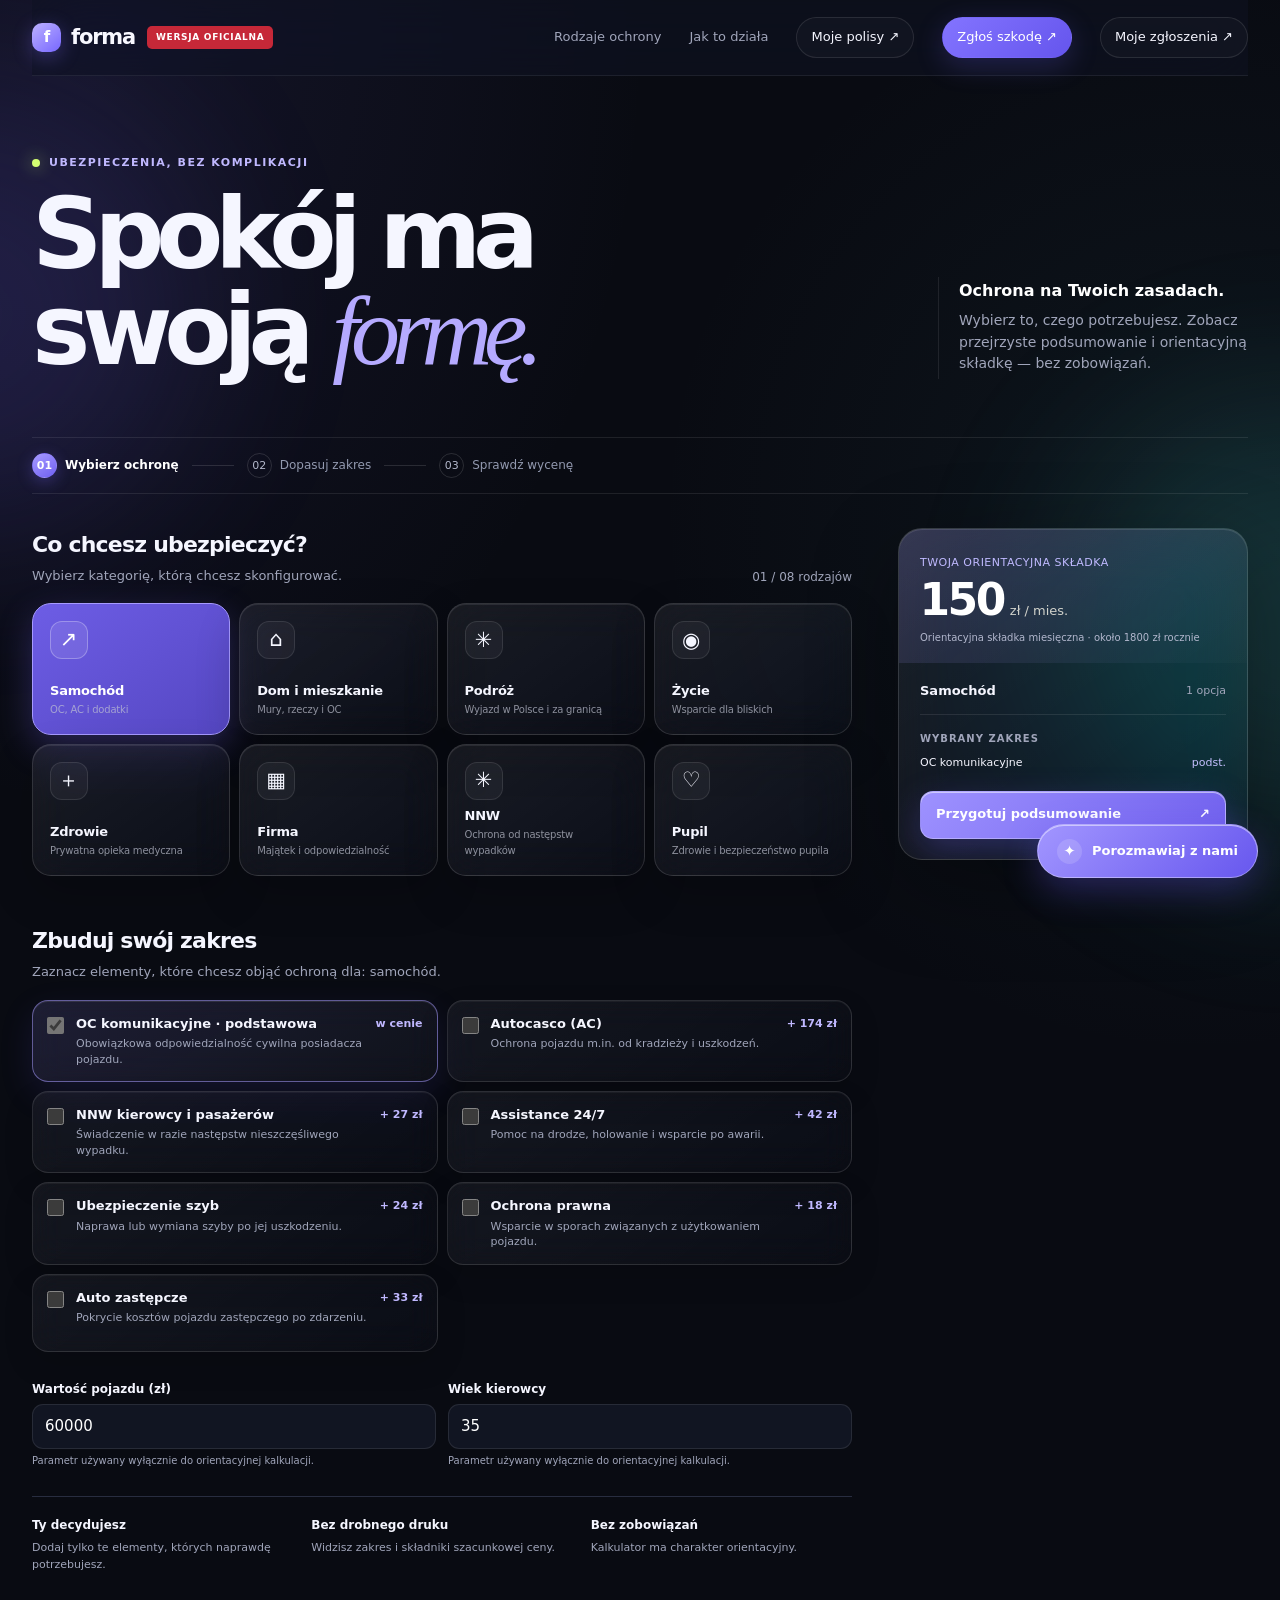
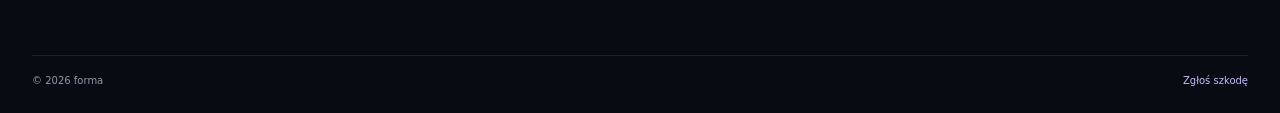
==== index.html @ b481ea92 "Add files via upload" ====
<!doctype html>
<html lang="pl">
<head>
  <meta charset="utf-8">
  <meta name="viewport" content="width=device-width, initial-scale=1">
  <meta name="theme-color" content="#f3f1eb">
  <meta name="description" content="Wybierz zakres ubezpieczenia i sprawdź orientacyjną składkę.">
  <title>forma — ubezpieczenia po Twojemu</title>
  <style>
    :root {
      color-scheme: light;
      --paper: #f3f1eb;
      --ink: #171916;
      --muted: #72766e;
      --line: #d8d8cf;
      --panel: #fbfaf6;
      --blue: #344ce0;
      --blue-dark: #2638b5;
      --lime: #d8f45a;
      --orange: #f0744c;
      --serif: Georgia, "Times New Roman", serif;
    }
    * { box-sizing: border-box; }
    html { scroll-behavior: smooth; }
    body {
      margin: 0;
      background: var(--paper);
      color: var(--ink);
      font: 15px/1.55 "Helvetica Neue", Helvetica, Arial, sans-serif;
    }
    button, input { font: inherit; }
    button { cursor: pointer; }
    .wrap { width: min(1260px, calc(100% - 64px)); margin-inline: auto; }
    .topbar {
      height: 76px;
      display: flex;
      align-items: center;
      justify-content: space-between;
      border-bottom: 1px solid var(--line);
    }
    .brand { display: inline-flex; align-items: center; gap: 10px; color: var(--ink); text-decoration: none; font-size: 21px; font-weight: 850; letter-spacing: -1.2px; }
    .brand-mark { display: grid; width: 29px; height: 29px; place-items: center; border-radius: 50%; background: var(--blue); color: white; font-size: 15px; }
    .brand-group { display: inline-flex; flex: 0 0 auto; align-items: center; gap: 12px; }
    .demo-badge { display: inline-flex; align-items: center; padding: 6px 9px; border-radius: 5px; background: #c62838; color: #fff; font-size: 9px; font-weight: 850; letter-spacing: .7px; line-height: 1.2; white-space: nowrap; }
    .top-links { display: flex; align-items: center; gap: 28px; color: var(--muted); font-size: 13px; }
    .top-links a { color: inherit; text-decoration: none; }
    .top-links a:hover { color: var(--blue); }
    .help-link { padding: 9px 14px; border: 1px solid var(--line); border-radius: 99px; color: var(--ink) !important; }
    .claim-link { padding: 9px 14px; border: 1px solid var(--blue); border-radius: 99px; background: var(--blue); color: white !important; }
    .claim-link:hover { background: var(--blue-dark); }
    .hero { display: grid; grid-template-columns: 1fr 310px; align-items: end; gap: 48px; padding: 58px 0 43px; }
    .eyebrow { display: flex; align-items: center; gap: 9px; margin: 0 0 15px; color: var(--blue); font-size: 11px; font-weight: 750; letter-spacing: 1.5px; text-transform: uppercase; }
    .eyebrow::before { width: 8px; height: 8px; border-radius: 50%; background: var(--orange); content: ""; }
    h1 { max-width: 780px; margin: 0; font-size: clamp(44px, 7vw, 86px); line-height: .98; letter-spacing: -.075em; font-weight: 650; }
    h1 em { color: var(--blue); font-family: var(--serif); font-weight: 400; }
    .hero-aside { padding: 2px 0 4px 20px; border-left: 1px solid var(--line); color: var(--muted); font-size: 14px; }
    .hero-aside strong { display: block; margin-bottom: 6px; color: var(--ink); font-size: 16px; }
    .hero-aside p { margin: 0; }
    .stepbar { display: flex; align-items: center; gap: 13px; padding: 15px 0; border-top: 1px solid var(--line); border-bottom: 1px solid var(--line); color: var(--muted); font-size: 12px; }
    .step { display: inline-flex; align-items: center; gap: 8px; white-space: nowrap; }
    .step-number { display: grid; width: 25px; height: 25px; place-items: center; border: 1px solid var(--line); border-radius: 50%; color: var(--muted); font-size: 11px; }
    .step.active { color: var(--ink); font-weight: 700; }
    .step.active .step-number { color: white; background: var(--blue); border-color: var(--blue); }
    .step-line { width: 42px; height: 1px; background: var(--line); }
    .workspace { display: grid; grid-template-columns: minmax(0, 1fr) 350px; gap: 46px; align-items: start; padding: 34px 0 82px; }
    .section-title { display: flex; align-items: end; justify-content: space-between; gap: 20px; margin-bottom: 17px; }
    h2 { margin: 0; font-size: 22px; letter-spacing: -.8px; }
    .section-title p { margin: 4px 0 0; color: var(--muted); font-size: 13px; }
    .selection-count { color: var(--muted); font-size: 12px; }
    .product-grid { display: grid; grid-template-columns: repeat(4, 1fr); gap: 9px; }
    .product {
      position: relative;
      min-height: 112px;
      display: flex;
      flex-direction: column;
      align-items: flex-start;
      justify-content: space-between;
      padding: 13px;
      border: 1px solid var(--line);
      border-radius: 4px;
      background: transparent;
      color: var(--ink);
      text-align: left;
      transition: border-color .18s, background .18s, transform .18s;
    }
    .product:hover { transform: translateY(-2px); border-color: var(--blue); }
    .product[aria-pressed="true"] { border-color: var(--blue); background: var(--blue); color: white; }
    .product-icon { font-size: 21px; line-height: 1; }
    .product-name { font-size: 13px; font-weight: 700; letter-spacing: -.2px; }
    .product-description { display: block; margin-top: 1px; opacity: .7; font-size: 10px; font-weight: 400; }
    .options-section { margin-top: 39px; }
    .options-list { display: grid; grid-template-columns: repeat(2, minmax(0, 1fr)); gap: 9px; }
    .option {
      position: relative;
      min-height: 78px;
      display: flex;
      align-items: flex-start;
      gap: 12px;
      padding: 14px;
      border: 1px solid var(--line);
      border-radius: 4px;
      background: var(--panel);
      cursor: pointer;
      transition: border-color .16s, background .16s;
    }
    .option:hover { border-color: #9b9e93; }
    .option:has(input:checked) { border-color: var(--blue); background: #f0f1ff; }
    .option input { width: 17px; height: 17px; flex: 0 0 auto; margin: 2px 0 0; accent-color: var(--blue); }
    .option-copy { min-width: 0; flex: 1; }
    .option-copy strong { display: block; font-size: 13px; line-height: 1.35; }
    .option-copy small { display: block; margin-top: 4px; color: var(--muted); font-size: 11px; line-height: 1.4; }
    .option-price { flex: 0 0 auto; margin-left: auto; color: var(--blue); font-size: 11px; font-weight: 700; white-space: nowrap; }
    .details { display: grid; grid-template-columns: repeat(2, minmax(0, 1fr)); gap: 12px; margin-top: 28px; }
    .field label { display: block; margin-bottom: 6px; font-size: 12px; font-weight: 700; }
    .field input {
      width: 100%;
      min-height: 45px;
      padding: 10px 12px;
      border: 1px solid var(--line);
      border-radius: 3px;
      outline: 0;
      background: var(--panel);
      color: var(--ink);
    }
    .field input:focus { border-color: var(--blue); box-shadow: 0 0 0 2px #344ce01a; }
    .field-hint { display: block; margin-top: 4px; color: var(--muted); font-size: 10px; }
    .quote-card { position: sticky; top: 24px; overflow: hidden; border: 1px solid var(--ink); background: var(--panel); }
    .quote-top { padding: 21px 21px 17px; color: white; background: var(--ink); }
    .quote-label { color: #c1c3bc; font-size: 11px; letter-spacing: .5px; }
    .quote-amount { display: flex; align-items: baseline; gap: 6px; margin-top: 5px; }
    .quote-amount strong { font-size: 44px; line-height: 1; letter-spacing: -2.5px; }
    .quote-amount span { color: #d2d3cc; font-size: 13px; }
    .quote-footnote { margin: 8px 0 0; color: #b6b8b0; font-size: 10px; }
    .quote-body { padding: 18px 21px 20px; }
    .quote-product { display: flex; align-items: center; justify-content: space-between; gap: 14px; padding-bottom: 13px; border-bottom: 1px solid var(--line); font-size: 13px; font-weight: 700; }
    .quote-product small { color: var(--muted); font-size: 11px; font-weight: 400; }
    .summary-title { margin: 16px 0 7px; color: var(--muted); font-size: 10px; font-weight: 750; letter-spacing: 1px; text-transform: uppercase; }
    .summary-list { display: grid; gap: 8px; margin: 0; padding: 0; list-style: none; }
    .summary-list li { display: flex; justify-content: space-between; gap: 10px; font-size: 11px; }
    .summary-list li span:first-child { min-width: 0; overflow: hidden; text-overflow: ellipsis; white-space: nowrap; }
    .summary-list .empty { color: var(--muted); }
    .summary-list li span:last-child { color: var(--muted); white-space: nowrap; }
    .cta {
      width: 100%;
      min-height: 48px;
      display: flex;
      align-items: center;
      justify-content: space-between;
      margin-top: 20px;
      padding: 0 15px;
      border: 0;
      border-radius: 2px;
      background: var(--blue);
      color: white;
      font-size: 13px;
      font-weight: 700;
      transition: background .16s;
    }
    .cta:hover { background: var(--blue-dark); }
    .cta:focus-visible, .product:focus-visible { outline: 3px solid var(--orange); outline-offset: 3px; }
    .notice { margin: 12px 0 0; color: var(--muted); font-size: 10px; line-height: 1.5; }
    .notice strong { color: var(--ink); }
    .why { display: grid; grid-template-columns: 1fr 1fr 1fr; gap: 18px; margin-top: 27px; padding-top: 19px; border-top: 1px solid var(--line); }
    .why-item { color: var(--muted); font-size: 11px; }
    .why-item b { display: block; margin-bottom: 4px; color: var(--ink); font-size: 12px; }
    .footer { display: flex; justify-content: space-between; gap: 20px; padding: 17px 0 25px; border-top: 1px solid var(--line); color: var(--muted); font-size: 10px; }
    .footer a { color: inherit; text-decoration: none; }
    .toast { position: fixed; right: 24px; bottom: 24px; z-index: 3; max-width: min(420px, calc(100vw - 36px)); padding: 15px 18px; border: 1px solid var(--ink); background: var(--lime); color: var(--ink); box-shadow: 4px 4px 0 var(--ink); font-size: 13px; font-weight: 650; animation: rise .22s ease both; }
    .toast[hidden] { display: none; }
    @keyframes rise { from { opacity: 0; transform: translateY(8px); } to { opacity: 1; transform: translateY(0); } }
    @media (max-width: 950px) {
      .workspace { grid-template-columns: minmax(0, 1fr) 300px; gap: 26px; }
      .product-grid { grid-template-columns: repeat(2, 1fr); }
      .hero { grid-template-columns: 1fr 250px; gap: 28px; }
    }
    @media (max-width: 700px) {
      .wrap { width: min(100% - 36px, 560px); }
      .topbar { height: auto; min-height: 64px; flex-wrap: wrap; gap: 8px; padding-block: 9px; }
      .brand-group { gap: 7px; }
      .demo-badge { padding: 5px 7px; font-size: 8px; }
      .top-links { flex-wrap: wrap; justify-content: flex-end; gap: 8px; }
      .top-links a:not(.help-link):not(.claim-link) { display: none; }
      .hero { grid-template-columns: 1fr; gap: 20px; padding: 39px 0 29px; }
      h1 { font-size: clamp(46px, 12vw, 70px); }
      .hero-aside { max-width: 410px; padding-left: 14px; }
      .stepbar { gap: 8px; overflow-x: auto; }
      .step-line { width: 18px; flex: 0 0 18px; }
      .step { font-size: 10px; }
      .workspace { grid-template-columns: 1fr; gap: 27px; padding-top: 25px; }
      .quote-card { position: static; grid-row: 1; }
      .product { min-height: 98px; }
      .options-list { grid-template-columns: 1fr; }
      .details { grid-template-columns: 1fr 1fr; }
      .why { gap: 10px; }
      .why-item { font-size: 10px; }
      .footer { flex-direction: column; gap: 7px; }
    }
    @media (max-width: 390px) {
      .product-grid { gap: 7px; }
      .product { padding: 10px; }
      .details { grid-template-columns: 1fr; }
      .selection-count { display: none; }
    }
    @media (prefers-reduced-motion: reduce) {
      *, *::before, *::after { scroll-behavior: auto !important; animation-duration: .01ms !important; transition-duration: .01ms !important; }
    }
    :root {
      color-scheme: dark;
      --paper: #090b12;
      --ink: #f5f6ff;
      --muted: #a0a5ba;
      --line: #282d40;
      --panel: #111522;
      --blue: #8b7cff;
      --blue-dark: #7364f3;
      --lime: #d4ff72;
      --orange: #ff9c7b;
    }
    body {
      background:
        radial-gradient(ellipse at 8% 2%, #5348a427, transparent 34rem),
        radial-gradient(ellipse at 94% 30%, #38798018, transparent 34rem),
        var(--paper);
      color: var(--ink);
      font-family: Inter, "Segoe UI", ui-sans-serif, system-ui, sans-serif;
      isolation: isolate;
    }
    body::before, body::after {
      position: fixed;
      z-index: -1;
      width: 28rem;
      height: 28rem;
      border-radius: 50%;
      filter: blur(95px);
      opacity: .16;
      pointer-events: none;
      content: "";
      animation: liquid-drift 18s ease-in-out infinite alternate;
    }
    body::before { top: 10%; left: -16rem; background: #7967ff; }
    body::after { right: -15rem; bottom: 5%; background: #42d7ce; animation-delay: -8s; }
    @keyframes liquid-drift {
      from { transform: translate3d(0, -15px, 0) scale(.92); }
      to { transform: translate3d(35px, 35px, 0) scale(1.12); }
    }
    .topbar { position: sticky; top: 0; z-index: 10; border-color: #ffffff12; background: #10132196; backdrop-filter: saturate(160%) blur(28px); }
    .brand { color: #f8f8ff; }
    .brand-mark { border-radius: 10px; background: linear-gradient(140deg, #bcb1ff, #7767ff); box-shadow: 0 5px 20px #8270ff55; }
    .top-links a { transition: color .2s, background .2s, border-color .2s; }
    .top-links .help-link { border-color: #ffffff1b; color: var(--ink) !important; background: #ffffff06; }
    .top-links .claim-link { border-color: transparent; background: linear-gradient(135deg, #8374ff, #6555ed); color: white !important; box-shadow: 0 8px 28px #7462ff38; }
    .hero { padding-top: 78px; padding-bottom: 58px; }
    h1 { font-size: clamp(50px, 8vw, 98px); letter-spacing: -.085em; }
    h1 em { color: #b5aaff; }
    .hero-aside { border-color: #ffffff16; color: var(--muted); }
    .hero-aside strong { color: white; }
    .eyebrow { color: #c0b8ff; }
    .eyebrow::before { background: var(--lime); box-shadow: 0 0 16px #d4ff72a0; }
    .stepbar { border-color: #ffffff17; color: #9299af; }
    .step.active { color: white; }
    .step-number { border-color: #ffffff22; color: #b2b7ca; }
    .step.active .step-number { border-color: transparent; background: linear-gradient(145deg, #a69aff, #7061f2); box-shadow: 0 4px 16px #7667f055; }
    .step-line { background: #ffffff20; }
    .section-title p, .section-head p { color: var(--muted); }
    .product { min-height: 132px; padding: 17px; border-color: #ffffff22; border-radius: 19px; background: linear-gradient(145deg, #ffffff12, #ffffff04); box-shadow: inset 0 1px #ffffff15, 0 18px 45px #0003; backdrop-filter: blur(18px) saturate(140%); }
    .product:hover { border-color: #988aff; box-shadow: 0 14px 38px #7e6aff18; }
    .product[aria-pressed="true"] { border-color: #a69aff; background: linear-gradient(145deg, #6d5de5, #5547c2); box-shadow: 0 12px 34px #7564f04a; }
    .product-icon { display: grid; width: 38px; height: 38px; place-items: center; border: 1px solid #ffffff1a; border-radius: 12px; background: #ffffff0b; }
    .product[aria-pressed="true"] .product-icon { border-color: #ffffff45; background: #ffffff18; }
    .product-description { color: #c2c5d3; }
    .options-section { margin-top: 48px; }
    .option { border-color: #ffffff1e; border-radius: 16px; background: linear-gradient(145deg, #ffffff0d, #ffffff03); box-shadow: inset 0 1px #ffffff0c, 0 12px 30px #0002; backdrop-filter: blur(16px) saturate(130%); transition: transform .25s, border-color .25s, background .25s, box-shadow .25s; }
    .option:hover { transform: translateY(-2px); border-color: #7567ec; }
    .option:has(input:checked) { border-color: #a69aff88; background: linear-gradient(145deg, #a296ff24, #ffffff08); box-shadow: inset 0 1px #ffffff18, 0 12px 34px #6757ee20; }
    .option input { accent-color: #9486ff; }
    .option-copy small { color: #a0a5ba; }
    .option-price { color: #c0b8ff; }
    .field input { border-color: #ffffff18; border-radius: 11px; background: #111522; color: white; }
    .field input:focus { border-color: #9284ff; box-shadow: 0 0 0 3px #8173ff24; }
    .quote-card { border-color: #ffffff25; border-radius: 24px; background: linear-gradient(145deg, #ffffff13, #ffffff06); box-shadow: inset 0 1px #ffffff20, 0 28px 90px #0005; backdrop-filter: saturate(170%) blur(32px); }
    .quote-top { background: linear-gradient(145deg, #a296ff32, #ffffff03); }
    .quote-label { color: #c0baff; }
    .quote-amount strong { color: white; }
    .quote-footnote { color: #b3b8ce; }
    .quote-product { border-color: #ffffff17; }
    .summary-title, .quote-product small, .notice { color: var(--muted); }
    .summary-list li span:last-child { color: #c5c0ff; }
    .cta { border: 1px solid #ffffff45; border-radius: 13px; background: linear-gradient(135deg, #9e92ff, #7060ed); box-shadow: inset 0 1px #ffffff80, 0 12px 34px #7462ff45; transition: transform .25s, filter .25s, box-shadow .25s; }
    .cta:hover { transform: translateY(-2px); filter: brightness(1.1); }
    .panel { border-color: #ffffff1d; border-radius: 20px; background: #ffffff08; box-shadow: inset 0 1px #ffffff0b, 0 14px 42px #0002; backdrop-filter: blur(22px); }
    .footer { border-color: #ffffff17; color: #9298ac; }
    .footer a { color: #c3bcff; }
    .toast { border-color: #ffffff20; border-radius: 12px; background: #181d2e; color: white; box-shadow: 0 16px 44px #0006; }
    @media (max-width: 700px) {
      .topbar { position: sticky; }
      .hero { padding-top: 48px; }
      .product { min-height: 112px; }
      .sidebar { border-color: #ffffff18; }
    }
    @media (prefers-reduced-motion: reduce) {
      body::before, body::after { animation: none; }
      .product, .option, .cta { transition: none; }
    }
  </style>
</head>
<body>
  <header class="topbar wrap">
    <div class="brand-group">
      <a class="brand" href="#" aria-label="forma — strona główna"><span class="brand-mark">f</span>forma</a>
      <span class="demo-badge">WERSJA OFICIALNA</span>
    </div>
    <nav class="top-links" aria-label="Nawigacja">
      <a href="#rodzaje">Rodzaje ochrony</a>
      <a href="#jak-to-dziala">Jak to działa</a>
      <a class="help-link" href="polisy.html">Moje polisy ↗</a>
      <a class="claim-link" href="szkoda.html">Zgłoś szkodę ↗</a>
      <a class="help-link" href="szkoda.html#claimsHeading">Moje zgłoszenia ↗</a>
    </nav>
  </header>

  <main class="wrap">
    <section class="hero" aria-labelledby="main-title">
      <div>
        <p class="eyebrow">Ubezpieczenia, bez komplikacji</p>
        <h1 id="main-title">Spokój ma<br>swoją <em>formę.</em></h1>
      </div>
      <aside class="hero-aside">
        <strong>Ochrona na Twoich zasadach.</strong>
        <p>Wybierz to, czego potrzebujesz. Zobacz przejrzyste podsumowanie i orientacyjną składkę — bez zobowiązań.</p>
      </aside>
    </section>

    <div class="stepbar" aria-label="Etapy kalkulacji">
      <span class="step active"><span class="step-number">01</span>Wybierz ochronę</span>
      <span class="step-line" aria-hidden="true"></span>
      <span class="step"><span class="step-number">02</span>Dopasuj zakres</span>
      <span class="step-line" aria-hidden="true"></span>
      <span class="step"><span class="step-number">03</span>Sprawdź wycenę</span>
    </div>

    <div class="workspace">
      <div class="configuration">
        <section id="rodzaje" aria-labelledby="products-heading">
          <div class="section-title">
            <div><h2 id="products-heading">Co chcesz ubezpieczyć?</h2><p>Wybierz kategorię, którą chcesz skonfigurować.</p></div>
            <span class="selection-count">01 / 08 rodzajów</span>
          </div>
          <div class="product-grid" id="productGrid" role="group" aria-label="Rodzaj ubezpieczenia"></div>
        </section>

        <section class="options-section" aria-labelledby="options-heading">
          <div class="section-title">
            <div><h2 id="options-heading">Zbuduj swój zakres</h2><p id="optionsDescription">Zaznacz elementy, które chcesz objąć ochroną.</p></div>
          </div>
          <div class="options-list" id="optionsList"></div>
          <div class="details" id="details" aria-label="Parametry kalkulacji"></div>
          <div class="why" id="jak-to-dziala">
            <div class="why-item"><b>Ty decydujesz</b>Dodaj tylko te elementy, których naprawdę potrzebujesz.</div>
            <div class="why-item"><b>Bez drobnego druku</b>Widzisz zakres i składniki szacunkowej ceny.</div>
            <div class="why-item"><b>Bez zobowiązań</b>Kalkulator ma charakter orientacyjny.</div>
          </div>
        </section>
      </div>

      <aside class="quote-card" aria-label="Podsumowanie ubezpieczenia">
        <div class="quote-top">
          <span class="quote-label">TWOJA ORIENTACYJNA SKŁADKA</span>
          <div class="quote-amount"><strong id="price">—</strong><span>zł / mies.</span></div>
          <p class="quote-footnote" id="priceNote">Wybierz zakres, aby obliczyć szacunkową cenę.</p>
        </div>
        <div class="quote-body">
          <div class="quote-product"><span id="summaryProduct">Ubezpieczenie</span><small id="summaryCount">0 opcji</small></div>
          <p class="summary-title">Wybrany zakres</p>
          <ul class="summary-list" id="summaryList" aria-live="polite"><li class="empty">Wybierz ochronę, aby zobaczyć podsumowanie.</li></ul>
          <button class="cta" id="summaryButton" type="button"><span>Przygotuj podsumowanie</span><span aria-hidden="true">↗</span></button>
        </div>
      </aside>
    </div>
  </main>

  <footer class="footer wrap">
    <span>© 2026 forma</span>
    <a href="szkoda.html">Zgłoś szkodę</a>
  </footer>
  <div class="toast" id="toast" role="status" aria-live="polite" hidden></div>

  <script>
    (() => {
      const products = [
        { id: "auto", icon: "↗", name: "Samochód", description: "OC, AC i dodatki", base: 42,
          options: [
            ["oc", "OC komunikacyjne", "Obowiązkowa odpowiedzialność cywilna posiadacza pojazdu.", 0, true],
            ["ac", "Autocasco (AC)", "Ochrona pojazdu m.in. od kradzieży i uszkodzeń.", 58],
            ["nnw", "NNW kierowcy i pasażerów", "Świadczenie w razie następstw nieszczęśliwego wypadku.", 9],
            ["assistance", "Assistance 24/7", "Pomoc na drodze, holowanie i wsparcie po awarii.", 14],
            ["szyby", "Ubezpieczenie szyb", "Naprawa lub wymiana szyby po jej uszkodzeniu.", 8],
            ["prawna", "Ochrona prawna", "Wsparcie w sporach związanych z użytkowaniem pojazdu.", 6],
            ["zastepcze", "Auto zastępcze", "Pokrycie kosztów pojazdu zastępczego po zdarzeniu.", 11]
          ], fields: [["Wartość pojazdu (zł)", "value", "number", 60000, 10000, 1000000, 1000], ["Wiek kierowcy", "age", "number", 35, 18, 100, 1]] },
        { id: "dom", icon: "⌂", name: "Dom i mieszkanie", description: "Mury, rzeczy i OC", base: 18,
          options: [
            ["nieruchomosc", "Mury i elementy stałe", "Ochrona budynku lub lokalu m.in. od ognia i zalania.", 0, true],
            ["ruchomosci", "Ruchomości domowe", "Wyposażenie, meble i sprzęt w miejscu ubezpieczenia.", 8],
            ["oc", "OC w życiu prywatnym", "Szkody wyrządzone nieumyślnie innym osobom.", 6],
            ["assistance", "Home Assistance", "Pomoc fachowca w nagłych awariach domowych.", 5],
            ["powodz", "Powódź i podtopienie", "Rozszerzenie ochrony o ryzyko powodziowe.", 7],
            ["przepiecia", "Przepięcia elektryczne", "Uszkodzenia sprzętu wskutek przepięcia.", 4],
            ["stluczenie", "Stłuczenie przedmiotów", "Szyby, lustra i płyty kuchenne.", 3]
          ], fields: [["Wartość nieruchomości (zł)", "value", "number", 500000, 50000, 10000000, 10000], ["Powierzchnia (m²)", "area", "number", 60, 10, 2000, 1]] },
        { id: "podroz", icon: "✳", name: "Podróż", description: "Wyjazd w Polsce i za granicą", base: 12,
          options: [
            ["koszty", "Koszty leczenia i assistance", "Pomoc medyczna i organizacyjna podczas podróży.", 0, true],
            ["nnw", "NNW", "Świadczenie w razie uszczerbku na zdrowiu.", 4],
            ["bagaz", "Bagaż podróżny", "Ochrona bagażu w razie utraty lub uszkodzenia.", 4],
            ["rezygnacja", "Koszty rezygnacji", "Zwrot kosztów w określonych sytuacjach losowych.", 8],
            ["oc", "OC w życiu prywatnym", "Odpowiedzialność za szkody wyrządzone innym.", 3],
            ["sport", "Sporty podwyższonego ryzyka", "Rozszerzenie ochrony dla wybranych aktywności.", 7],
            ["praca", "Praca fizyczna za granicą", "Rozszerzenie dla wyjazdów zarobkowych.", 9]
          ], fields: [["Liczba dni", "days", "number", 7, 1, 365, 1], ["Liczba podróżujących", "people", "number", 1, 1, 20, 1]] },
        { id: "zycie", icon: "◉", name: "Życie", description: "Wsparcie dla bliskich", base: 35,
          options: [
            ["zycie", "Ubezpieczenie na życie", "Podstawowa ochrona finansowa bliskich.", 0, true],
            ["wypadek", "Trwały uszczerbek po wypadku", "Świadczenie za następstwa nieszczęśliwego wypadku.", 12],
            ["choroby", "Poważne zachorowanie", "Wsparcie po diagnozie choroby objętej zakresem.", 24],
            ["szpital", "Pobyt w szpitalu", "Świadczenie za hospitalizację zgodnie z warunkami.", 11],
            ["niezdolnosc", "Niezdolność do pracy", "Ochrona na wypadek niezdolności do pracy.", 19],
            ["dziecko", "Ochrona dziecka", "Rozszerzenie ochrony o wybrane zdarzenia dotyczące dziecka.", 14]
          ], fields: [["Suma ubezpieczenia (zł)", "value", "number", 100000, 10000, 5000000, 10000], ["Wiek osoby ubezpieczonej", "age", "number", 35, 18, 80, 1]] },
        { id: "zdrowie", icon: "＋", name: "Zdrowie", description: "Prywatna opieka medyczna", base: 69,
          options: [
            ["telemedycyna", "Konsultacje internistyczne", "Dostęp do konsultacji i podstawowej opieki.", 0, true],
            ["specjalisci", "Lekarze specjaliści", "Konsultacje u wybranych specjalistów.", 39],
            ["badania", "Badania diagnostyczne", "Dostęp do określonych badań laboratoryjnych i obrazowych.", 24],
            ["stomatologia", "Stomatologia", "Podstawowy zakres usług stomatologicznych.", 29],
            ["rehabilitacja", "Rehabilitacja", "Wybrane zabiegi fizjoterapeutyczne.", 18],
            ["psycholog", "Wsparcie psychologiczne", "Konsultacje psychologiczne w określonym limicie.", 16]
          ], fields: [["Liczba osób", "people", "number", 1, 1, 20, 1], ["Wiek głównej osoby", "age", "number", 35, 0, 100, 1]] },
        { id: "firma", icon: "▦", name: "Firma", description: "Majątek i odpowiedzialność", base: 55,
          options: [
            ["mienie", "Mienie firmowe", "Ochrona wyposażenia i majątku przedsiębiorstwa.", 0, true],
            ["oc", "OC działalności", "Odpowiedzialność cywilna związana z prowadzoną działalnością.", 32],
            ["cyber", "Ryzyka cybernetyczne", "Wsparcie przy wybranych incydentach cybernetycznych.", 28],
            ["prawna", "Ochrona prawna", "Pomoc prawna w sprawach związanych z działalnością.", 18],
            ["przerwa", "Przerwa w działalności", "Ochrona finansowa po objętym zdarzeniu.", 25],
            ["sprzet", "Sprzęt elektroniczny", "Ochrona wybranego sprzętu firmowego.", 14]
          ], fields: [["Liczba pracowników", "people", "number", 5, 0, 10000, 1], ["Wartość mienia (zł)", "value", "number", 100000, 1000, 100000000, 1000]] },
        { id: "nnw", icon: "✳", name: "NNW", description: "Ochrona od następstw wypadków", base: 13,
          options: [
            ["uszczerbek", "Trwały uszczerbek na zdrowiu", "Świadczenie zależne od ustalonego uszczerbku.", 0, true],
            ["smierc", "Śmierć w następstwie wypadku", "Świadczenie dla uposażonych zgodnie z umową.", 6],
            ["szpital", "Pobyt w szpitalu", "Świadczenie za hospitalizację po wypadku.", 7],
            ["rehabilitacja", "Koszty rehabilitacji", "Wsparcie finansowe leczenia usprawniającego.", 8],
            ["sport", "Sport amatorski", "Rozszerzenie ochrony na amatorską aktywność sportową.", 5],
            ["dziecko", "Ochrona dziecka", "Wariant NNW dostosowany do potrzeb dziecka.", 9]
          ], fields: [["Suma ubezpieczenia (zł)", "value", "number", 50000, 5000, 1000000, 5000], ["Wiek osoby ubezpieczonej", "age", "number", 30, 0, 100, 1]] },
        { id: "zwierze", icon: "♡", name: "Pupil", description: "Zdrowie i bezpieczeństwo pupila", base: 25,
          options: [
            ["weterynarz", "Koszty leczenia weterynaryjnego", "Zwrot kosztów leczenia w zakresie umowy.", 0, true],
            ["operacja", "Operacje i zabiegi", "Ochrona kosztów wybranych zabiegów chirurgicznych.", 18],
            ["oc", "OC właściciela", "Szkody wyrządzone przez zwierzę osobom trzecim.", 9],
            ["poszukiwanie", "Zaginięcie i poszukiwanie", "Wsparcie w razie zaginięcia ubezpieczonego pupila.", 4],
            ["assistance", "Pet Assistance", "Organizacyjna pomoc w wybranych sytuacjach.", 5],
            ["profilaktyka", "Profilaktyka", "Wybrane świadczenia profilaktyczne.", 12]
          ], fields: [["Wiek pupila (lata)", "age", "number", 3, 0, 30, 1], ["Roczny limit leczenia (zł)", "value", "number", 5000, 500, 100000, 500]] }
      ];

      const $ = (id) => document.getElementById(id);
      const state = { product: products[0], selected: new Set(["oc"]), toastTimer: null };
      const PRICE_MULTIPLIER = 3;
      const formatPrice = (value) => new Intl.NumberFormat("pl-PL", { maximumFractionDigits: 0 }).format(value);
      const escapeHtml = (text) => String(text).replace(/[&<>"']/g, (char) => ({ "&": "&amp;", "<": "&lt;", ">": "&gt;", '"': "&quot;", "'": "&#39;" })[char]);

      function renderProducts() {
        $("productGrid").innerHTML = products.map((product) => `
          <button class="product" type="button" data-product="${product.id}" aria-pressed="${product.id === state.product.id}">
            <span class="product-icon" aria-hidden="true">${product.icon}</span>
            <span class="product-name">${product.name}<span class="product-description">${product.description}</span></span>
          </button>
        `).join("");
      }

      function renderOptions() {
        $("optionsDescription").textContent = `Zaznacz elementy, które chcesz objąć ochroną dla: ${state.product.name.toLowerCase()}.`;
        $("optionsList").innerHTML = state.product.options.map(([id, name, description, price, required]) => `
          <label class="option">
            <input type="checkbox" data-option="${id}" ${state.selected.has(id) ? "checked" : ""} ${required ? "disabled checked" : ""}>
            <span class="option-copy"><strong>${name}${required ? " · podstawowa" : ""}</strong><small>${description}</small></span>
            <span class="option-price">${price ? `+ ${formatPrice(price * PRICE_MULTIPLIER)} zł` : "w cenie"}</span>
          </label>
        `).join("");
        $("details").innerHTML = state.product.fields.map(([label, id, type, initial, min, max, step]) => `
          <div class="field">
            <label for="field-${id}">${label}</label>
            <input id="field-${id}" type="${type}" inputmode="numeric" data-field="${id}" value="${initial}" min="${min}" max="${max}" step="${step}">
            <span class="field-hint">Parametr używany wyłącznie do orientacyjnej kalkulacji.</span>
          </div>
        `).join("");
        renderProducts();
        updateQuote();
      }

      function calculatePrice() {
        const inputs = Array.from($("details").querySelectorAll("input"));
        const values = Object.fromEntries(inputs.map((input) => [input.dataset.field, Number(input.value) || Number(input.min) || 0]));
        let price = state.product.base;
        for (const [id, , , optionPrice] of state.product.options) {
          if (state.selected.has(id)) price += optionPrice;
        }
        if (state.product.id === "auto") {
          price += Math.max(0, (values.value - 30000) / 30000) * 8;
          if (values.age < 25) price *= 1.35;
        } else if (state.product.id === "dom") {
          price += Math.max(0, (values.value - 250000) / 100000) * 3;
        } else if (state.product.id === "podroz") {
          price *= Math.max(1, values.days / 7) * Math.max(1, values.people);
        } else if (state.product.id === "zycie") {
          price *= Math.max(.7, values.value / 100000);
          if (values.age > 45) price *= 1 + (values.age - 45) * .018;
        } else if (state.product.id === "zdrowie") {
          price *= Math.max(1, values.people);
          if (values.age > 50) price *= 1.15;
        } else if (state.product.id === "firma") {
          price += Math.max(0, values.people) * 2 + Math.max(0, (values.value - 50000) / 100000) * 4;
        } else if (state.product.id === "nnw") {
          price *= Math.max(.7, values.value / 50000);
        } else if (state.product.id === "zwierze") {
          price *= 1 + Math.max(0, values.age - 5) * .08;
          price += Math.max(0, (values.value - 5000) / 2000);
        }
        return Math.max(9, Math.round(price * PRICE_MULTIPLIER));
      }

      function updateQuote() {
        const chosen = state.product.options.filter(([id]) => state.selected.has(id));
        const price = calculatePrice();
        $("price").textContent = formatPrice(price);
        $("priceNote").textContent = `Orientacyjna składka miesięczna · około ${formatPrice(price * 12)} zł rocznie`;
        $("summaryProduct").textContent = state.product.name;
        $("summaryCount").textContent = `${chosen.length} ${chosen.length === 1 ? "opcja" : chosen.length > 1 && chosen.length < 5 ? "opcje" : "opcji"}`;
        $("summaryList").innerHTML = chosen.length
          ? chosen.map(([, name, , amount]) => `<li><span>${escapeHtml(name)}</span><span>${amount ? `+${amount} zł` : "podst."}</span></li>`).join("")
          : '<li class="empty">Nie wybrano dodatkowych opcji.</li>';
      }

      function showToast(message) {
        const toast = $("toast");
        toast.textContent = message;
        toast.hidden = false;
        clearTimeout(state.toastTimer);
        state.toastTimer = setTimeout(() => { toast.hidden = true; }, 4500);
      }

      $("productGrid").addEventListener("click", (event) => {
        const button = event.target.closest("[data-product]");
        if (!button) return;
        state.product = products.find((product) => product.id === button.dataset.product);
        const required = state.product.options.find((option) => option[4]);
        state.selected = new Set(required ? [required[0]] : []);
        renderOptions();
      });

      $("optionsList").addEventListener("change", (event) => {
        const input = event.target.closest("[data-option]");
        if (!input) return;
        if (input.checked) state.selected.add(input.dataset.option);
        else state.selected.delete(input.dataset.option);
        updateQuote();
      });

      $("details").addEventListener("input", (event) => {
        if (!event.target.matches("[data-field]")) return;
        const input = event.target;
        const value = Number(input.value);
        if (!Number.isFinite(value) || value < Number(input.min) || value > Number(input.max)) {
          input.setCustomValidity(`Wpisz wartość od ${input.min} do ${input.max}.`);
          input.reportValidity();
          return;
        }
        input.setCustomValidity("");
        updateQuote();
      });

      $("summaryButton").addEventListener("click", () => {
        const summary = {
          id: typeof crypto.randomUUID === "function" ? crypto.randomUUID() : `order-${Date.now()}-${Math.random().toString(36).slice(2, 10)}`,
          product: state.product.name,
          monthly: calculatePrice(),
          options: state.product.options
            .filter(([id]) => state.selected.has(id))
            .map(([, name]) => name)
        };
        try {
          sessionStorage.setItem("forma:checkout", JSON.stringify(summary));
          window.FormaTransition.navigate("platnosc.html");
        } catch (error) {
          showToast("Nie udało się przygotować podsumowania w tej przeglądarce. Spróbuj ponownie.");
          console.error("Nie udało się zapisać podsumowania ubezpieczenia.", error);
        }
      });

      renderOptions();
    })();
  </script>
  <script src="forma-chat.js"></script>
  <script src="forma-transition.js"></script>
</body>
</html>
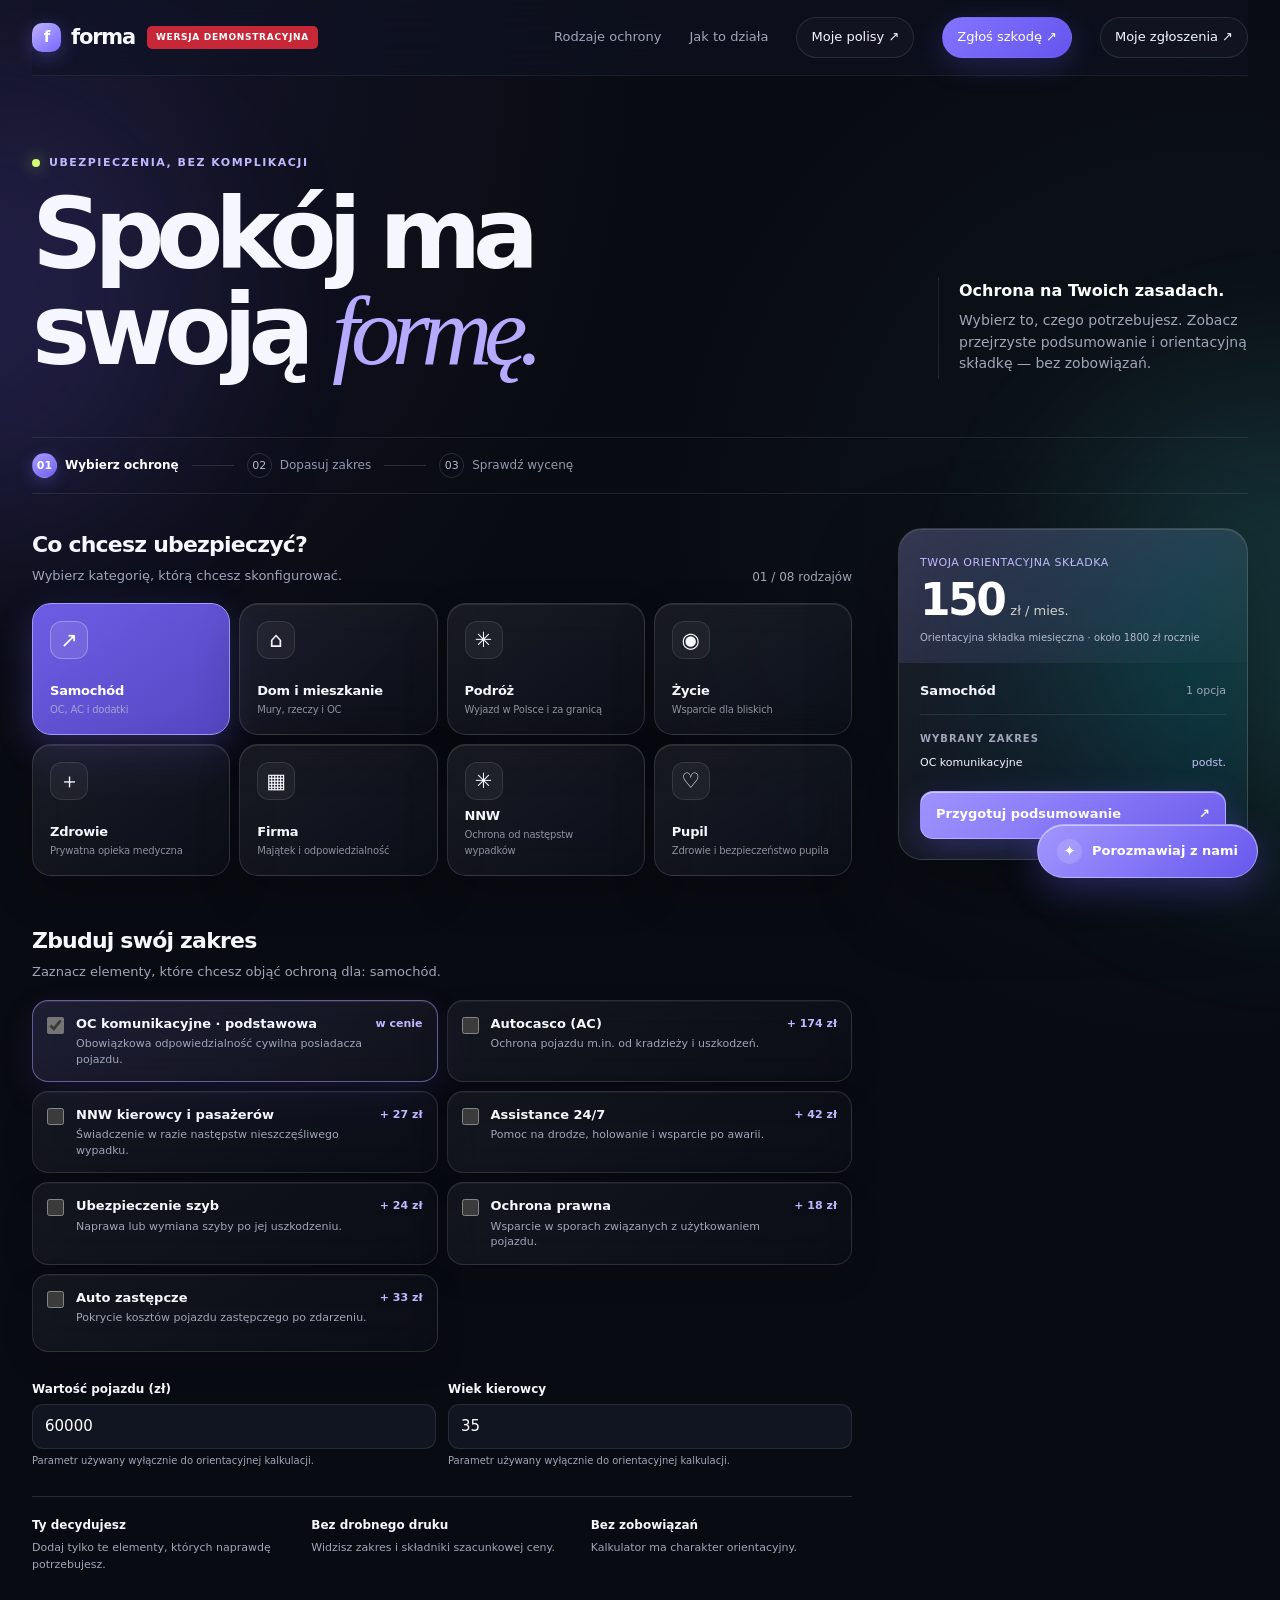
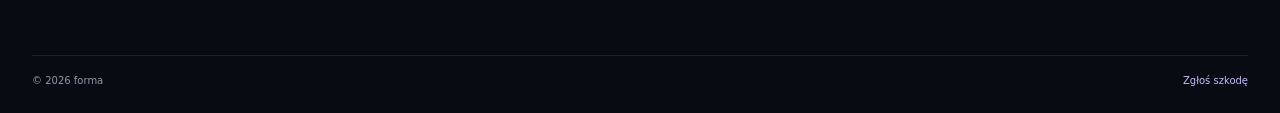
==== commit 3cffc335: "Add files via upload" ====
--- a/index.html
+++ b/index.html
@@ -307,7 +307,7 @@
   <header class="topbar wrap">
     <div class="brand-group">
       <a class="brand" href="#" aria-label="forma — strona główna"><span class="brand-mark">f</span>forma</a>
-      <span class="demo-badge">WERSJA OFICIALNA</span>
+      <span class="demo-badge">WERSJA DEMONSTRACYJNA</span>
     </div>
     <nav class="top-links" aria-label="Nawigacja">
       <a href="#rodzaje">Rodzaje ochrony</a>
@@ -583,11 +583,25 @@
       $("summaryButton").addEventListener("click", () => {
         const summary = {
           id: typeof crypto.randomUUID === "function" ? crypto.randomUUID() : `order-${Date.now()}-${Math.random().toString(36).slice(2, 10)}`,
+          productId: state.product.id,
           product: state.product.name,
           monthly: calculatePrice(),
+          baseMonthly: calculatePrice() - state.product.options
+            .filter(([id]) => state.selected.has(id))
+            .reduce((total, [, , , optionPrice]) => total + optionPrice * PRICE_MULTIPLIER, 0),
+          optionIds: state.product.options
+            .filter(([id]) => state.selected.has(id))
+            .map(([id]) => id),
           options: state.product.options
             .filter(([id]) => state.selected.has(id))
-            .map(([, name]) => name)
+            .map(([, name]) => name),
+          optionCatalog: state.product.options.map(([id, name, description, price, required]) => ({
+            id,
+            name,
+            description,
+            monthlyPrice: price * PRICE_MULTIPLIER,
+            required: Boolean(required)
+          }))
         };
         try {
           sessionStorage.setItem("forma:checkout", JSON.stringify(summary));
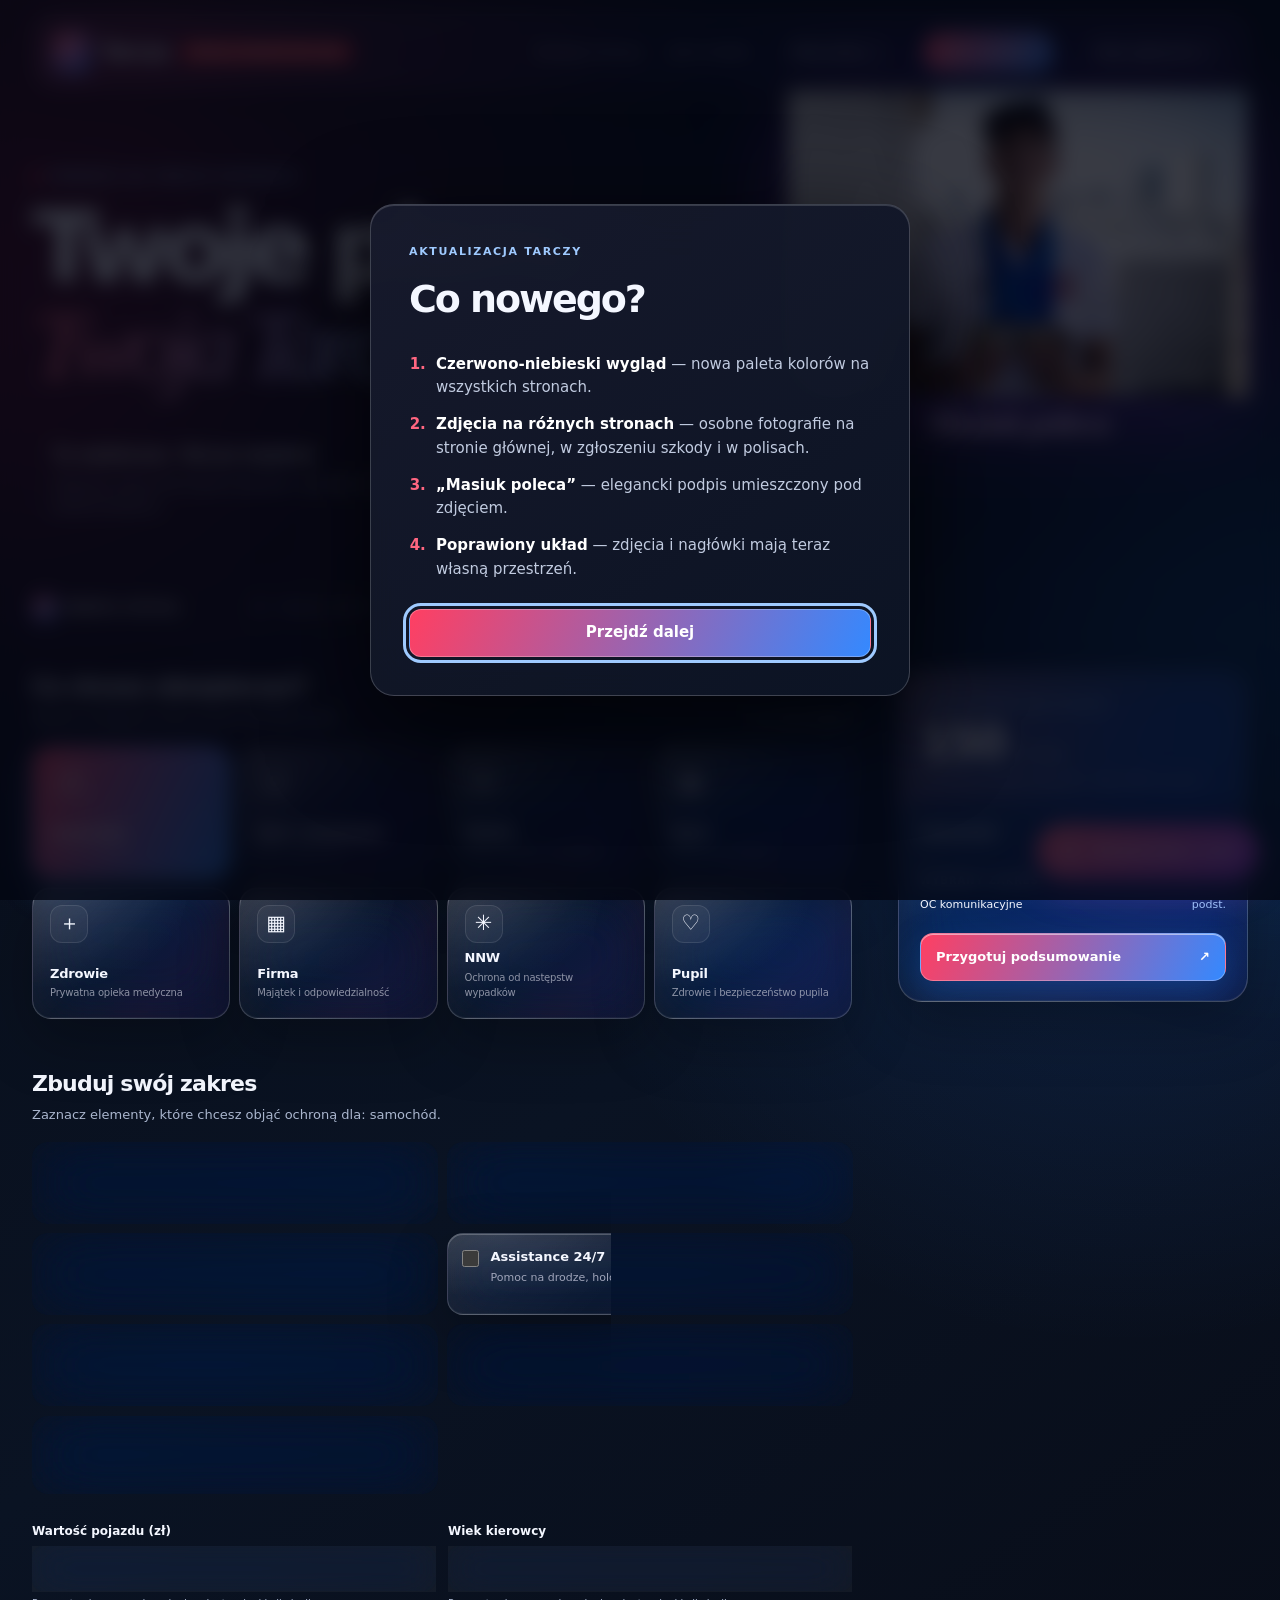
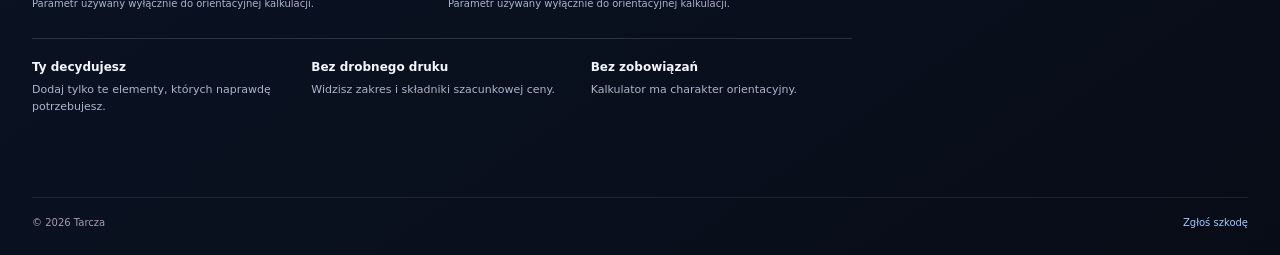
==== commit c48c5580: "Add files via upload" ====
--- a/index.html
+++ b/index.html
@@ -3,9 +3,9 @@
 <head>
   <meta charset="utf-8">
   <meta name="viewport" content="width=device-width, initial-scale=1">
-  <meta name="theme-color" content="#f3f1eb">
+  <meta name="theme-color" content="#0b0713">
   <meta name="description" content="Wybierz zakres ubezpieczenia i sprawdź orientacyjną składkę.">
-  <title>forma — ubezpieczenia po Twojemu</title>
+  <title>Tarcza — ubezpieczenia po Twojemu</title>
   <style>
     :root {
       color-scheme: light;
@@ -39,7 +39,8 @@
       border-bottom: 1px solid var(--line);
     }
     .brand { display: inline-flex; align-items: center; gap: 10px; color: var(--ink); text-decoration: none; font-size: 21px; font-weight: 850; letter-spacing: -1.2px; }
-    .brand-mark { display: grid; width: 29px; height: 29px; place-items: center; border-radius: 50%; background: var(--blue); color: white; font-size: 15px; }
+    .brand-mark { display: grid; width: 40px; height: 42px; flex: 0 0 auto; place-items: center; border-radius: 13px; background: linear-gradient(145deg, #ff6388, #a65cff); box-shadow: 0 7px 24px #be3b8d55, inset 0 1px #ffffff90; }
+    .brand-mark svg { width: 28px; height: 30px; filter: drop-shadow(0 2px 4px #55134c55); }
     .brand-group { display: inline-flex; flex: 0 0 auto; align-items: center; gap: 12px; }
     .demo-badge { display: inline-flex; align-items: center; padding: 6px 9px; border-radius: 5px; background: #c62838; color: #fff; font-size: 9px; font-weight: 850; letter-spacing: .7px; line-height: 1.2; white-space: nowrap; }
     .top-links { display: flex; align-items: center; gap: 28px; color: var(--muted); font-size: 13px; }
@@ -53,7 +54,7 @@
     .eyebrow::before { width: 8px; height: 8px; border-radius: 50%; background: var(--orange); content: ""; }
     h1 { max-width: 780px; margin: 0; font-size: clamp(44px, 7vw, 86px); line-height: .98; letter-spacing: -.075em; font-weight: 650; }
     h1 em { color: var(--blue); font-family: var(--serif); font-weight: 400; }
-    .hero-aside { padding: 2px 0 4px 20px; border-left: 1px solid var(--line); color: var(--muted); font-size: 14px; }
+    .hero-aside { grid-column: 1; max-width: min(600px, calc(100vw - clamp(250px, 38vw, 460px) - 100px)); padding: 2px 0 4px 20px; border-left: 1px solid var(--line); color: var(--muted); font-size: 14px; }
     .hero-aside strong { display: block; margin-bottom: 6px; color: var(--ink); font-size: 16px; }
     .hero-aside p { margin: 0; }
     .stepbar { display: flex; align-items: center; gap: 13px; padding: 15px 0; border-top: 1px solid var(--line); border-bottom: 1px solid var(--line); color: var(--muted); font-size: 12px; }
@@ -245,7 +246,7 @@
     }
     .topbar { position: sticky; top: 0; z-index: 10; border-color: #ffffff12; background: #10132196; backdrop-filter: saturate(160%) blur(28px); }
     .brand { color: #f8f8ff; }
-    .brand-mark { border-radius: 10px; background: linear-gradient(140deg, #bcb1ff, #7767ff); box-shadow: 0 5px 20px #8270ff55; }
+    .brand-mark { border-radius: 13px; }
     .top-links a { transition: color .2s, background .2s, border-color .2s; }
     .top-links .help-link { border-color: #ffffff1b; color: var(--ink) !important; background: #ffffff06; }
     .top-links .claim-link { border-color: transparent; background: linear-gradient(135deg, #8374ff, #6555ed); color: white !important; box-shadow: 0 8px 28px #7462ff38; }
@@ -301,12 +302,91 @@
       body::before, body::after { animation: none; }
       .product, .option, .cta { transition: none; }
     }
+    :root {
+      color-scheme: dark;
+      --paper: #0b0713;
+      --ink: #f8f4ff;
+      --muted: #b7aabd;
+      --line: #ffffff20;
+      --panel: #ffffff0a;
+      --blue: #b48aff;
+      --blue-dark: #9c5cff;
+      --lime: #ff8acb;
+      --orange: #ff637f;
+    }
+    body {
+      background:
+        radial-gradient(ellipse at 12% 3%, #b62c6530, transparent 35rem),
+        radial-gradient(ellipse at 88% 42%, #7839c52b, transparent 37rem),
+        linear-gradient(145deg, #0b0713, #10091c 55%, #0a0712);
+    }
+    body::before { background: #ff315f; opacity: .2; }
+    body::after { background: #8a42ff; opacity: .22; }
+    .topbar { border-color: #ffffff17; background: #100a1b8c; }
+    .brand-mark { background: linear-gradient(145deg, #ff6388, #a65cff); }
+    .demo-badge { background: #c62838; }
+    .top-links { color: #c7b9d2; }
+    .top-links a:hover, .back-link:hover { color: #ff9bb8; }
+    .help-link { border-color: #ffffff28; background: #ffffff08; color: #f6edff !important; }
+    .claim-link, .top-links .claim-link { border-color: transparent; background: linear-gradient(135deg, #ff5578, #a448ed); color: white !important; box-shadow: 0 8px 28px #a448ed38; }
+    .eyebrow { color: #e1baff; }
+    .eyebrow::before { background: #ff637f; box-shadow: 0 0 16px #ff637f9c; }
+    h1 em { color: #d5a6ff; }
+    .step.active .step-number { background: linear-gradient(145deg, #ff6888, #9949e8); }
+    .product[aria-pressed="true"] { border-color: #e0a4ff; background: linear-gradient(145deg, #e2497b, #7b3ce0); box-shadow: 0 12px 34px #b947a34a; }
+    .product:hover, .option:hover { border-color: #ed81bd; }
+    .option:has(input:checked) { border-color: #d58cff88; background: linear-gradient(145deg, #bf4c9026, #ffffff09); box-shadow: inset 0 1px #ffffff18, 0 12px 34px #9d42c420; }
+    .option input { accent-color: #db6dff; }
+    .option-price, .summary-list li span:last-child { color: #e1aaff; }
+    .field input { border-color: #ffffff22; border-radius: 11px; background: #ffffff09; color: white; backdrop-filter: blur(16px); }
+    .field input:focus { border-color: #d28aff; box-shadow: 0 0 0 3px #c353ff24; }
+    .quote-card { border-color: #ffffff2b; background: linear-gradient(145deg, #ffffff15, #ffffff06); box-shadow: inset 0 1px #ffffff20, 0 28px 90px #0006; backdrop-filter: saturate(170%) blur(32px); }
+    .quote-top { background: linear-gradient(145deg, #aa48a54a, #753ce33b 70%, #ffffff04); }
+    .cta { border-color: #ffffff45; background: linear-gradient(135deg, #ff6388, #a448ed); box-shadow: inset 0 1px #ffffff80, 0 12px 34px #ae46a745; }
+    .cta:hover { filter: brightness(1.1); }
+    .panel { border-color: #ffffff22; background: linear-gradient(145deg, #ffffff12, #ffffff05); box-shadow: inset 0 1px #ffffff13, 0 14px 42px #0003; backdrop-filter: blur(22px) saturate(145%); }
+    .footer { border-color: #ffffff17; color: #aa9bb5; }
+    .footer a { color: #e1aaff; }
+    body::before, body::after { filter: blur(105px) saturate(190%); opacity: .3; }
+    body::before { background: radial-gradient(circle, #ff477b 0%, #ed3d8440 45%, transparent 72%); }
+    body::after { background: radial-gradient(circle, #963fff 0%, #7d42e850 48%, transparent 74%); }
+    .topbar {
+      border: 1px solid #ffffff28;
+      border-radius: 22px;
+      margin-top: 14px;
+      padding-inline: 18px;
+      background: linear-gradient(115deg, #ffffff16, #ffffff05 48%, #bd4f9e12);
+      box-shadow: inset 0 1px #ffffff35, 0 16px 46px #0003;
+      backdrop-filter: blur(32px) saturate(190%);
+      -webkit-backdrop-filter: blur(32px) saturate(190%);
+    }
+    .product, .option, .quote-card, .panel, .sidebar, .toast {
+      border-color: #ffffff30;
+      background-image:
+        radial-gradient(ellipse at 12% 0%, #ffffff20, transparent 55%),
+        linear-gradient(135deg, #ffffff16 0%, #ffffff07 45%, #c34c9d14 72%, #743bce12 100%);
+      box-shadow: inset 0 1px #ffffff38, inset 0 -1px #ffffff0c, 0 22px 60px #0004;
+      backdrop-filter: blur(30px) saturate(190%) brightness(1.08);
+      -webkit-backdrop-filter: blur(30px) saturate(190%) brightness(1.08);
+    }
+    .quote-top { background: linear-gradient(115deg, #ff6a8b38, #bd58d532 54%, #7948e82b); }
+    .product[aria-pressed="true"] {
+      background-image: linear-gradient(125deg, #ff6087e8, #ba4fcded 55%, #793fe8ef);
+      box-shadow: inset 0 1px #ffffff70, 0 14px 42px #a741b955;
+    }
+    .option:has(input:checked) {
+      background-image: radial-gradient(ellipse at 10% 0%, #ffffff20, transparent 60%), linear-gradient(125deg, #bd4b8a30, #8444d52c);
+      box-shadow: inset 0 1px #ffffff35, 0 10px 34px #9e40c326;
+    }
+    .field input { background: #ffffff0b; box-shadow: inset 0 1px #ffffff14; backdrop-filter: blur(20px) saturate(165%); }
+    .cta { background: linear-gradient(120deg, #ff6688e8, #d14fafe8 52%, #9149ede8); box-shadow: inset 0 1px #ffffff75, 0 12px 34px #a741b64a; }
   </style>
+  <link rel="stylesheet" href="tarcza-theme.css">
 </head>
 <body>
   <header class="topbar wrap">
     <div class="brand-group">
-      <a class="brand" href="#" aria-label="forma — strona główna"><span class="brand-mark">f</span>forma</a>
+      <a class="brand" href="#" aria-label="Tarcza — strona główna"><span class="brand-mark" aria-hidden="true"><svg viewBox="0 0 48 52" fill="none" xmlns="http://www.w3.org/2000/svg"><path d="M24 3 43 10v13c0 12.5-7.8 21.1-19 26C12.8 44.1 5 35.5 5 23V10L24 3Z" fill="url(#tarczaLogoFill)" stroke="white" stroke-opacity=".92" stroke-width="2.2"/><path d="m15 25 6 6 12-13" stroke="white" stroke-width="4" stroke-linecap="round" stroke-linejoin="round"/><defs><linearGradient id="tarczaLogoFill" x1="7" y1="5" x2="42" y2="48" gradientUnits="userSpaceOnUse"><stop stop-color="#FF8298"/><stop offset=".52" stop-color="#D94FAF"/><stop offset="1" stop-color="#8247F5"/></linearGradient></defs></svg></span>Tarcza</a>
       <span class="demo-badge">WERSJA DEMONSTRACYJNA</span>
     </div>
     <nav class="top-links" aria-label="Nawigacja">
@@ -318,15 +398,15 @@
     </nav>
   </header>
 
-  <main class="wrap">
+  <main class="wrap" data-campaign-image="tarcza-masiuk.jpg">
     <section class="hero" aria-labelledby="main-title">
       <div>
-        <p class="eyebrow">Ubezpieczenia, bez komplikacji</p>
-        <h1 id="main-title">Spokój ma<br>swoją <em>formę.</em></h1>
+        <p class="eyebrow">Pewność na Twoich zasadach</p>
+        <h1 id="main-title">Twoje plany.<br><em>Twoja Tarcza.</em></h1>
       </div>
       <aside class="hero-aside">
-        <strong>Ochrona na Twoich zasadach.</strong>
-        <p>Wybierz to, czego potrzebujesz. Zobacz przejrzyste podsumowanie i orientacyjną składkę — bez zobowiązań.</p>
+        <strong>Ty wybierasz. Tarcza wspiera.</strong>
+        <p>Dopasuj zakres do swoich planów i sprawdź orientacyjną składkę w przejrzystym podsumowaniu.</p>
       </aside>
     </section>
 
@@ -379,7 +459,7 @@
   </main>
 
   <footer class="footer wrap">
-    <span>© 2026 forma</span>
+    <span>© 2026 Tarcza</span>
     <a href="szkoda.html">Zgłoś szkodę</a>
   </footer>
   <div class="toast" id="toast" role="status" aria-live="polite" hidden></div>
@@ -615,6 +695,7 @@
       renderOptions();
     })();
   </script>
+  <script src="tarcza-campaign.js"></script>
   <script src="forma-chat.js"></script>
   <script src="forma-transition.js"></script>
 </body>
--- a/tarcza-theme.css
+++ b/tarcza-theme.css
@@ -0,0 +1,187 @@
+:root {
+  color-scheme: dark;
+  --paper: #080c17;
+  --ink: #f4f7ff;
+  --muted: #aab6ce;
+  --line: #ffffff24;
+  --panel: #111a2a;
+  --blue: #4c9cff;
+  --blue-dark: #2674db;
+  --lime: #79d5ff;
+  --orange: #ff526f;
+  --tarcza-red: #ff3f62;
+  --tarcza-blue: #3489ff;
+}
+
+body {
+  background:
+    radial-gradient(ellipse at 12% 3%, #ff315f2b, transparent 35rem),
+    radial-gradient(ellipse at 88% 42%, #287cff2b, transparent 37rem),
+    linear-gradient(145deg, #080c17, #0a1323 55%, #080c17) !important;
+  color: var(--ink);
+}
+
+body::before { background: var(--tarcza-red) !important; opacity: .19 !important; }
+body::after { background: var(--tarcza-blue) !important; opacity: .21 !important; }
+
+.brand-mark,
+.step.active .step-number,
+.demo-payment-mark {
+  background: linear-gradient(145deg, var(--tarcza-red), var(--tarcza-blue)) !important;
+}
+
+.eyebrow,
+.quote-label,
+.quote-top small,
+.order-top small,
+.appointment-head small,
+.suggested-label {
+  color: #9fcaff !important;
+}
+
+.eyebrow::before,
+.intro::before {
+  background: var(--tarcza-red) !important;
+  box-shadow: 0 0 16px #ff526f88 !important;
+}
+
+h1 em {
+  background: linear-gradient(100deg, #ff6681, #65b4ff);
+  background-clip: text;
+  -webkit-text-fill-color: transparent;
+}
+
+.claim-link,
+.cta,
+.pay-button,
+.date-action.primary,
+.submit-button {
+  border-color: #ffffff48 !important;
+  background: linear-gradient(115deg, var(--tarcza-red), var(--tarcza-blue)) !important;
+  box-shadow: inset 0 1px #ffffff80, 0 12px 34px #277ee744 !important;
+}
+
+.product[aria-pressed="true"],
+.calendar-day.selected {
+  border-color: #91c7ff !important;
+  background: linear-gradient(115deg, #e84265, #287de6) !important;
+  box-shadow: 0 12px 34px #287de655 !important;
+}
+
+.product:hover,
+.option:hover,
+.consultant:hover,
+.date-action:hover,
+.calendar-day.available:hover {
+  border-color: #65aaff !important;
+}
+
+.option:has(input:checked),
+.consultant[aria-pressed="true"],
+.time-slot.selected {
+  border-color: #65aaff99 !important;
+  background: linear-gradient(130deg, #ff526f22, #398fff26) !important;
+}
+
+.option input { accent-color: var(--tarcza-blue) !important; }
+.option-price,
+.summary-list li span:last-child,
+.email-action,
+.footer a { color: #9fcaff !important; }
+
+.field input:focus,
+.field select:focus,
+.field textarea:focus {
+  border-color: #65aaff !important;
+  box-shadow: 0 0 0 3px #398fff30 !important;
+}
+
+.demo-payment,
+.quote-top,
+.order-top,
+.suggested-date {
+  background: linear-gradient(120deg, #ff526f24, #398fff27) !important;
+}
+
+.deposit,
+.appointment-confirmation,
+.payment-confirmation,
+.policy-status {
+  border-color: #65aaff66 !important;
+  background: linear-gradient(120deg, #ff526f1c, #398fff20) !important;
+  color: #dcecff !important;
+}
+
+.deposit small,
+.policy-status,
+.policy-status.pending { color: #a9d5ff !important; }
+
+.policy-status.cancelled {
+  border-color: #ff526f70 !important;
+  background: #ff526f1c !important;
+  color: #ffb4c1 !important;
+}
+
+.tarcza-updates-dialog {
+  width: min(540px, calc(100% - 32px));
+  max-width: none;
+  padding: 0;
+  overflow: visible;
+  border: 1px solid #ffffff30;
+  border-radius: 24px;
+  background: linear-gradient(145deg, #171a2cf5, #0c1424f5);
+  color: var(--ink);
+  box-shadow: 0 30px 100px #000a, inset 0 1px #ffffff26;
+  backdrop-filter: blur(28px) saturate(150%);
+}
+
+.tarcza-updates-dialog::backdrop {
+  background: #030611c9;
+  backdrop-filter: blur(10px);
+}
+
+.tarcza-updates-content { padding: clamp(24px, 6vw, 38px); }
+.tarcza-updates-eyebrow {
+  margin: 0 0 10px;
+  color: #9fcaff;
+  font-size: 11px;
+  font-weight: 800;
+  letter-spacing: .15em;
+  text-transform: uppercase;
+}
+.tarcza-updates-dialog h2 {
+  margin: 0;
+  font-size: clamp(28px, 6vw, 38px);
+  letter-spacing: -.055em;
+}
+.tarcza-updates-dialog ol {
+  display: grid;
+  gap: 14px;
+  margin: 24px 0 28px;
+  padding-left: 22px;
+  color: #c1cbe0;
+}
+.tarcza-updates-dialog li { padding-left: 5px; }
+.tarcza-updates-dialog li::marker { color: #ff6681; font-weight: 800; }
+.tarcza-updates-dialog strong { color: #fff; }
+.tarcza-updates-close {
+  width: 100%;
+  min-height: 48px;
+  border: 1px solid #ffffff48;
+  border-radius: 12px;
+  background: linear-gradient(115deg, var(--tarcza-red), var(--tarcza-blue));
+  color: white;
+  font: inherit;
+  font-weight: 750;
+  cursor: pointer;
+}
+.tarcza-updates-close:focus-visible {
+  outline: 3px solid #9fcaff;
+  outline-offset: 3px;
+}
+
+@media (prefers-reduced-motion: reduce) {
+  .tarcza-updates-dialog *,
+  .tarcza-updates-dialog *::before,
+  .tarcza-updates-dialog *::after { animation-duration: .01ms !important; }
+}
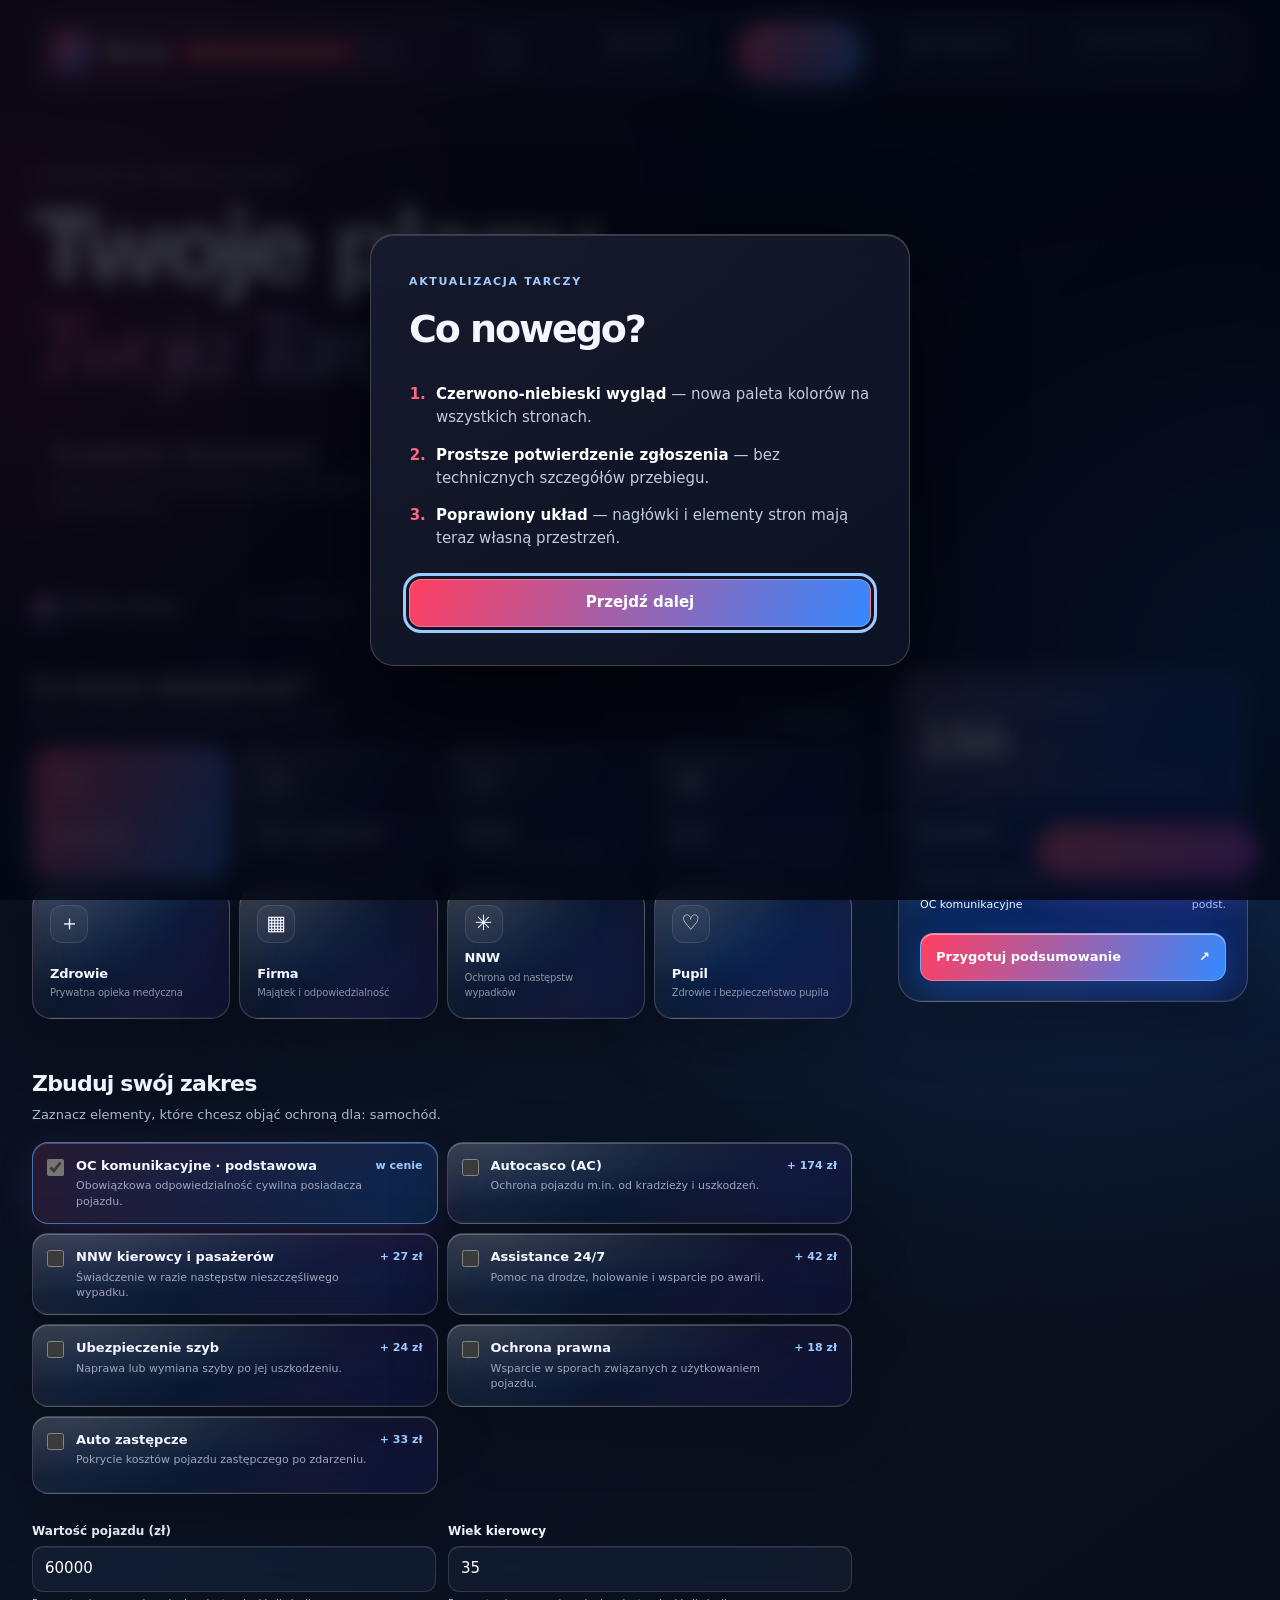
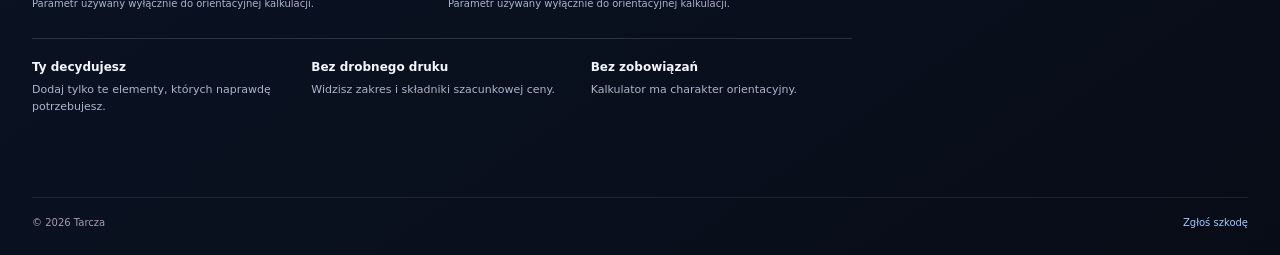
==== commit eb53a7c7: "Add files via upload" ====
--- a/index.html
+++ b/index.html
@@ -132,6 +132,14 @@
     .quote-amount strong { font-size: 44px; line-height: 1; letter-spacing: -2.5px; }
     .quote-amount span { color: #d2d3cc; font-size: 13px; }
     .quote-footnote { margin: 8px 0 0; color: #b6b8b0; font-size: 10px; }
+    .employee-tools { display: grid; gap: 10px; margin-top: 16px; padding: 14px; border: 1px solid #65aaff55; border-radius: 13px; background: linear-gradient(125deg, #ff526f1a, #398fff1a); }
+    .employee-tools[hidden] { display: none; }
+    .employee-tools-label { color: #9fcaff; font-size: 10px; font-weight: 800; letter-spacing: .1em; text-transform: uppercase; }
+    .employee-tools-control { display: grid; grid-template-columns: minmax(0, 1fr) 86px; align-items: center; gap: 10px; font-size: 12px; }
+    .employee-tools-control input { width: 100%; min-height: 40px; padding: 8px 10px; border: 1px solid #ffffff25; border-radius: 9px; background: #08101d; color: white; }
+    .employee-tools-actions { display: flex; gap: 8px; }
+    .employee-tools-actions button { min-height: 38px; padding: 0 11px; border: 1px solid #ffffff24; border-radius: 9px; background: #ffffff0a; color: white; font-size: 11px; font-weight: 700; }
+    .employee-tools-actions button:first-child { flex: 1; border-color: #ffffff40; background: linear-gradient(115deg, #ff3f62, #3489ff); }
     .quote-body { padding: 18px 21px 20px; }
     .quote-product { display: flex; align-items: center; justify-content: space-between; gap: 14px; padding-bottom: 13px; border-bottom: 1px solid var(--line); font-size: 13px; font-weight: 700; }
     .quote-product small { color: var(--muted); font-size: 11px; font-weight: 400; }
@@ -250,6 +258,7 @@
     .top-links a { transition: color .2s, background .2s, border-color .2s; }
     .top-links .help-link { border-color: #ffffff1b; color: var(--ink) !important; background: #ffffff06; }
     .top-links .claim-link { border-color: transparent; background: linear-gradient(135deg, #8374ff, #6555ed); color: white !important; box-shadow: 0 8px 28px #7462ff38; }
+    .top-links .help-link[href="employee.html"] { border-color: #65aaff55; color: #b8d8ff !important; }
     .hero { padding-top: 78px; padding-bottom: 58px; }
     h1 { font-size: clamp(50px, 8vw, 98px); letter-spacing: -.085em; }
     h1 em { color: #b5aaff; }
@@ -395,10 +404,11 @@
       <a class="help-link" href="polisy.html">Moje polisy ↗</a>
       <a class="claim-link" href="szkoda.html">Zgłoś szkodę ↗</a>
       <a class="help-link" href="szkoda.html#claimsHeading">Moje zgłoszenia ↗</a>
+      <a class="help-link" href="employee.html">Panel pracowniczy ↗</a>
     </nav>
   </header>
 
-  <main class="wrap" data-campaign-image="tarcza-masiuk.jpg">
+  <main class="wrap">
     <section class="hero" aria-labelledby="main-title">
       <div>
         <p class="eyebrow">Pewność na Twoich zasadach</p>
@@ -449,6 +459,17 @@
           <p class="quote-footnote" id="priceNote">Wybierz zakres, aby obliczyć szacunkową cenę.</p>
         </div>
         <div class="quote-body">
+          <section class="employee-tools" id="employeeTools" aria-label="Uprawnienia pracownicze" hidden>
+            <span class="employee-tools-label">Tryb pracowniczy</span>
+            <label class="employee-tools-control" for="employeeDiscount">
+              <span>Rabat procentowy</span>
+              <input id="employeeDiscount" type="number" min="0" max="100" step="1" value="0" inputmode="numeric">
+            </label>
+            <div class="employee-tools-actions">
+              <button id="saveEmployeeDiscount" type="button">Zastosuj rabat</button>
+              <button id="employeeLogout" type="button">Wyloguj</button>
+            </div>
+          </section>
           <div class="quote-product"><span id="summaryProduct">Ubezpieczenie</span><small id="summaryCount">0 opcji</small></div>
           <p class="summary-title">Wybrany zakres</p>
           <ul class="summary-list" id="summaryList" aria-live="polite"><li class="empty">Wybierz ochronę, aby zobaczyć podsumowanie.</li></ul>
@@ -465,7 +486,7 @@
   <div class="toast" id="toast" role="status" aria-live="polite" hidden></div>
 
   <script>
-    (() => {
+    (async () => {
       const products = [
         { id: "auto", icon: "↗", name: "Samochód", description: "OC, AC i dodatki", base: 42,
           options: [
@@ -545,7 +566,7 @@
       ];
 
       const $ = (id) => document.getElementById(id);
-      const state = { product: products[0], selected: new Set(["oc"]), toastTimer: null };
+      const state = { product: products[0], selected: new Set(["oc"]), toastTimer: null, employeeMode: false, discountPercent: 0 };
       const PRICE_MULTIPLIER = 3;
       const formatPrice = (value) => new Intl.NumberFormat("pl-PL", { maximumFractionDigits: 0 }).format(value);
       const escapeHtml = (text) => String(text).replace(/[&<>"']/g, (char) => ({ "&": "&amp;", "<": "&lt;", ">": "&gt;", '"': "&quot;", "'": "&#39;" })[char]);
@@ -612,9 +633,12 @@
 
       function updateQuote() {
         const chosen = state.product.options.filter(([id]) => state.selected.has(id));
-        const price = calculatePrice();
+        const fullPrice = calculatePrice();
+        const price = state.employeeMode ? Math.round(fullPrice * (100 - state.discountPercent) / 100) : fullPrice;
         $("price").textContent = formatPrice(price);
-        $("priceNote").textContent = `Orientacyjna składka miesięczna · około ${formatPrice(price * 12)} zł rocznie`;
+        $("priceNote").textContent = state.employeeMode && state.discountPercent
+          ? `Po rabacie ${state.discountPercent}% · przed rabatem ${formatPrice(fullPrice)} zł/mies.`
+          : `Orientacyjna składka miesięczna · około ${formatPrice(price * 12)} zł rocznie`;
         $("summaryProduct").textContent = state.product.name;
         $("summaryCount").textContent = `${chosen.length} ${chosen.length === 1 ? "opcja" : chosen.length > 1 && chosen.length < 5 ? "opcje" : "opcji"}`;
         $("summaryList").innerHTML = chosen.length
@@ -661,12 +685,17 @@
       });
 
       $("summaryButton").addEventListener("click", () => {
+        const fullMonthly = calculatePrice();
+        const monthly = state.employeeMode ? Math.round(fullMonthly * (100 - state.discountPercent) / 100) : fullMonthly;
         const summary = {
           id: typeof crypto.randomUUID === "function" ? crypto.randomUUID() : `order-${Date.now()}-${Math.random().toString(36).slice(2, 10)}`,
           productId: state.product.id,
           product: state.product.name,
-          monthly: calculatePrice(),
-          baseMonthly: calculatePrice() - state.product.options
+          monthly,
+          monthlyBeforeDiscount: fullMonthly,
+          discountPercent: state.employeeMode ? state.discountPercent : 0,
+          employeeMode: state.employeeMode,
+          baseMonthly: fullMonthly - state.product.options
             .filter(([id]) => state.selected.has(id))
             .reduce((total, [, , , optionPrice]) => total + optionPrice * PRICE_MULTIPLIER, 0),
           optionIds: state.product.options
@@ -692,10 +721,75 @@
         }
       });
 
+      const employeeMode = new URLSearchParams(window.location.search).get("employee") === "1";
+      if (employeeMode) {
+        try {
+          const response = await fetch("/api/employee/session", { cache: "no-store" });
+          if (response.status === 401) {
+            window.location.replace("employee.html");
+            return;
+          }
+          if (!response.ok) throw new Error(`Serwer zwrócił status ${response.status}.`);
+          const employeeSession = await response.json();
+          state.employeeMode = true;
+          state.discountPercent = employeeSession.discount;
+          $("employeeTools").hidden = false;
+          $("employeeDiscount").value = String(state.discountPercent);
+          document.querySelector(".quote-label").textContent = "PANEL PRACOWNICZY · SKŁADKA";
+          $("employeeDiscount").addEventListener("input", () => {
+            $("employeeDiscount").setCustomValidity("");
+            const value = $("employeeDiscount").valueAsNumber;
+            if (!Number.isInteger(value) || value < 0 || value > 100) {
+              $("employeeDiscount").setCustomValidity("Wpisz rabat od 0 do 100 procent.");
+            }
+          });
+          $("saveEmployeeDiscount").addEventListener("click", async () => {
+            const input = $("employeeDiscount");
+            if (!input.reportValidity()) return;
+            const button = $("saveEmployeeDiscount");
+            button.disabled = true;
+            try {
+              const update = await fetch("/api/employee/discount", {
+                method: "POST",
+                headers: { "Content-Type": "application/json" },
+                body: JSON.stringify({ discount: input.value })
+              });
+              if (update.status === 401) {
+                window.location.replace("/employee.html");
+                return;
+              }
+              if (!update.ok) throw new Error(`Nie udało się zapisać rabatu (HTTP ${update.status}).`);
+              state.discountPercent = (await update.json()).discount;
+              updateQuote();
+              showToast(`Zastosowano rabat ${state.discountPercent}%.`);
+            } catch (error) {
+              showToast("Nie udało się zapisać rabatu. Sprawdź połączenie z serwerem.");
+              console.error("Nie udało się zapisać rabatu pracowniczego.", error);
+            } finally {
+              button.disabled = false;
+            }
+          });
+          $("employeeLogout").addEventListener("click", async () => {
+            try {
+              const logout = await fetch("/api/employee/logout", { method: "POST" });
+              if (!logout.ok) throw new Error(`Serwer zwrócił status ${logout.status}.`);
+              window.location.replace("/employee.html");
+            } catch (error) {
+              showToast("Nie udało się zakończyć sesji. Spróbuj ponownie.");
+              console.error("Nie udało się wylogować z panelu pracowniczego.", error);
+            }
+          });
+        } catch (error) {
+          showToast("Nie udało się zweryfikować dostępu pracowniczego.");
+          console.error("Nie udało się potwierdzić sesji pracowniczej.", error);
+          return;
+        }
+      }
+
       renderOptions();
     })();
   </script>
-  <script src="tarcza-campaign.js"></script>
+  <script src="tarcza-updates.js"></script>
   <script src="forma-chat.js"></script>
   <script src="forma-transition.js"></script>
 </body>
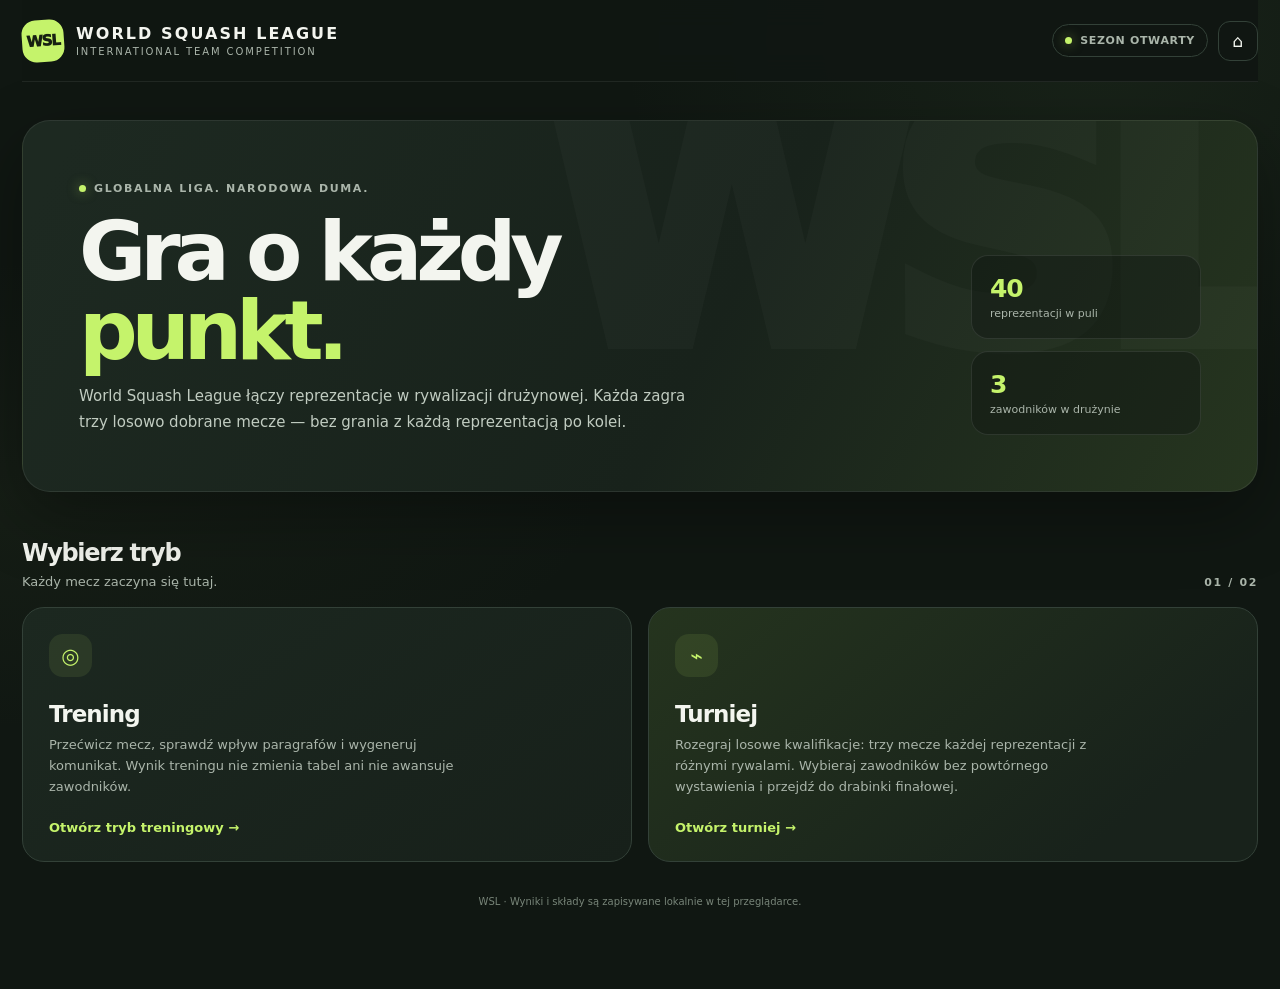
==== commit e677b30a: "Add files via upload" ====
--- a/index.html
+++ b/index.html
@@ -3,794 +3,1483 @@
 <head>
   <meta charset="utf-8">
   <meta name="viewport" content="width=device-width, initial-scale=1">
-  <meta name="theme-color" content="#0b0713">
-  <meta name="description" content="Wybierz zakres ubezpieczenia i sprawdź orientacyjną składkę.">
-  <title>Tarcza — ubezpieczenia po Twojemu</title>
+  <meta name="theme-color" content="#101712">
+  <title>WSL — World Squash League</title>
   <style>
     :root {
-      color-scheme: light;
-      --paper: #f3f1eb;
-      --ink: #171916;
-      --muted: #72766e;
-      --line: #d8d8cf;
-      --panel: #fbfaf6;
-      --blue: #344ce0;
-      --blue-dark: #2638b5;
-      --lime: #d8f45a;
-      --orange: #f0744c;
-      --serif: Georgia, "Times New Roman", serif;
+      color-scheme: dark;
+      --bg: #101712;
+      --panel: #19231d;
+      --panel-2: #202c24;
+      --line: #334138;
+      --text: #f3f5ef;
+      --muted: #aab5aa;
+      --lime: #c5f36b;
+      --lime-dark: #9dc94e;
+      --orange: #ff9a67;
+      --red: #ff7777;
+      --shadow: 0 24px 70px #0005;
+      font-family: Inter, ui-sans-serif, system-ui, -apple-system, "Segoe UI", sans-serif;
     }
+
     * { box-sizing: border-box; }
-    html { scroll-behavior: smooth; }
     body {
       margin: 0;
-      background: var(--paper);
-      color: var(--ink);
-      font: 15px/1.55 "Helvetica Neue", Helvetica, Arial, sans-serif;
+      min-width: 320px;
+      background:
+        radial-gradient(ellipse at 86% 4%, #52744520 0, transparent 30rem),
+        radial-gradient(ellipse at 0% 50%, #596d3d14 0, transparent 38rem),
+        var(--bg);
+      color: var(--text);
     }
-    button, input { font: inherit; }
+    button, input, select { font: inherit; }
     button { cursor: pointer; }
-    .wrap { width: min(1260px, calc(100% - 64px)); margin-inline: auto; }
+    .shell { width: min(1240px, calc(100% - 44px)); margin: 0 auto; }
     .topbar {
-      height: 76px;
+      position: sticky;
+      top: 0;
+      z-index: 25;
       display: flex;
       align-items: center;
       justify-content: space-between;
-      border-bottom: 1px solid var(--line);
+      gap: 20px;
+      min-height: 82px;
+      border-bottom: 1px solid #ffffff12;
+      background: #101712f2;
+      backdrop-filter: blur(14px);
     }
-    .brand { display: inline-flex; align-items: center; gap: 10px; color: var(--ink); text-decoration: none; font-size: 21px; font-weight: 850; letter-spacing: -1.2px; }
-    .brand-mark { display: grid; width: 40px; height: 42px; flex: 0 0 auto; place-items: center; border-radius: 13px; background: linear-gradient(145deg, #ff6388, #a65cff); box-shadow: 0 7px 24px #be3b8d55, inset 0 1px #ffffff90; }
-    .brand-mark svg { width: 28px; height: 30px; filter: drop-shadow(0 2px 4px #55134c55); }
-    .brand-group { display: inline-flex; flex: 0 0 auto; align-items: center; gap: 12px; }
-    .demo-badge { display: inline-flex; align-items: center; padding: 6px 9px; border-radius: 5px; background: #c62838; color: #fff; font-size: 9px; font-weight: 850; letter-spacing: .7px; line-height: 1.2; white-space: nowrap; }
-    .top-links { display: flex; align-items: center; gap: 28px; color: var(--muted); font-size: 13px; }
-    .top-links a { color: inherit; text-decoration: none; }
-    .top-links a:hover { color: var(--blue); }
-    .help-link { padding: 9px 14px; border: 1px solid var(--line); border-radius: 99px; color: var(--ink) !important; }
-    .claim-link { padding: 9px 14px; border: 1px solid var(--blue); border-radius: 99px; background: var(--blue); color: white !important; }
-    .claim-link:hover { background: var(--blue-dark); }
-    .hero { display: grid; grid-template-columns: 1fr 310px; align-items: end; gap: 48px; padding: 58px 0 43px; }
-    .eyebrow { display: flex; align-items: center; gap: 9px; margin: 0 0 15px; color: var(--blue); font-size: 11px; font-weight: 750; letter-spacing: 1.5px; text-transform: uppercase; }
-    .eyebrow::before { width: 8px; height: 8px; border-radius: 50%; background: var(--orange); content: ""; }
-    h1 { max-width: 780px; margin: 0; font-size: clamp(44px, 7vw, 86px); line-height: .98; letter-spacing: -.075em; font-weight: 650; }
-    h1 em { color: var(--blue); font-family: var(--serif); font-weight: 400; }
-    .hero-aside { grid-column: 1; max-width: min(600px, calc(100vw - clamp(250px, 38vw, 460px) - 100px)); padding: 2px 0 4px 20px; border-left: 1px solid var(--line); color: var(--muted); font-size: 14px; }
-    .hero-aside strong { display: block; margin-bottom: 6px; color: var(--ink); font-size: 16px; }
-    .hero-aside p { margin: 0; }
-    .stepbar { display: flex; align-items: center; gap: 13px; padding: 15px 0; border-top: 1px solid var(--line); border-bottom: 1px solid var(--line); color: var(--muted); font-size: 12px; }
-    .step { display: inline-flex; align-items: center; gap: 8px; white-space: nowrap; }
-    .step-number { display: grid; width: 25px; height: 25px; place-items: center; border: 1px solid var(--line); border-radius: 50%; color: var(--muted); font-size: 11px; }
-    .step.active { color: var(--ink); font-weight: 700; }
-    .step.active .step-number { color: white; background: var(--blue); border-color: var(--blue); }
-    .step-line { width: 42px; height: 1px; background: var(--line); }
-    .workspace { display: grid; grid-template-columns: minmax(0, 1fr) 350px; gap: 46px; align-items: start; padding: 34px 0 82px; }
-    .section-title { display: flex; align-items: end; justify-content: space-between; gap: 20px; margin-bottom: 17px; }
-    h2 { margin: 0; font-size: 22px; letter-spacing: -.8px; }
-    .section-title p { margin: 4px 0 0; color: var(--muted); font-size: 13px; }
-    .selection-count { color: var(--muted); font-size: 12px; }
-    .product-grid { display: grid; grid-template-columns: repeat(4, 1fr); gap: 9px; }
-    .product {
+    .brand { display: flex; align-items: center; gap: 12px; }
+    .brand-mark {
+      display: grid;
+      place-items: center;
+      width: 42px;
+      height: 42px;
+      border-radius: 14px;
+      background: var(--lime);
+      color: #172012;
+      font-size: 15px;
+      font-weight: 950;
+      letter-spacing: -.08em;
+      transform: rotate(-4deg);
+    }
+    .brand-name { font-size: 16px; font-weight: 850; letter-spacing: .13em; }
+    .brand-sub { margin-top: 3px; color: var(--muted); font-size: 10px; letter-spacing: .19em; text-transform: uppercase; }
+    .top-actions { display: flex; align-items: center; gap: 10px; }
+    .status-pill, .eyebrow {
+      display: inline-flex;
+      align-items: center;
+      gap: 8px;
+      color: var(--muted);
+      font-size: 11px;
+      font-weight: 750;
+      letter-spacing: .15em;
+      text-transform: uppercase;
+    }
+    .status-pill { padding: 9px 12px; border: 1px solid var(--line); border-radius: 99px; letter-spacing: .06em; }
+    .status-dot { width: 7px; height: 7px; border-radius: 50%; background: var(--lime); box-shadow: 0 0 12px #c5f36b80; }
+    .icon-button, .nav-button, .button {
+      border: 1px solid var(--line);
+      background: transparent;
+      color: var(--text);
+      transition: .18s ease;
+    }
+    .icon-button { display: grid; place-items: center; width: 40px; height: 40px; border-radius: 12px; font-size: 17px; }
+    .icon-button:hover, .nav-button:hover, .button:hover { border-color: var(--lime); color: var(--lime); }
+    main { padding: 38px 0 72px; }
+    .view { display: none; }
+    .view.active { display: block; animation: appear .28s ease both; }
+    @keyframes appear { from { opacity: 0; transform: translateY(7px); } to { opacity: 1; transform: none; } }
+    .hero {
       position: relative;
-      min-height: 112px;
+      overflow: hidden;
+      display: grid;
+      grid-template-columns: minmax(0, 1fr) 230px;
+      gap: 32px;
+      align-items: end;
+      min-height: 300px;
+      padding: clamp(28px, 5vw, 56px);
+      border: 1px solid #ffffff14;
+      border-radius: 28px;
+      background: linear-gradient(118deg, #1d2921 4%, #18221b 56%, #26351f 100%);
+      box-shadow: var(--shadow);
+    }
+    .hero::after {
+      content: "WSL";
+      position: absolute;
+      right: -15px;
+      top: -60px;
+      color: #ffffff06;
+      font-size: clamp(190px, 29vw, 340px);
+      font-weight: 950;
+      letter-spacing: -.1em;
+      line-height: 1;
+      pointer-events: none;
+    }
+    .hero-copy, .hero-aside { position: relative; z-index: 1; }
+    h1 { max-width: 760px; margin: 17px 0 14px; font-size: clamp(42px, 7vw, 82px); line-height: .96; letter-spacing: -.075em; }
+    .hero h1 span { color: var(--lime); }
+    .hero-copy p { max-width: 610px; margin: 0; color: #c1ccc1; font-size: 15px; line-height: 1.7; }
+    .hero-aside { display: flex; flex-direction: column; gap: 12px; }
+    .mini-stat { padding: 18px; border: 1px solid #ffffff18; border-radius: 17px; background: #10171273; }
+    .mini-stat strong { display: block; color: var(--lime); font-size: 25px; letter-spacing: -.05em; }
+    .mini-stat span { display: block; margin-top: 4px; color: var(--muted); font-size: 11px; }
+    .section-heading { display: flex; align-items: end; justify-content: space-between; gap: 16px; margin: 47px 0 18px; }
+    .section-heading h2, .page-title h1 { margin: 0; letter-spacing: -.055em; }
+    .section-heading h2 { font-size: 24px; }
+    .section-heading p { margin: 0; color: var(--muted); font-size: 13px; }
+    .mode-grid { display: grid; grid-template-columns: repeat(2, minmax(0, 1fr)); gap: 16px; }
+    .mode-card {
+      position: relative;
+      overflow: hidden;
       display: flex;
       flex-direction: column;
       align-items: flex-start;
-      justify-content: space-between;
-      padding: 13px;
+      min-height: 242px;
+      padding: 26px;
       border: 1px solid var(--line);
-      border-radius: 4px;
-      background: transparent;
-      color: var(--ink);
+      border-radius: 22px;
+      background: linear-gradient(145deg, #1c2820, #17201a);
+      color: var(--text);
       text-align: left;
-      transition: border-color .18s, background .18s, transform .18s;
+      transition: transform .2s ease, border-color .2s ease, background .2s ease;
     }
-    .product:hover { transform: translateY(-2px); border-color: var(--blue); }
-    .product[aria-pressed="true"] { border-color: var(--blue); background: var(--blue); color: white; }
-    .product-icon { font-size: 21px; line-height: 1; }
-    .product-name { font-size: 13px; font-weight: 700; letter-spacing: -.2px; }
-    .product-description { display: block; margin-top: 1px; opacity: .7; font-size: 10px; font-weight: 400; }
-    .options-section { margin-top: 39px; }
-    .options-list { display: grid; grid-template-columns: repeat(2, minmax(0, 1fr)); gap: 9px; }
-    .option {
-      position: relative;
-      min-height: 78px;
+    .mode-card:hover { transform: translateY(-4px); border-color: #c5f36b7a; background: #202c23; }
+    .mode-icon { display: grid; place-items: center; width: 43px; height: 43px; border-radius: 14px; background: #c5f36b17; color: var(--lime); font-size: 21px; }
+    .mode-card h3 { margin: 24px 0 8px; font-size: 23px; letter-spacing: -.04em; }
+    .mode-card p { max-width: 430px; margin: 0; color: var(--muted); font-size: 13px; line-height: 1.6; }
+    .mode-arrow { margin-top: auto; padding-top: 22px; color: var(--lime); font-size: 13px; font-weight: 800; }
+    .mode-card.tournament { background: linear-gradient(140deg, #25341e, #18221b 80%); }
+    .page-top { display: flex; align-items: center; justify-content: space-between; gap: 20px; margin-bottom: 26px; }
+    .page-title h1 { margin-top: 9px; font-size: clamp(34px, 5vw, 54px); }
+    .page-title p { margin: 9px 0 0; color: var(--muted); font-size: 14px; }
+    .button { display: inline-flex; align-items: center; justify-content: center; gap: 9px; min-height: 42px; padding: 0 15px; border-radius: 12px; font-size: 12px; font-weight: 800; }
+    .button.primary { border-color: var(--lime); background: var(--lime); color: #172012; }
+    .button.primary:hover { border-color: #d7ff91; background: #d7ff91; color: #172012; }
+    .button.subtle { background: #ffffff08; }
+    .button.danger { color: #ffaaaa; }
+    .button:disabled { cursor: not-allowed; opacity: .42; }
+    .page-actions { display: flex; flex-wrap: wrap; gap: 9px; }
+    .tab-row { display: flex; gap: 7px; padding: 5px; width: fit-content; margin-bottom: 22px; border: 1px solid var(--line); border-radius: 14px; background: #ffffff05; }
+    .nav-button { min-height: 36px; padding: 0 14px; border-color: transparent; border-radius: 10px; color: var(--muted); font-size: 12px; font-weight: 750; }
+    .nav-button.active { background: var(--panel-2); color: var(--text); }
+    .panel { border: 1px solid var(--line); border-radius: 20px; background: linear-gradient(150deg, #1b261f, #17201a); box-shadow: 0 12px 40px #0002; }
+    .panel-pad { padding: 22px; }
+    .match-layout { display: grid; grid-template-columns: minmax(0, 1.45fr) minmax(285px, .75fr); gap: 17px; align-items: start; }
+    .match-panel { overflow: hidden; }
+    .match-head { display: flex; align-items: center; justify-content: space-between; gap: 12px; padding: 17px 21px; border-bottom: 1px solid var(--line); background: #ffffff04; }
+    .match-head strong { font-size: 13px; letter-spacing: .02em; }
+    .match-head span { color: var(--muted); font-size: 11px; }
+    .match-body { padding: 20px; }
+    .versus { display: grid; grid-template-columns: minmax(0, 1fr) 34px minmax(0, 1fr); gap: 11px; align-items: center; }
+    .side-card { min-width: 0; padding: 17px; border: 1px solid var(--line); border-radius: 16px; background: #11191380; }
+    .side-label { margin-bottom: 10px; color: var(--muted); font-size: 10px; font-weight: 800; letter-spacing: .14em; text-transform: uppercase; }
+    .side-name { min-height: 24px; margin-bottom: 12px; overflow: hidden; font-size: 15px; font-weight: 850; text-overflow: ellipsis; white-space: nowrap; }
+    .auto-player { margin: 8px 0 12px; padding: 9px 10px; border: 1px solid #ffffff14; border-radius: 10px; background: #ffffff05; color: var(--lime); font-size: 11px; font-weight: 700; }
+    .score-input {
+      width: 100%;
+      height: 58px;
+      margin-top: 12px;
+      border: 1px solid #ffffff20;
+      border-radius: 12px;
+      outline: none;
+      background: #ffffff08;
+      color: var(--text);
+      font-size: 27px;
+      font-weight: 850;
+      text-align: center;
+    }
+    .score-input:focus, input:focus, select:focus { border-color: var(--lime); outline: 2px solid #c5f36b22; }
+    .versus-mark { color: #718071; font-size: 12px; font-weight: 900; text-align: center; }
+    .field-label { display: block; margin: 13px 0 7px; color: var(--muted); font-size: 10px; font-weight: 800; letter-spacing: .08em; text-transform: uppercase; }
+    input[type="text"], input[type="number"], select {
+      min-width: 0;
+      width: 100%;
+      min-height: 40px;
+      padding: 0 11px;
+      border: 1px solid #ffffff1b;
+      border-radius: 10px;
+      background: #111913;
+      color: var(--text);
+      outline: none;
+    }
+    select { cursor: pointer; }
+    .tariff-title { display: flex; align-items: center; justify-content: space-between; gap: 12px; margin: 23px 0 11px; }
+    .tariff-title h3 { margin: 0; font-size: 13px; }
+    .tariff-title span { color: var(--muted); font-size: 10px; }
+    .d4-control { display: flex; align-items: center; gap: 7px; color: var(--muted); font-size: 10px; white-space: nowrap; }
+    .d4-control input { width: 76px; min-height: 31px; padding: 0 7px; }
+    .tariff-grid { display: grid; grid-template-columns: repeat(2, minmax(0, 1fr)); gap: 9px; }
+    .tariff-side { padding: 12px; border: 1px solid var(--line); border-radius: 14px; background: #ffffff03; }
+    .tariff-side h4 { margin: 0 0 8px; font-size: 11px; }
+    .tariff-side.positive h4 { color: var(--lime); }
+    .tariff-side.negative h4 { color: var(--orange); }
+    .rule {
       display: flex;
       align-items: flex-start;
-      gap: 12px;
-      padding: 14px;
-      border: 1px solid var(--line);
-      border-radius: 4px;
-      background: var(--panel);
+      gap: 9px;
+      padding: 9px 0;
+      border-top: 1px solid #ffffff0d;
+      color: #d7ded6;
+      font-size: 11px;
+      line-height: 1.45;
       cursor: pointer;
-      transition: border-color .16s, background .16s;
     }
-    .option:hover { border-color: #9b9e93; }
-    .option:has(input:checked) { border-color: var(--blue); background: #f0f1ff; }
-    .option input { width: 17px; height: 17px; flex: 0 0 auto; margin: 2px 0 0; accent-color: var(--blue); }
-    .option-copy { min-width: 0; flex: 1; }
-    .option-copy strong { display: block; font-size: 13px; line-height: 1.35; }
-    .option-copy small { display: block; margin-top: 4px; color: var(--muted); font-size: 11px; line-height: 1.4; }
-    .option-price { flex: 0 0 auto; margin-left: auto; color: var(--blue); font-size: 11px; font-weight: 700; white-space: nowrap; }
-    .details { display: grid; grid-template-columns: repeat(2, minmax(0, 1fr)); gap: 12px; margin-top: 28px; }
-    .field label { display: block; margin-bottom: 6px; font-size: 12px; font-weight: 700; }
-    .field input {
-      width: 100%;
-      min-height: 45px;
-      padding: 10px 12px;
-      border: 1px solid var(--line);
-      border-radius: 3px;
-      outline: 0;
-      background: var(--panel);
-      color: var(--ink);
+    .rule input { flex: 0 0 auto; margin: 2px 0 0; accent-color: var(--lime); }
+    .rule.negative-rule input { accent-color: var(--orange); }
+    .rule b { display: inline-block; min-width: 30px; color: var(--text); }
+    .rule em { display: block; margin-top: 2px; color: var(--muted); font-size: 10px; font-style: normal; }
+    .unpriced { color: var(--orange); }
+    .match-actions { display: flex; flex-wrap: wrap; gap: 9px; margin-top: 18px; }
+    .result-box { margin-top: 16px; padding: 17px; border: 1px solid #c5f36b40; border-radius: 15px; background: #c5f36b09; }
+    .result-box h3 { margin: 0 0 8px; color: var(--lime); font-size: 12px; }
+    .result-text { margin: 0; color: #dce5d8; font-size: 12px; line-height: 1.7; white-space: pre-line; }
+    .result-box .button { margin-top: 13px; }
+    .side-stack { display: flex; flex-direction: column; gap: 15px; }
+    .side-stack h3 { margin: 0; font-size: 13px; }
+    .side-stack .muted { margin: 7px 0 0; color: var(--muted); font-size: 11px; line-height: 1.55; }
+    .rule-legend { display: flex; flex-direction: column; gap: 8px; margin-top: 14px; }
+    .legend-row { display: flex; justify-content: space-between; gap: 14px; color: #d7ded6; font-size: 11px; }
+    .legend-row span:last-child { flex: 0 0 auto; color: var(--muted); }
+    .callout { padding: 13px; border: 1px solid #ffffff12; border-radius: 12px; background: #ffffff04; color: var(--muted); font-size: 11px; line-height: 1.55; }
+    .leader-grid { display: grid; grid-template-columns: 1fr 1fr; gap: 14px; margin-top: 17px; }
+    .leader-panel { overflow: hidden; }
+    .leader-panel header { display: flex; align-items: center; justify-content: space-between; padding: 17px 19px; border-bottom: 1px solid var(--line); }
+    .leader-panel h3 { margin: 0; font-size: 13px; }
+    .leader-panel header span { color: var(--muted); font-size: 10px; }
+    .leader-list { margin: 0; padding: 5px 19px 14px; list-style: none; }
+    .leader-list li { display: grid; grid-template-columns: 28px minmax(0, 1fr) auto; gap: 9px; align-items: center; padding: 10px 0; border-bottom: 1px solid #ffffff0d; }
+    .leader-list li:last-child { border-bottom: 0; }
+    .rank { color: #748174; font-size: 10px; font-weight: 800; }
+    .leader-name { overflow: hidden; font-size: 11px; font-weight: 750; text-overflow: ellipsis; white-space: nowrap; }
+    .leader-sub { display: block; margin-top: 3px; color: var(--muted); font-size: 10px; font-weight: 450; }
+    .leader-score { color: var(--lime); font-size: 12px; font-weight: 850; white-space: nowrap; }
+    .tournament-layout { display: grid; grid-template-columns: minmax(0, 1fr) 320px; gap: 16px; align-items: start; }
+    .phase-banner { display: flex; align-items: center; justify-content: space-between; gap: 15px; margin-bottom: 16px; padding: 18px 20px; border: 1px solid #c5f36b35; border-radius: 17px; background: linear-gradient(105deg, #c5f36b11, #ffffff03); }
+    .phase-banner strong { display: block; font-size: 16px; }
+    .phase-banner span { display: block; margin-top: 4px; color: var(--muted); font-size: 11px; }
+    .phase-number { color: var(--lime); font-size: 12px; font-weight: 850; white-space: nowrap; }
+    .team-list { display: flex; flex-direction: column; }
+    .team-row { display: grid; grid-template-columns: 37px minmax(0,1fr) 65px 86px; gap: 10px; align-items: center; padding: 12px 18px; border-bottom: 1px solid #ffffff0d; }
+    .team-row:last-child { border-bottom: 0; }
+    .team-rank { color: var(--muted); font-size: 11px; font-weight: 850; }
+    .team-title { min-width: 0; font-size: 12px; font-weight: 800; }
+    .team-meta { overflow: hidden; margin-top: 3px; color: var(--muted); font-size: 10px; text-overflow: ellipsis; white-space: nowrap; }
+    .team-points { color: var(--lime); font-size: 12px; font-weight: 850; text-align: right; }
+    .team-record { color: var(--muted); font-size: 10px; text-align: right; }
+    .team-row.qualified .team-rank { color: var(--lime); }
+    .team-row.qualified { background: #c5f36b08; }
+    .team-edit-row { display: flex; align-items: center; justify-content: space-between; gap: 12px; padding: 13px 15px; border-bottom: 1px solid #ffffff0d; }
+    .team-edit-row:last-child { border: 0; }
+    .team-edit-row summary { display: flex; align-items: center; justify-content: space-between; gap: 10px; cursor: pointer; list-style: none; }
+    .team-edit-row summary::-webkit-details-marker { display: none; }
+    .team-details { width: 100%; }
+    .team-details summary:after { content: "+"; color: var(--lime); font-size: 17px; }
+    .team-details[open] summary:after { content: "−"; }
+    .team-details input[type="text"] { min-height: 34px; font-size: 11px; }
+    .roster-grid { display: grid; grid-template-columns: repeat(3, minmax(0,1fr)); gap: 8px; padding: 13px 0 2px; }
+    .roster-grid label { color: var(--muted); font-size: 9px; }
+    .roster-grid input { margin-top: 5px; }
+    .recent-list { max-height: 330px; overflow: auto; }
+    .recent-item { padding: 12px 0; border-bottom: 1px solid #ffffff0d; }
+    .recent-item:last-child { border-bottom: 0; }
+    .recent-teams { font-size: 11px; font-weight: 750; line-height: 1.5; }
+    .recent-score { margin-top: 4px; color: var(--lime); font-size: 10px; }
+    .empty-state { padding: 24px 16px; color: var(--muted); font-size: 12px; line-height: 1.6; text-align: center; }
+    .bracket-banner { margin-top: 15px; padding: 15px 17px; border: 1px solid #ffffff12; border-radius: 15px; background: #ffffff04; }
+    .bracket-banner h3 { margin: 0 0 11px; font-size: 12px; }
+    .bracket-stage { margin-top: 12px; color: var(--lime); font-size: 10px; font-weight: 850; letter-spacing: .09em; text-transform: uppercase; }
+    .bracket-line { display: flex; justify-content: space-between; gap: 10px; padding: 7px 0; color: #d5ded3; font-size: 10px; }
+    .bracket-line small { color: var(--muted); }
+    .champion { padding: 24px; text-align: center; }
+    .champion-mark { display: grid; place-items: center; width: 54px; height: 54px; margin: 0 auto 13px; border-radius: 18px; background: #c5f36b18; color: var(--lime); font-size: 23px; }
+    .champion p { margin: 7px 0 0; color: var(--muted); font-size: 11px; line-height: 1.6; }
+    .notice { margin-top: 15px; padding: 12px 14px; border: 1px solid #ff9a6733; border-radius: 12px; background: #ff9a670a; color: #f0c0a8; font-size: 11px; line-height: 1.5; }
+    .footer-note { margin-top: 34px; color: #788579; font-size: 10px; text-align: center; }
+    .toast { position: fixed; right: 20px; bottom: 20px; z-index: 20; padding: 12px 16px; border: 1px solid #c5f36b55; border-radius: 12px; background: #1c2820; color: var(--text); font-size: 12px; box-shadow: var(--shadow); opacity: 0; transform: translateY(8px); pointer-events: none; transition: .2s; }
+    .toast.show { opacity: 1; transform: none; }
+    .modal-backdrop { position: fixed; inset: 0; z-index: 30; display: none; place-items: center; padding: 20px; background: #080c09cc; }
+    .modal-backdrop.open { display: grid; }
+    .modal { width: min(460px, 100%); padding: 24px; border: 1px solid var(--line); border-radius: 20px; background: #1a251e; box-shadow: var(--shadow); }
+    .modal h2 { margin: 0; font-size: 22px; letter-spacing: -.04em; }
+    .modal p { color: var(--muted); font-size: 12px; line-height: 1.6; }
+    .modal-actions { display: flex; justify-content: flex-end; gap: 8px; margin-top: 18px; }
+    .modal .field-label { margin-top: 15px; }
+    @media (max-width: 900px) {
+      .match-layout, .tournament-layout { grid-template-columns: 1fr; }
+      .side-stack { display: grid; grid-template-columns: 1fr 1fr; }
+      .tournament-aside { display: grid; grid-template-columns: 1fr 1fr; gap: 14px; }
     }
-    .field input:focus { border-color: var(--blue); box-shadow: 0 0 0 2px #344ce01a; }
-    .field-hint { display: block; margin-top: 4px; color: var(--muted); font-size: 10px; }
-    .quote-card { position: sticky; top: 24px; overflow: hidden; border: 1px solid var(--ink); background: var(--panel); }
-    .quote-top { padding: 21px 21px 17px; color: white; background: var(--ink); }
-    .quote-label { color: #c1c3bc; font-size: 11px; letter-spacing: .5px; }
-    .quote-amount { display: flex; align-items: baseline; gap: 6px; margin-top: 5px; }
-    .quote-amount strong { font-size: 44px; line-height: 1; letter-spacing: -2.5px; }
-    .quote-amount span { color: #d2d3cc; font-size: 13px; }
-    .quote-footnote { margin: 8px 0 0; color: #b6b8b0; font-size: 10px; }
-    .employee-tools { display: grid; gap: 10px; margin-top: 16px; padding: 14px; border: 1px solid #65aaff55; border-radius: 13px; background: linear-gradient(125deg, #ff526f1a, #398fff1a); }
-    .employee-tools[hidden] { display: none; }
-    .employee-tools-label { color: #9fcaff; font-size: 10px; font-weight: 800; letter-spacing: .1em; text-transform: uppercase; }
-    .employee-tools-control { display: grid; grid-template-columns: minmax(0, 1fr) 86px; align-items: center; gap: 10px; font-size: 12px; }
-    .employee-tools-control input { width: 100%; min-height: 40px; padding: 8px 10px; border: 1px solid #ffffff25; border-radius: 9px; background: #08101d; color: white; }
-    .employee-tools-actions { display: flex; gap: 8px; }
-    .employee-tools-actions button { min-height: 38px; padding: 0 11px; border: 1px solid #ffffff24; border-radius: 9px; background: #ffffff0a; color: white; font-size: 11px; font-weight: 700; }
-    .employee-tools-actions button:first-child { flex: 1; border-color: #ffffff40; background: linear-gradient(115deg, #ff3f62, #3489ff); }
-    .quote-body { padding: 18px 21px 20px; }
-    .quote-product { display: flex; align-items: center; justify-content: space-between; gap: 14px; padding-bottom: 13px; border-bottom: 1px solid var(--line); font-size: 13px; font-weight: 700; }
-    .quote-product small { color: var(--muted); font-size: 11px; font-weight: 400; }
-    .summary-title { margin: 16px 0 7px; color: var(--muted); font-size: 10px; font-weight: 750; letter-spacing: 1px; text-transform: uppercase; }
-    .summary-list { display: grid; gap: 8px; margin: 0; padding: 0; list-style: none; }
-    .summary-list li { display: flex; justify-content: space-between; gap: 10px; font-size: 11px; }
-    .summary-list li span:first-child { min-width: 0; overflow: hidden; text-overflow: ellipsis; white-space: nowrap; }
-    .summary-list .empty { color: var(--muted); }
-    .summary-list li span:last-child { color: var(--muted); white-space: nowrap; }
-    .cta {
-      width: 100%;
-      min-height: 48px;
-      display: flex;
-      align-items: center;
-      justify-content: space-between;
-      margin-top: 20px;
-      padding: 0 15px;
-      border: 0;
-      border-radius: 2px;
-      background: var(--blue);
-      color: white;
-      font-size: 13px;
-      font-weight: 700;
-      transition: background .16s;
+    @media (max-width: 620px) {
+      .shell { width: min(100% - 28px, 1240px); }
+      .topbar { min-height: 70px; }
+      .status-pill { display: none; }
+      main { padding-top: 22px; }
+      .hero { grid-template-columns: 1fr; gap: 20px; min-height: auto; padding: 27px 22px; border-radius: 22px; }
+      .hero-aside { display: grid; grid-template-columns: 1fr 1fr; }
+      .hero::after { top: 5px; right: -20px; font-size: 155px; }
+      .mini-stat { padding: 13px; }
+      .mini-stat strong { font-size: 21px; }
+      .section-heading { align-items: flex-start; flex-direction: column; margin-top: 34px; }
+      .mode-grid, .leader-grid { grid-template-columns: 1fr; }
+      .mode-card { min-height: 220px; }
+      .page-top { align-items: flex-start; flex-direction: column; }
+      .page-top > .button { align-self: stretch; }
+      .page-actions { width: 100%; }
+      .page-actions .button { flex: 1; }
+      .tab-row { width: 100%; }
+      .nav-button { flex: 1; padding: 0 8px; }
+      .panel-pad { padding: 16px; }
+      .match-body { padding: 14px; }
+      .versus { grid-template-columns: minmax(0,1fr) 20px minmax(0,1fr); gap: 6px; }
+      .side-card { padding: 12px 9px; }
+      .side-name { font-size: 12px; }
+      .tariff-grid { grid-template-columns: 1fr; }
+      .side-stack, .tournament-aside { grid-template-columns: 1fr; }
+      .team-row { grid-template-columns: 28px minmax(0,1fr) 53px 65px; gap: 7px; padding: 11px 12px; }
+      .team-edit-row { padding-inline: 12px; }
+      .roster-grid { grid-template-columns: 1fr; gap: 4px; }
+      .roster-grid label { display: grid; grid-template-columns: 95px minmax(0,1fr); align-items: center; gap: 7px; }
+      .roster-grid input { margin-top: 0; }
+      .phase-banner { align-items: flex-start; flex-direction: column; }
+      .match-actions .button { flex: 1; }
     }
-    .cta:hover { background: var(--blue-dark); }
-    .cta:focus-visible, .product:focus-visible { outline: 3px solid var(--orange); outline-offset: 3px; }
-    .notice { margin: 12px 0 0; color: var(--muted); font-size: 10px; line-height: 1.5; }
-    .notice strong { color: var(--ink); }
-    .why { display: grid; grid-template-columns: 1fr 1fr 1fr; gap: 18px; margin-top: 27px; padding-top: 19px; border-top: 1px solid var(--line); }
-    .why-item { color: var(--muted); font-size: 11px; }
-    .why-item b { display: block; margin-bottom: 4px; color: var(--ink); font-size: 12px; }
-    .footer { display: flex; justify-content: space-between; gap: 20px; padding: 17px 0 25px; border-top: 1px solid var(--line); color: var(--muted); font-size: 10px; }
-    .footer a { color: inherit; text-decoration: none; }
-    .toast { position: fixed; right: 24px; bottom: 24px; z-index: 3; max-width: min(420px, calc(100vw - 36px)); padding: 15px 18px; border: 1px solid var(--ink); background: var(--lime); color: var(--ink); box-shadow: 4px 4px 0 var(--ink); font-size: 13px; font-weight: 650; animation: rise .22s ease both; }
-    .toast[hidden] { display: none; }
-    @keyframes rise { from { opacity: 0; transform: translateY(8px); } to { opacity: 1; transform: translateY(0); } }
-    @media (max-width: 950px) {
-      .workspace { grid-template-columns: minmax(0, 1fr) 300px; gap: 26px; }
-      .product-grid { grid-template-columns: repeat(2, 1fr); }
-      .hero { grid-template-columns: 1fr 250px; gap: 28px; }
+    @media (max-width: 520px) {
+      .shell { width: min(100% - 22px, 1240px); }
+      .brand-mark { width: 38px; height: 38px; }
+      .brand-name { font-size: 13px; letter-spacing: .1em; }
+      .brand-sub { font-size: 9px; letter-spacing: .12em; }
+      .top-actions { gap: 5px; }
+      .icon-button { width: 38px; height: 38px; }
+      .hero { padding: 23px 18px; }
+      .hero-copy p { font-size: 13px; }
+      .page-title h1 { font-size: 38px; }
+      .page-title p { font-size: 12px; line-height: 1.55; }
+      .page-actions { width: 100%; }
+      .page-actions .button { flex: 1 1 100%; min-height: 46px; }
+      .tab-row { display: grid; grid-template-columns: repeat(2, minmax(0, 1fr)); gap: 5px; }
+      .nav-button { min-height: 42px; }
+      .phase-banner { padding: 15px; }
+      .match-head { align-items: flex-start; flex-direction: column; gap: 5px; padding: 14px; }
+      .match-body { padding: 11px; }
+      .versus { grid-template-columns: minmax(0,1fr); gap: 8px; }
+      .versus-mark { padding: 0; font-size: 10px; }
+      .side-card { padding: 14px; }
+      .side-name { min-height: 20px; font-size: 13px; }
+      .score-input { height: 50px; font-size: 24px; }
+      .d4-control { align-items: flex-start; flex-direction: column; }
+      .d4-control input { width: 100%; }
+      .tariff-title { align-items: flex-start; }
+      .tariff-title > div > span { display: block; margin-top: 5px; line-height: 1.4; }
+      .tariff-side { padding: 10px 12px; }
+      .rule { min-height: 42px; font-size: 12px; }
+      .rule input { width: 17px; height: 17px; }
+      .match-actions { display: grid; grid-template-columns: 1fr; }
+      .match-actions .button { min-height: 46px; }
+      .team-row { grid-template-columns: 24px minmax(0,1fr); gap: 5px 8px; }
+      .team-points, .team-record { grid-row: 2; text-align: left; }
+      .team-points { grid-column: 2; }
+      .team-record { grid-column: 2; margin-left: 78px; }
+      .leader-panel header { align-items: flex-start; flex-direction: column; gap: 4px; padding: 14px; }
+      .leader-list { padding-inline: 13px; }
+      .panel { border-radius: 16px; }
+      .panel-pad { padding: 14px; }
+      .toast { right: 11px; bottom: 11px; left: 11px; text-align: center; }
+      .modal-backdrop { padding: 12px; }
+      .modal { padding: 20px; }
+      .modal-actions { display: grid; grid-template-columns: 1fr 1fr; }
+      .modal-actions .button { min-height: 44px; padding: 0 8px; }
     }
-    @media (max-width: 700px) {
-      .wrap { width: min(100% - 36px, 560px); }
-      .topbar { height: auto; min-height: 64px; flex-wrap: wrap; gap: 8px; padding-block: 9px; }
-      .brand-group { gap: 7px; }
-      .demo-badge { padding: 5px 7px; font-size: 8px; }
-      .top-links { flex-wrap: wrap; justify-content: flex-end; gap: 8px; }
-      .top-links a:not(.help-link):not(.claim-link) { display: none; }
-      .hero { grid-template-columns: 1fr; gap: 20px; padding: 39px 0 29px; }
-      h1 { font-size: clamp(46px, 12vw, 70px); }
-      .hero-aside { max-width: 410px; padding-left: 14px; }
-      .stepbar { gap: 8px; overflow-x: auto; }
-      .step-line { width: 18px; flex: 0 0 18px; }
-      .step { font-size: 10px; }
-      .workspace { grid-template-columns: 1fr; gap: 27px; padding-top: 25px; }
-      .quote-card { position: static; grid-row: 1; }
-      .product { min-height: 98px; }
-      .options-list { grid-template-columns: 1fr; }
-      .details { grid-template-columns: 1fr 1fr; }
-      .why { gap: 10px; }
-      .why-item { font-size: 10px; }
-      .footer { flex-direction: column; gap: 7px; }
-    }
-    @media (max-width: 390px) {
-      .product-grid { gap: 7px; }
-      .product { padding: 10px; }
-      .details { grid-template-columns: 1fr; }
-      .selection-count { display: none; }
-    }
-    @media (prefers-reduced-motion: reduce) {
-      *, *::before, *::after { scroll-behavior: auto !important; animation-duration: .01ms !important; transition-duration: .01ms !important; }
-    }
-    :root {
-      color-scheme: dark;
-      --paper: #090b12;
-      --ink: #f5f6ff;
-      --muted: #a0a5ba;
-      --line: #282d40;
-      --panel: #111522;
-      --blue: #8b7cff;
-      --blue-dark: #7364f3;
-      --lime: #d4ff72;
-      --orange: #ff9c7b;
-    }
-    body {
-      background:
-        radial-gradient(ellipse at 8% 2%, #5348a427, transparent 34rem),
-        radial-gradient(ellipse at 94% 30%, #38798018, transparent 34rem),
-        var(--paper);
-      color: var(--ink);
-      font-family: Inter, "Segoe UI", ui-sans-serif, system-ui, sans-serif;
-      isolation: isolate;
-    }
-    body::before, body::after {
-      position: fixed;
-      z-index: -1;
-      width: 28rem;
-      height: 28rem;
-      border-radius: 50%;
-      filter: blur(95px);
-      opacity: .16;
-      pointer-events: none;
-      content: "";
-      animation: liquid-drift 18s ease-in-out infinite alternate;
-    }
-    body::before { top: 10%; left: -16rem; background: #7967ff; }
-    body::after { right: -15rem; bottom: 5%; background: #42d7ce; animation-delay: -8s; }
-    @keyframes liquid-drift {
-      from { transform: translate3d(0, -15px, 0) scale(.92); }
-      to { transform: translate3d(35px, 35px, 0) scale(1.12); }
-    }
-    .topbar { position: sticky; top: 0; z-index: 10; border-color: #ffffff12; background: #10132196; backdrop-filter: saturate(160%) blur(28px); }
-    .brand { color: #f8f8ff; }
-    .brand-mark { border-radius: 13px; }
-    .top-links a { transition: color .2s, background .2s, border-color .2s; }
-    .top-links .help-link { border-color: #ffffff1b; color: var(--ink) !important; background: #ffffff06; }
-    .top-links .claim-link { border-color: transparent; background: linear-gradient(135deg, #8374ff, #6555ed); color: white !important; box-shadow: 0 8px 28px #7462ff38; }
-    .top-links .help-link[href="employee.html"] { border-color: #65aaff55; color: #b8d8ff !important; }
-    .hero { padding-top: 78px; padding-bottom: 58px; }
-    h1 { font-size: clamp(50px, 8vw, 98px); letter-spacing: -.085em; }
-    h1 em { color: #b5aaff; }
-    .hero-aside { border-color: #ffffff16; color: var(--muted); }
-    .hero-aside strong { color: white; }
-    .eyebrow { color: #c0b8ff; }
-    .eyebrow::before { background: var(--lime); box-shadow: 0 0 16px #d4ff72a0; }
-    .stepbar { border-color: #ffffff17; color: #9299af; }
-    .step.active { color: white; }
-    .step-number { border-color: #ffffff22; color: #b2b7ca; }
-    .step.active .step-number { border-color: transparent; background: linear-gradient(145deg, #a69aff, #7061f2); box-shadow: 0 4px 16px #7667f055; }
-    .step-line { background: #ffffff20; }
-    .section-title p, .section-head p { color: var(--muted); }
-    .product { min-height: 132px; padding: 17px; border-color: #ffffff22; border-radius: 19px; background: linear-gradient(145deg, #ffffff12, #ffffff04); box-shadow: inset 0 1px #ffffff15, 0 18px 45px #0003; backdrop-filter: blur(18px) saturate(140%); }
-    .product:hover { border-color: #988aff; box-shadow: 0 14px 38px #7e6aff18; }
-    .product[aria-pressed="true"] { border-color: #a69aff; background: linear-gradient(145deg, #6d5de5, #5547c2); box-shadow: 0 12px 34px #7564f04a; }
-    .product-icon { display: grid; width: 38px; height: 38px; place-items: center; border: 1px solid #ffffff1a; border-radius: 12px; background: #ffffff0b; }
-    .product[aria-pressed="true"] .product-icon { border-color: #ffffff45; background: #ffffff18; }
-    .product-description { color: #c2c5d3; }
-    .options-section { margin-top: 48px; }
-    .option { border-color: #ffffff1e; border-radius: 16px; background: linear-gradient(145deg, #ffffff0d, #ffffff03); box-shadow: inset 0 1px #ffffff0c, 0 12px 30px #0002; backdrop-filter: blur(16px) saturate(130%); transition: transform .25s, border-color .25s, background .25s, box-shadow .25s; }
-    .option:hover { transform: translateY(-2px); border-color: #7567ec; }
-    .option:has(input:checked) { border-color: #a69aff88; background: linear-gradient(145deg, #a296ff24, #ffffff08); box-shadow: inset 0 1px #ffffff18, 0 12px 34px #6757ee20; }
-    .option input { accent-color: #9486ff; }
-    .option-copy small { color: #a0a5ba; }
-    .option-price { color: #c0b8ff; }
-    .field input { border-color: #ffffff18; border-radius: 11px; background: #111522; color: white; }
-    .field input:focus { border-color: #9284ff; box-shadow: 0 0 0 3px #8173ff24; }
-    .quote-card { border-color: #ffffff25; border-radius: 24px; background: linear-gradient(145deg, #ffffff13, #ffffff06); box-shadow: inset 0 1px #ffffff20, 0 28px 90px #0005; backdrop-filter: saturate(170%) blur(32px); }
-    .quote-top { background: linear-gradient(145deg, #a296ff32, #ffffff03); }
-    .quote-label { color: #c0baff; }
-    .quote-amount strong { color: white; }
-    .quote-footnote { color: #b3b8ce; }
-    .quote-product { border-color: #ffffff17; }
-    .summary-title, .quote-product small, .notice { color: var(--muted); }
-    .summary-list li span:last-child { color: #c5c0ff; }
-    .cta { border: 1px solid #ffffff45; border-radius: 13px; background: linear-gradient(135deg, #9e92ff, #7060ed); box-shadow: inset 0 1px #ffffff80, 0 12px 34px #7462ff45; transition: transform .25s, filter .25s, box-shadow .25s; }
-    .cta:hover { transform: translateY(-2px); filter: brightness(1.1); }
-    .panel { border-color: #ffffff1d; border-radius: 20px; background: #ffffff08; box-shadow: inset 0 1px #ffffff0b, 0 14px 42px #0002; backdrop-filter: blur(22px); }
-    .footer { border-color: #ffffff17; color: #9298ac; }
-    .footer a { color: #c3bcff; }
-    .toast { border-color: #ffffff20; border-radius: 12px; background: #181d2e; color: white; box-shadow: 0 16px 44px #0006; }
-    @media (max-width: 700px) {
-      .topbar { position: sticky; }
-      .hero { padding-top: 48px; }
-      .product { min-height: 112px; }
-      .sidebar { border-color: #ffffff18; }
-    }
-    @media (prefers-reduced-motion: reduce) {
-      body::before, body::after { animation: none; }
-      .product, .option, .cta { transition: none; }
-    }
-    :root {
-      color-scheme: dark;
-      --paper: #0b0713;
-      --ink: #f8f4ff;
-      --muted: #b7aabd;
-      --line: #ffffff20;
-      --panel: #ffffff0a;
-      --blue: #b48aff;
-      --blue-dark: #9c5cff;
-      --lime: #ff8acb;
-      --orange: #ff637f;
-    }
-    body {
-      background:
-        radial-gradient(ellipse at 12% 3%, #b62c6530, transparent 35rem),
-        radial-gradient(ellipse at 88% 42%, #7839c52b, transparent 37rem),
-        linear-gradient(145deg, #0b0713, #10091c 55%, #0a0712);
-    }
-    body::before { background: #ff315f; opacity: .2; }
-    body::after { background: #8a42ff; opacity: .22; }
-    .topbar { border-color: #ffffff17; background: #100a1b8c; }
-    .brand-mark { background: linear-gradient(145deg, #ff6388, #a65cff); }
-    .demo-badge { background: #c62838; }
-    .top-links { color: #c7b9d2; }
-    .top-links a:hover, .back-link:hover { color: #ff9bb8; }
-    .help-link { border-color: #ffffff28; background: #ffffff08; color: #f6edff !important; }
-    .claim-link, .top-links .claim-link { border-color: transparent; background: linear-gradient(135deg, #ff5578, #a448ed); color: white !important; box-shadow: 0 8px 28px #a448ed38; }
-    .eyebrow { color: #e1baff; }
-    .eyebrow::before { background: #ff637f; box-shadow: 0 0 16px #ff637f9c; }
-    h1 em { color: #d5a6ff; }
-    .step.active .step-number { background: linear-gradient(145deg, #ff6888, #9949e8); }
-    .product[aria-pressed="true"] { border-color: #e0a4ff; background: linear-gradient(145deg, #e2497b, #7b3ce0); box-shadow: 0 12px 34px #b947a34a; }
-    .product:hover, .option:hover { border-color: #ed81bd; }
-    .option:has(input:checked) { border-color: #d58cff88; background: linear-gradient(145deg, #bf4c9026, #ffffff09); box-shadow: inset 0 1px #ffffff18, 0 12px 34px #9d42c420; }
-    .option input { accent-color: #db6dff; }
-    .option-price, .summary-list li span:last-child { color: #e1aaff; }
-    .field input { border-color: #ffffff22; border-radius: 11px; background: #ffffff09; color: white; backdrop-filter: blur(16px); }
-    .field input:focus { border-color: #d28aff; box-shadow: 0 0 0 3px #c353ff24; }
-    .quote-card { border-color: #ffffff2b; background: linear-gradient(145deg, #ffffff15, #ffffff06); box-shadow: inset 0 1px #ffffff20, 0 28px 90px #0006; backdrop-filter: saturate(170%) blur(32px); }
-    .quote-top { background: linear-gradient(145deg, #aa48a54a, #753ce33b 70%, #ffffff04); }
-    .cta { border-color: #ffffff45; background: linear-gradient(135deg, #ff6388, #a448ed); box-shadow: inset 0 1px #ffffff80, 0 12px 34px #ae46a745; }
-    .cta:hover { filter: brightness(1.1); }
-    .panel { border-color: #ffffff22; background: linear-gradient(145deg, #ffffff12, #ffffff05); box-shadow: inset 0 1px #ffffff13, 0 14px 42px #0003; backdrop-filter: blur(22px) saturate(145%); }
-    .footer { border-color: #ffffff17; color: #aa9bb5; }
-    .footer a { color: #e1aaff; }
-    body::before, body::after { filter: blur(105px) saturate(190%); opacity: .3; }
-    body::before { background: radial-gradient(circle, #ff477b 0%, #ed3d8440 45%, transparent 72%); }
-    body::after { background: radial-gradient(circle, #963fff 0%, #7d42e850 48%, transparent 74%); }
-    .topbar {
-      border: 1px solid #ffffff28;
-      border-radius: 22px;
-      margin-top: 14px;
-      padding-inline: 18px;
-      background: linear-gradient(115deg, #ffffff16, #ffffff05 48%, #bd4f9e12);
-      box-shadow: inset 0 1px #ffffff35, 0 16px 46px #0003;
-      backdrop-filter: blur(32px) saturate(190%);
-      -webkit-backdrop-filter: blur(32px) saturate(190%);
-    }
-    .product, .option, .quote-card, .panel, .sidebar, .toast {
-      border-color: #ffffff30;
-      background-image:
-        radial-gradient(ellipse at 12% 0%, #ffffff20, transparent 55%),
-        linear-gradient(135deg, #ffffff16 0%, #ffffff07 45%, #c34c9d14 72%, #743bce12 100%);
-      box-shadow: inset 0 1px #ffffff38, inset 0 -1px #ffffff0c, 0 22px 60px #0004;
-      backdrop-filter: blur(30px) saturate(190%) brightness(1.08);
-      -webkit-backdrop-filter: blur(30px) saturate(190%) brightness(1.08);
-    }
-    .quote-top { background: linear-gradient(115deg, #ff6a8b38, #bd58d532 54%, #7948e82b); }
-    .product[aria-pressed="true"] {
-      background-image: linear-gradient(125deg, #ff6087e8, #ba4fcded 55%, #793fe8ef);
-      box-shadow: inset 0 1px #ffffff70, 0 14px 42px #a741b955;
-    }
-    .option:has(input:checked) {
-      background-image: radial-gradient(ellipse at 10% 0%, #ffffff20, transparent 60%), linear-gradient(125deg, #bd4b8a30, #8444d52c);
-      box-shadow: inset 0 1px #ffffff35, 0 10px 34px #9e40c326;
-    }
-    .field input { background: #ffffff0b; box-shadow: inset 0 1px #ffffff14; backdrop-filter: blur(20px) saturate(165%); }
-    .cta { background: linear-gradient(120deg, #ff6688e8, #d14fafe8 52%, #9149ede8); box-shadow: inset 0 1px #ffffff75, 0 12px 34px #a741b64a; }
   </style>
-  <link rel="stylesheet" href="tarcza-theme.css">
 </head>
 <body>
-  <header class="topbar wrap">
-    <div class="brand-group">
-      <a class="brand" href="#" aria-label="Tarcza — strona główna"><span class="brand-mark" aria-hidden="true"><svg viewBox="0 0 48 52" fill="none" xmlns="http://www.w3.org/2000/svg"><path d="M24 3 43 10v13c0 12.5-7.8 21.1-19 26C12.8 44.1 5 35.5 5 23V10L24 3Z" fill="url(#tarczaLogoFill)" stroke="white" stroke-opacity=".92" stroke-width="2.2"/><path d="m15 25 6 6 12-13" stroke="white" stroke-width="4" stroke-linecap="round" stroke-linejoin="round"/><defs><linearGradient id="tarczaLogoFill" x1="7" y1="5" x2="42" y2="48" gradientUnits="userSpaceOnUse"><stop stop-color="#FF8298"/><stop offset=".52" stop-color="#D94FAF"/><stop offset="1" stop-color="#8247F5"/></linearGradient></defs></svg></span>Tarcza</a>
-      <span class="demo-badge">WERSJA DEMONSTRACYJNA</span>
+  <div class="shell">
+    <header class="topbar">
+      <div class="brand">
+        <div class="brand-mark">WSL</div>
+        <div>
+          <div class="brand-name">WORLD SQUASH LEAGUE</div>
+          <div class="brand-sub">International team competition</div>
+        </div>
+      </div>
+      <div class="top-actions">
+        <span class="status-pill"><span class="status-dot"></span> Sezon otwarty</span>
+        <button class="button danger" id="topResetButton" data-action="reset" style="display:none">↺ Reset</button>
+        <button class="icon-button" id="homeButton" aria-label="Strona główna" title="Strona główna">⌂</button>
+      </div>
+    </header>
+
+    <main>
+      <section id="homeView" class="view active">
+        <div class="hero">
+          <div class="hero-copy">
+            <div class="eyebrow"><span class="status-dot"></span> Globalna liga. Narodowa duma.</div>
+            <h1>Gra o każdy<br><span>punkt.</span></h1>
+            <p>World Squash League łączy reprezentacje w rywalizacji drużynowej. Każda zagra trzy losowo dobrane mecze — bez grania z każdą reprezentacją po kolei.</p>
+          </div>
+          <div class="hero-aside">
+            <div class="mini-stat"><strong id="homeTeamCount">40</strong><span>reprezentacji w puli</span></div>
+            <div class="mini-stat"><strong>3</strong><span>zawodników w drużynie</span></div>
+          </div>
+        </div>
+        <div class="section-heading">
+          <div><h2>Wybierz tryb</h2><p style="margin-top:7px">Każdy mecz zaczyna się tutaj.</p></div>
+          <span class="eyebrow">01 / 02</span>
+        </div>
+        <div class="mode-grid">
+          <button class="mode-card" data-go="training">
+            <span class="mode-icon">◎</span>
+            <h3>Trening</h3>
+            <p>Przećwicz mecz, sprawdź wpływ paragrafów i wygeneruj komunikat. Wynik treningu nie zmienia tabel ani nie awansuje zawodników.</p>
+            <span class="mode-arrow">Otwórz tryb treningowy <span aria-hidden="true">→</span></span>
+          </button>
+          <button class="mode-card tournament" data-go="tournament">
+            <span class="mode-icon">⌁</span>
+            <h3>Turniej</h3>
+            <p>Rozegraj losowe kwalifikacje: trzy mecze każdej reprezentacji z różnymi rywalami. Wybieraj zawodników bez powtórnego wystawienia i przejdź do drabinki finałowej.</p>
+            <span class="mode-arrow">Otwórz turniej <span aria-hidden="true">→</span></span>
+          </button>
+        </div>
+        <p class="footer-note">WSL · Wyniki i składy są zapisywane lokalnie w tej przeglądarce.</p>
+      </section>
+
+      <section id="trainingView" class="view">
+        <div class="page-top">
+          <div class="page-title">
+            <div class="eyebrow">Tryb 01 · Bez awansu</div>
+            <h1>Trening</h1>
+            <p>Przetestuj punktację meczu i taryfikator. Wynik nie wpływa na turniej.</p>
+          </div>
+          <div class="page-actions">
+            <button class="button subtle" data-go="home">← Wróć</button>
+            <button class="button danger" data-action="reset">↺ Resetuj turniej</button>
+          </div>
+        </div>
+        <div class="match-layout">
+          <div id="trainingMatch"></div>
+          <aside class="side-stack">
+            <div class="panel panel-pad">
+              <h3>Jak liczone są punkty?</h3>
+              <p class="muted">Punkty z gry są korygowane o zaznaczone paragrafy. Dodatnie dodają punkty, ujemne je odejmują. Trening nie zmienia tabeli turniejowej.</p>
+              <div id="tariffLegend" class="rule-legend"></div>
+            </div>
+            <div class="callout">Wynik treningowy możesz poprawiać i kopiować do protokołu. Nie zostanie dopisany do historii turnieju.</div>
+          </aside>
+        </div>
+      </section>
+
+      <section id="tournamentView" class="view">
+        <div class="page-top">
+          <div class="page-title">
+            <div class="eyebrow">Tryb 02 · Rywalizacja reprezentacji</div>
+            <h1>Turniej WSL</h1>
+            <p>Kwalifikacje, faza pucharowa i finał. Każda reprezentacja wystawia jednego zawodnika na mecz.</p>
+          </div>
+          <button class="button subtle" data-go="home">← Wróć do wyboru trybu</button>
+        </div>
+        <div class="tab-row" role="tablist" aria-label="Sekcje turnieju">
+          <button class="nav-button active" data-tab="matches">Mecz</button>
+          <button class="nav-button" data-tab="standings">Tabela</button>
+          <button class="nav-button" data-tab="teams">Reprezentacje</button>
+          <button class="nav-button" data-tab="history">Historia</button>
+        </div>
+        <div id="tournamentMatchesTab" class="tournament-tab">
+          <div id="tournamentPhaseBanner"></div>
+          <div class="tournament-layout">
+            <div id="tournamentMatch"></div>
+            <aside class="side-stack tournament-aside">
+              <div id="tournamentLeaders"></div>
+              <div id="bracketPanel"></div>
+            </aside>
+          </div>
+        </div>
+        <div id="tournamentStandingsTab" class="tournament-tab" hidden>
+          <div class="panel">
+            <div class="match-head"><strong>Klasyfikacja drużynowa</strong><span>Awans do fazy pucharowej: 12 reprezentacji</span></div>
+            <div id="standingsList" class="team-list"></div>
+          </div>
+          <div class="leader-grid">
+            <div class="panel leader-panel"><header><h3>Klasyfikacja indywidualna</h3><span>suma punktów zawodnika</span></header><ol id="individualList" class="leader-list"></ol></div>
+            <div class="panel panel-pad"><h3 style="margin:0;font-size:13px">Zasady awansu</h3><p class="muted" style="color:var(--muted);font-size:11px;line-height:1.6">W kwalifikacjach każda reprezentacja rozgrywa 3 mecze z losowo dobranymi przeciwnikami. Mecze nie powtarzają się, a terminarz jest losowo przemieszany. Pierwszych 12 drużyn przechodzi dalej. Cztery najwyżej sklasyfikowane otrzymują wolny los do ćwierćfinału.</p><div id="qualifierNotice"></div></div>
+          </div>
+        </div>
+        <div id="tournamentTeamsTab" class="tournament-tab" hidden>
+          <div class="page-top" style="margin-bottom:14px">
+            <div><h2 style="margin:0;font-size:20px;letter-spacing:-.04em">Składy reprezentacji</h2><p style="margin:6px 0 0;color:var(--muted);font-size:12px">Zmień nazwy drużyn i zawodników przed meczem.</p></div>
+            <button class="button primary" id="addTeamButton">＋ Dodaj reprezentację</button>
+          </div>
+          <div id="teamsEditor" class="panel"></div>
+        </div>
+        <div id="tournamentHistoryTab" class="tournament-tab" hidden>
+          <div class="panel panel-pad"><h2 style="margin:0 0 14px;font-size:18px">Ostatnie mecze</h2><div id="historyList" class="recent-list"></div></div>
+        </div>
+      </section>
+    </main>
+  </div>
+  <div id="toast" class="toast" role="status" aria-live="polite"></div>
+  <div id="resetModal" class="modal-backdrop" role="dialog" aria-modal="true" aria-labelledby="resetTitle">
+    <div class="modal">
+      <h2 id="resetTitle">Zresetować turniej?</h2>
+      <p>Usunięte zostaną wyniki, historia i awanse. Nazwy reprezentacji oraz zawodników pozostaną bez zmian.</p>
+      <div class="modal-actions"><button class="button subtle" id="cancelReset">Anuluj</button><button class="button danger" id="confirmReset">Resetuj wyniki</button></div>
     </div>
-    <nav class="top-links" aria-label="Nawigacja">
-      <a href="#rodzaje">Rodzaje ochrony</a>
-      <a href="#jak-to-dziala">Jak to działa</a>
-      <a class="help-link" href="polisy.html">Moje polisy ↗</a>
-      <a class="claim-link" href="szkoda.html">Zgłoś szkodę ↗</a>
-      <a class="help-link" href="szkoda.html#claimsHeading">Moje zgłoszenia ↗</a>
-      <a class="help-link" href="employee.html">Panel pracowniczy ↗</a>
-    </nav>
-  </header>
-
-  <main class="wrap">
-    <section class="hero" aria-labelledby="main-title">
-      <div>
-        <p class="eyebrow">Pewność na Twoich zasadach</p>
-        <h1 id="main-title">Twoje plany.<br><em>Twoja Tarcza.</em></h1>
-      </div>
-      <aside class="hero-aside">
-        <strong>Ty wybierasz. Tarcza wspiera.</strong>
-        <p>Dopasuj zakres do swoich planów i sprawdź orientacyjną składkę w przejrzystym podsumowaniu.</p>
-      </aside>
-    </section>
-
-    <div class="stepbar" aria-label="Etapy kalkulacji">
-      <span class="step active"><span class="step-number">01</span>Wybierz ochronę</span>
-      <span class="step-line" aria-hidden="true"></span>
-      <span class="step"><span class="step-number">02</span>Dopasuj zakres</span>
-      <span class="step-line" aria-hidden="true"></span>
-      <span class="step"><span class="step-number">03</span>Sprawdź wycenę</span>
-    </div>
-
-    <div class="workspace">
-      <div class="configuration">
-        <section id="rodzaje" aria-labelledby="products-heading">
-          <div class="section-title">
-            <div><h2 id="products-heading">Co chcesz ubezpieczyć?</h2><p>Wybierz kategorię, którą chcesz skonfigurować.</p></div>
-            <span class="selection-count">01 / 08 rodzajów</span>
-          </div>
-          <div class="product-grid" id="productGrid" role="group" aria-label="Rodzaj ubezpieczenia"></div>
-        </section>
-
-        <section class="options-section" aria-labelledby="options-heading">
-          <div class="section-title">
-            <div><h2 id="options-heading">Zbuduj swój zakres</h2><p id="optionsDescription">Zaznacz elementy, które chcesz objąć ochroną.</p></div>
-          </div>
-          <div class="options-list" id="optionsList"></div>
-          <div class="details" id="details" aria-label="Parametry kalkulacji"></div>
-          <div class="why" id="jak-to-dziala">
-            <div class="why-item"><b>Ty decydujesz</b>Dodaj tylko te elementy, których naprawdę potrzebujesz.</div>
-            <div class="why-item"><b>Bez drobnego druku</b>Widzisz zakres i składniki szacunkowej ceny.</div>
-            <div class="why-item"><b>Bez zobowiązań</b>Kalkulator ma charakter orientacyjny.</div>
-          </div>
-        </section>
-      </div>
-
-      <aside class="quote-card" aria-label="Podsumowanie ubezpieczenia">
-        <div class="quote-top">
-          <span class="quote-label">TWOJA ORIENTACYJNA SKŁADKA</span>
-          <div class="quote-amount"><strong id="price">—</strong><span>zł / mies.</span></div>
-          <p class="quote-footnote" id="priceNote">Wybierz zakres, aby obliczyć szacunkową cenę.</p>
-        </div>
-        <div class="quote-body">
-          <section class="employee-tools" id="employeeTools" aria-label="Uprawnienia pracownicze" hidden>
-            <span class="employee-tools-label">Tryb pracowniczy</span>
-            <label class="employee-tools-control" for="employeeDiscount">
-              <span>Rabat procentowy</span>
-              <input id="employeeDiscount" type="number" min="0" max="100" step="1" value="0" inputmode="numeric">
-            </label>
-            <div class="employee-tools-actions">
-              <button id="saveEmployeeDiscount" type="button">Zastosuj rabat</button>
-              <button id="employeeLogout" type="button">Wyloguj</button>
-            </div>
-          </section>
-          <div class="quote-product"><span id="summaryProduct">Ubezpieczenie</span><small id="summaryCount">0 opcji</small></div>
-          <p class="summary-title">Wybrany zakres</p>
-          <ul class="summary-list" id="summaryList" aria-live="polite"><li class="empty">Wybierz ochronę, aby zobaczyć podsumowanie.</li></ul>
-          <button class="cta" id="summaryButton" type="button"><span>Przygotuj podsumowanie</span><span aria-hidden="true">↗</span></button>
-        </div>
-      </aside>
-    </div>
-  </main>
-
-  <footer class="footer wrap">
-    <span>© 2026 Tarcza</span>
-    <a href="szkoda.html">Zgłoś szkodę</a>
-  </footer>
-  <div class="toast" id="toast" role="status" aria-live="polite" hidden></div>
+  </div>
 
   <script>
-    (async () => {
-      const products = [
-        { id: "auto", icon: "↗", name: "Samochód", description: "OC, AC i dodatki", base: 42,
-          options: [
-            ["oc", "OC komunikacyjne", "Obowiązkowa odpowiedzialność cywilna posiadacza pojazdu.", 0, true],
-            ["ac", "Autocasco (AC)", "Ochrona pojazdu m.in. od kradzieży i uszkodzeń.", 58],
-            ["nnw", "NNW kierowcy i pasażerów", "Świadczenie w razie następstw nieszczęśliwego wypadku.", 9],
-            ["assistance", "Assistance 24/7", "Pomoc na drodze, holowanie i wsparcie po awarii.", 14],
-            ["szyby", "Ubezpieczenie szyb", "Naprawa lub wymiana szyby po jej uszkodzeniu.", 8],
-            ["prawna", "Ochrona prawna", "Wsparcie w sporach związanych z użytkowaniem pojazdu.", 6],
-            ["zastepcze", "Auto zastępcze", "Pokrycie kosztów pojazdu zastępczego po zdarzeniu.", 11]
-          ], fields: [["Wartość pojazdu (zł)", "value", "number", 60000, 10000, 1000000, 1000], ["Wiek kierowcy", "age", "number", 35, 18, 100, 1]] },
-        { id: "dom", icon: "⌂", name: "Dom i mieszkanie", description: "Mury, rzeczy i OC", base: 18,
-          options: [
-            ["nieruchomosc", "Mury i elementy stałe", "Ochrona budynku lub lokalu m.in. od ognia i zalania.", 0, true],
-            ["ruchomosci", "Ruchomości domowe", "Wyposażenie, meble i sprzęt w miejscu ubezpieczenia.", 8],
-            ["oc", "OC w życiu prywatnym", "Szkody wyrządzone nieumyślnie innym osobom.", 6],
-            ["assistance", "Home Assistance", "Pomoc fachowca w nagłych awariach domowych.", 5],
-            ["powodz", "Powódź i podtopienie", "Rozszerzenie ochrony o ryzyko powodziowe.", 7],
-            ["przepiecia", "Przepięcia elektryczne", "Uszkodzenia sprzętu wskutek przepięcia.", 4],
-            ["stluczenie", "Stłuczenie przedmiotów", "Szyby, lustra i płyty kuchenne.", 3]
-          ], fields: [["Wartość nieruchomości (zł)", "value", "number", 500000, 50000, 10000000, 10000], ["Powierzchnia (m²)", "area", "number", 60, 10, 2000, 1]] },
-        { id: "podroz", icon: "✳", name: "Podróż", description: "Wyjazd w Polsce i za granicą", base: 12,
-          options: [
-            ["koszty", "Koszty leczenia i assistance", "Pomoc medyczna i organizacyjna podczas podróży.", 0, true],
-            ["nnw", "NNW", "Świadczenie w razie uszczerbku na zdrowiu.", 4],
-            ["bagaz", "Bagaż podróżny", "Ochrona bagażu w razie utraty lub uszkodzenia.", 4],
-            ["rezygnacja", "Koszty rezygnacji", "Zwrot kosztów w określonych sytuacjach losowych.", 8],
-            ["oc", "OC w życiu prywatnym", "Odpowiedzialność za szkody wyrządzone innym.", 3],
-            ["sport", "Sporty podwyższonego ryzyka", "Rozszerzenie ochrony dla wybranych aktywności.", 7],
-            ["praca", "Praca fizyczna za granicą", "Rozszerzenie dla wyjazdów zarobkowych.", 9]
-          ], fields: [["Liczba dni", "days", "number", 7, 1, 365, 1], ["Liczba podróżujących", "people", "number", 1, 1, 20, 1]] },
-        { id: "zycie", icon: "◉", name: "Życie", description: "Wsparcie dla bliskich", base: 35,
-          options: [
-            ["zycie", "Ubezpieczenie na życie", "Podstawowa ochrona finansowa bliskich.", 0, true],
-            ["wypadek", "Trwały uszczerbek po wypadku", "Świadczenie za następstwa nieszczęśliwego wypadku.", 12],
-            ["choroby", "Poważne zachorowanie", "Wsparcie po diagnozie choroby objętej zakresem.", 24],
-            ["szpital", "Pobyt w szpitalu", "Świadczenie za hospitalizację zgodnie z warunkami.", 11],
-            ["niezdolnosc", "Niezdolność do pracy", "Ochrona na wypadek niezdolności do pracy.", 19],
-            ["dziecko", "Ochrona dziecka", "Rozszerzenie ochrony o wybrane zdarzenia dotyczące dziecka.", 14]
-          ], fields: [["Suma ubezpieczenia (zł)", "value", "number", 100000, 10000, 5000000, 10000], ["Wiek osoby ubezpieczonej", "age", "number", 35, 18, 80, 1]] },
-        { id: "zdrowie", icon: "＋", name: "Zdrowie", description: "Prywatna opieka medyczna", base: 69,
-          options: [
-            ["telemedycyna", "Konsultacje internistyczne", "Dostęp do konsultacji i podstawowej opieki.", 0, true],
-            ["specjalisci", "Lekarze specjaliści", "Konsultacje u wybranych specjalistów.", 39],
-            ["badania", "Badania diagnostyczne", "Dostęp do określonych badań laboratoryjnych i obrazowych.", 24],
-            ["stomatologia", "Stomatologia", "Podstawowy zakres usług stomatologicznych.", 29],
-            ["rehabilitacja", "Rehabilitacja", "Wybrane zabiegi fizjoterapeutyczne.", 18],
-            ["psycholog", "Wsparcie psychologiczne", "Konsultacje psychologiczne w określonym limicie.", 16]
-          ], fields: [["Liczba osób", "people", "number", 1, 1, 20, 1], ["Wiek głównej osoby", "age", "number", 35, 0, 100, 1]] },
-        { id: "firma", icon: "▦", name: "Firma", description: "Majątek i odpowiedzialność", base: 55,
-          options: [
-            ["mienie", "Mienie firmowe", "Ochrona wyposażenia i majątku przedsiębiorstwa.", 0, true],
-            ["oc", "OC działalności", "Odpowiedzialność cywilna związana z prowadzoną działalnością.", 32],
-            ["cyber", "Ryzyka cybernetyczne", "Wsparcie przy wybranych incydentach cybernetycznych.", 28],
-            ["prawna", "Ochrona prawna", "Pomoc prawna w sprawach związanych z działalnością.", 18],
-            ["przerwa", "Przerwa w działalności", "Ochrona finansowa po objętym zdarzeniu.", 25],
-            ["sprzet", "Sprzęt elektroniczny", "Ochrona wybranego sprzętu firmowego.", 14]
-          ], fields: [["Liczba pracowników", "people", "number", 5, 0, 10000, 1], ["Wartość mienia (zł)", "value", "number", 100000, 1000, 100000000, 1000]] },
-        { id: "nnw", icon: "✳", name: "NNW", description: "Ochrona od następstw wypadków", base: 13,
-          options: [
-            ["uszczerbek", "Trwały uszczerbek na zdrowiu", "Świadczenie zależne od ustalonego uszczerbku.", 0, true],
-            ["smierc", "Śmierć w następstwie wypadku", "Świadczenie dla uposażonych zgodnie z umową.", 6],
-            ["szpital", "Pobyt w szpitalu", "Świadczenie za hospitalizację po wypadku.", 7],
-            ["rehabilitacja", "Koszty rehabilitacji", "Wsparcie finansowe leczenia usprawniającego.", 8],
-            ["sport", "Sport amatorski", "Rozszerzenie ochrony na amatorską aktywność sportową.", 5],
-            ["dziecko", "Ochrona dziecka", "Wariant NNW dostosowany do potrzeb dziecka.", 9]
-          ], fields: [["Suma ubezpieczenia (zł)", "value", "number", 50000, 5000, 1000000, 5000], ["Wiek osoby ubezpieczonej", "age", "number", 30, 0, 100, 1]] },
-        { id: "zwierze", icon: "♡", name: "Pupil", description: "Zdrowie i bezpieczeństwo pupila", base: 25,
-          options: [
-            ["weterynarz", "Koszty leczenia weterynaryjnego", "Zwrot kosztów leczenia w zakresie umowy.", 0, true],
-            ["operacja", "Operacje i zabiegi", "Ochrona kosztów wybranych zabiegów chirurgicznych.", 18],
-            ["oc", "OC właściciela", "Szkody wyrządzone przez zwierzę osobom trzecim.", 9],
-            ["poszukiwanie", "Zaginięcie i poszukiwanie", "Wsparcie w razie zaginięcia ubezpieczonego pupila.", 4],
-            ["assistance", "Pet Assistance", "Organizacyjna pomoc w wybranych sytuacjach.", 5],
-            ["profilaktyka", "Profilaktyka", "Wybrane świadczenia profilaktyczne.", 12]
-          ], fields: [["Wiek pupila (lata)", "age", "number", 3, 0, 30, 1], ["Roczny limit leczenia (zł)", "value", "number", 5000, 500, 100000, 500]] }
+    (() => {
+      const STORAGE_KEY = "wsl-tournament-v1";
+      const countries = [
+        "Argentyna", "Australia", "Austria", "Belgia", "Brazylia", "Bułgaria", "Chile", "Chiny",
+        "Chorwacja", "Czechy", "Dania", "Egipt", "Finlandia", "Francja", "Grecja", "Hiszpania",
+        "Indie", "Indonezja", "Irlandia", "Islandia", "Japonia", "Kanada", "Katar", "Kolumbia",
+        "Korea Południowa", "Korea Północna", "Liban", "Malezja", "Maroko", "Meksyk", "Niemcy",
+        "Nigeria", "Norwegia", "Nowa Zelandia", "Pakistan", "Polska", "Portugalia", "RPA",
+        "Rumunia", "Arabia Saudyjska"
       ];
-
-      const $ = (id) => document.getElementById(id);
-      const state = { product: products[0], selected: new Set(["oc"]), toastTimer: null, employeeMode: false, discountPercent: 0 };
-      const PRICE_MULTIPLIER = 3;
-      const formatPrice = (value) => new Intl.NumberFormat("pl-PL", { maximumFractionDigits: 0 }).format(value);
-      const escapeHtml = (text) => String(text).replace(/[&<>"']/g, (char) => ({ "&": "&amp;", "<": "&lt;", ">": "&gt;", '"': "&quot;", "'": "&#39;" })[char]);
-
-      function renderProducts() {
-        $("productGrid").innerHTML = products.map((product) => `
-          <button class="product" type="button" data-product="${product.id}" aria-pressed="${product.id === state.product.id}">
-            <span class="product-icon" aria-hidden="true">${product.icon}</span>
-            <span class="product-name">${product.name}<span class="product-description">${product.description}</span></span>
-          </button>
-        `).join("");
-      }
-
-      function renderOptions() {
-        $("optionsDescription").textContent = `Zaznacz elementy, które chcesz objąć ochroną dla: ${state.product.name.toLowerCase()}.`;
-        $("optionsList").innerHTML = state.product.options.map(([id, name, description, price, required]) => `
-          <label class="option">
-            <input type="checkbox" data-option="${id}" ${state.selected.has(id) ? "checked" : ""} ${required ? "disabled checked" : ""}>
-            <span class="option-copy"><strong>${name}${required ? " · podstawowa" : ""}</strong><small>${description}</small></span>
-            <span class="option-price">${price ? `+ ${formatPrice(price * PRICE_MULTIPLIER)} zł` : "w cenie"}</span>
-          </label>
-        `).join("");
-        $("details").innerHTML = state.product.fields.map(([label, id, type, initial, min, max, step]) => `
-          <div class="field">
-            <label for="field-${id}">${label}</label>
-            <input id="field-${id}" type="${type}" inputmode="numeric" data-field="${id}" value="${initial}" min="${min}" max="${max}" step="${step}">
-            <span class="field-hint">Parametr używany wyłącznie do orientacyjnej kalkulacji.</span>
-          </div>
-        `).join("");
-        renderProducts();
-        updateQuote();
-      }
-
-      function calculatePrice() {
-        const inputs = Array.from($("details").querySelectorAll("input"));
-        const values = Object.fromEntries(inputs.map((input) => [input.dataset.field, Number(input.value) || Number(input.min) || 0]));
-        let price = state.product.base;
-        for (const [id, , , optionPrice] of state.product.options) {
-          if (state.selected.has(id)) price += optionPrice;
-        }
-        if (state.product.id === "auto") {
-          price += Math.max(0, (values.value - 30000) / 30000) * 8;
-          if (values.age < 25) price *= 1.35;
-        } else if (state.product.id === "dom") {
-          price += Math.max(0, (values.value - 250000) / 100000) * 3;
-        } else if (state.product.id === "podroz") {
-          price *= Math.max(1, values.days / 7) * Math.max(1, values.people);
-        } else if (state.product.id === "zycie") {
-          price *= Math.max(.7, values.value / 100000);
-          if (values.age > 45) price *= 1 + (values.age - 45) * .018;
-        } else if (state.product.id === "zdrowie") {
-          price *= Math.max(1, values.people);
-          if (values.age > 50) price *= 1.15;
-        } else if (state.product.id === "firma") {
-          price += Math.max(0, values.people) * 2 + Math.max(0, (values.value - 50000) / 100000) * 4;
-        } else if (state.product.id === "nnw") {
-          price *= Math.max(.7, values.value / 50000);
-        } else if (state.product.id === "zwierze") {
-          price *= 1 + Math.max(0, values.age - 5) * .08;
-          price += Math.max(0, (values.value - 5000) / 2000);
-        }
-        return Math.max(9, Math.round(price * PRICE_MULTIPLIER));
-      }
-
-      function updateQuote() {
-        const chosen = state.product.options.filter(([id]) => state.selected.has(id));
-        const fullPrice = calculatePrice();
-        const price = state.employeeMode ? Math.round(fullPrice * (100 - state.discountPercent) / 100) : fullPrice;
-        $("price").textContent = formatPrice(price);
-        $("priceNote").textContent = state.employeeMode && state.discountPercent
-          ? `Po rabacie ${state.discountPercent}% · przed rabatem ${formatPrice(fullPrice)} zł/mies.`
-          : `Orientacyjna składka miesięczna · około ${formatPrice(price * 12)} zł rocznie`;
-        $("summaryProduct").textContent = state.product.name;
-        $("summaryCount").textContent = `${chosen.length} ${chosen.length === 1 ? "opcja" : chosen.length > 1 && chosen.length < 5 ? "opcje" : "opcji"}`;
-        $("summaryList").innerHTML = chosen.length
-          ? chosen.map(([, name, , amount]) => `<li><span>${escapeHtml(name)}</span><span>${amount ? `+${amount} zł` : "podst."}</span></li>`).join("")
-          : '<li class="empty">Nie wybrano dodatkowych opcji.</li>';
-      }
+      const countryNamePools = {
+        "Argentyna": ["Mateo González", "Tomás Rodríguez", "Santiago Fernández", "Nicolás Pérez", "Benjamín López"],
+        "Australia": ["Jack Thompson", "Liam Wilson", "Oliver Brown", "Noah Taylor", "Ethan Walker"],
+        "Austria": ["Lukas Gruber", "Felix Wagner", "Paul Hofer", "David Bauer", "Simon Leitner"],
+        "Belgia": ["Noah Peeters", "Lucas Janssens", "Arthur Dubois", "Louis Lambert", "Milan Vermeulen"],
+        "Brazylia": ["Lucas Silva", "Gabriel Santos", "Rafael Oliveira", "Pedro Costa", "Matheus Pereira"],
+        "Bułgaria": ["Georgi Ivanov", "Dimitar Petrov", "Nikolay Dimitrov", "Ivan Georgiev", "Martin Stoyanov"],
+        "Chile": ["Matías González", "Benjamín Muñoz", "Vicente Rojas", "Joaquín Díaz", "Tomás Sepúlveda"],
+        "Chiny": ["Wei Zhang", "Ming Li", "Jun Wang", "Hao Chen", "Lei Liu"],
+        "Chorwacja": ["Luka Horvat", "Ivan Kovačić", "Marko Babić", "Petar Novak", "Mateo Jurić"],
+        "Czechy": ["Jakub Novák", "Tomáš Svoboda", "Matěj Dvořák", "Adam Černý", "Filip Procházka"],
+        "Dania": ["William Nielsen", "Oscar Jensen", "Lucas Hansen", "Malthe Pedersen", "Noah Andersen"],
+        "Egipt": ["Omar Hassan", "Youssef Mahmoud", "Karim Ibrahim", "Mostafa Ali", "Ziad Mohamed"],
+        "Finlandia": ["Elias Korhonen", "Onni Virtanen", "Leo Mäkinen", "Eetu Nieminen", "Aino Laine"],
+        "Francja": ["Louis Martin", "Gabriel Bernard", "Raphaël Petit", "Jules Moreau", "Adam Laurent"],
+        "Grecja": ["Nikos Papadopoulos", "Dimitris Georgiou", "Giorgos Nikolaidis", "Andreas Dimitriou", "Petros Ioannou"],
+        "Hiszpania": ["Hugo García", "Martín López", "Pablo Sánchez", "Leo Martínez", "Daniel Romero"],
+        "Indie": ["Arjun Sharma", "Aarav Patel", "Rohan Singh", "Dev Mehta", "Ishaan Kapoor"],
+        "Indonezja": ["Rizky Pratama", "Aditya Saputra", "Bima Wijaya", "Dimas Santoso", "Fajar Hidayat"],
+        "Irlandia": ["Jack Murphy", "James Kelly", "Conor Byrne", "Cian Walsh", "Finn O'Brien"],
+        "Islandia": ["Aron Jónsson", "Einar Guðmundsson", "Björn Ólafsson", "Kári Einarsson", "Elín Magnúsdóttir"],
+        "Japonia": ["Haruto Sato", "Yuto Suzuki", "Sota Takahashi", "Ren Tanaka", "Kaito Watanabe"],
+        "Kanada": ["Liam Tremblay", "Noah Martin", "Ethan Wilson", "Lucas Roy", "Oliver Brown"],
+        "Katar": ["Hamad Al-Kuwari", "Nasser Al-Marri", "Khalid Al-Thani", "Fahad Al-Mohannadi", "Jassim Al-Sulaiti"],
+        "Kolumbia": ["Santiago Ramírez", "Juan Rodríguez", "Samuel Torres", "Nicolás Gómez", "Daniel Herrera"],
+        "Korea Południowa": ["Min-jun Kim", "Seo-jun Lee", "Do-yun Park", "Ji-hoon Choi", "Ha-eun Jung"],
+        "Korea Północna": ["Chol-min Kim", "Yong-su Ri", "Kwang-hyok Pak", "Song-chol Choe", "Myong-il Kang"],
+        "Liban": ["Karim Haddad", "Rami Khoury", "Elias Nassar", "Ziad Saad", "Nour Mansour"],
+        "Malezja": ["Muhammad Amir", "Ahmad Danish", "Hafiz Rahman", "Wei Jian Lim", "Arjun Nair"],
+        "Maroko": ["Youssef El Amrani", "Amine Benali", "Mehdi Alaoui", "Ilyas Berrada", "Rachid Ait Said"],
+        "Meksyk": ["Santiago Hernández", "Mateo García", "Diego Martínez", "Sebastián López", "Emiliano Pérez"],
+        "Niemcy": ["Leon Müller", "Paul Schmidt", "Felix Schneider", "Lukas Fischer", "Jonas Weber"],
+        "Nigeria": ["Chinedu Okafor", "Adeyemi Oladipo", "Ibrahim Musa", "Chukwudi Eze", "Tunde Adebayo"],
+        "Norwegia": ["Jakob Hansen", "Emil Johansen", "Noah Olsen", "Aksel Larsen", "Lukas Berg"],
+        "Nowa Zelandia": ["Jack Wilson", "Oliver Thompson", "Liam Walker", "Mia Rangi", "Wiremu Te Aho"],
+        "Pakistan": ["Hamza Khan", "Ali Ahmed", "Usman Malik", "Bilal Hussain", "Zain Shah"],
+        "Polska": ["Jan Kowalski", "Piotr Nowak", "Jakub Wiśniewski", "Michał Wójcik", "Kacper Kamiński", "Adam Lewandowski", "Filip Zieliński", "Tomasz Szymański", "Mateusz Woźniak"],
+        "Portugalia": ["João Silva", "Afonso Santos", "Miguel Ferreira", "Diogo Costa", "Tomás Oliveira"],
+        "RPA": ["Sipho Nkosi", "Thabo Mokoena", "Lethabo Dlamini", "Ayanda Khumalo", "Lwazi Ndlovu"],
+        "Rumunia": ["Andrei Popescu", "David Ionescu", "Alexandru Stan", "Mihai Dumitru", "Ștefan Radu"],
+        "Arabia Saudyjska": ["Faisal Al-Qahtani", "Abdullah Al-Harbi", "Omar Al-Dossari", "Saud Al-Otaibi", "Khalid Al-Shammari"]
+      };
+      const polandTeamId = "team-36";
+      const rules = [
+        { id: "D.1", label: "Fair play.", value: 0.75, positive: true },
+        { id: "D.2", label: "Przewaga całe spotkanie.", value: 0.5, positive: true },
+        { id: "D.3", label: "Pomoc zawodnikowi lub trenerowi w potrzebie.", value: 1, positive: true },
+        { id: "D.4", label: 'Prawidłowe żądanie "CHALLANGE".', value: 0, positive: true, configurable: true },
+        { id: "U.1", label: "Niebezpieczna gra.", value: -1.5, positive: false },
+        { id: "U.2", label: "Niestosowanie się do uwag sędziego.", value: -2, positive: false },
+        { id: "U.3", label: "Zagranie DOWNem za linią wyznaczającą.", value: -1, positive: false },
+        { id: "U.4", label: "Obrażanie przeciwnika, trenera, sędziego lub kibica.", value: -1.5, positive: false }
+      ];
+
+      const makeTeams = () => countries.map((name, index) => {
+        const id = `team-${index + 1}`;
+        return {
+          id,
+          name,
+          players: createPlayers(id, name)
+        };
+      });
+
+      function createPlayers(teamId, countryName) {
+        if (countryName === "Polska") {
+          return [1, 2, 3].map(number => ({ id: `${teamId}-player-${number}`, name: "" }));
+        }
+        const names = countryNamePools[countryName] || ["Alex Morgan", "Sam Taylor", "Jordan Lee", "Casey Brown", "Robin Miller"];
+        const shuffledNames = shuffled(names);
+        return [1, 2, 3].map((number, index) => ({
+          id: `${teamId}-player-${number}`,
+          name: shuffledNames[index % shuffledNames.length]
+        }));
+      }
+
+      function isPolandTeam(teamId) {
+        return teamId === polandTeamId;
+      }
+
+      function shuffled(items) {
+        const result = [...items];
+        for (let index = result.length - 1; index > 0; index -= 1) {
+          const other = Math.floor(Math.random() * (index + 1));
+          [result[index], result[other]] = [result[other], result[index]];
+        }
+        return result;
+      }
+
+      function createQualificationSchedule(teams) {
+        if (teams.length < 2 || teams.length % 2 !== 0) return [];
+        const rotation = shuffled(teams.map(team => team.id));
+        const teamOrder = new Map(teams.map((team, index) => [team.id, index]));
+        const rounds = [];
+        for (let roundIndex = 0; roundIndex < rotation.length - 1; roundIndex += 1) {
+          const fixtures = [];
+          for (let index = 0; index < rotation.length / 2; index += 1) {
+            const first = rotation[index];
+            const second = rotation[rotation.length - 1 - index];
+            const [teamAId, teamBId] = Math.random() < 0.5 ? [first, second] : [second, first];
+            const [firstId, secondId] = [teamAId, teamBId].sort((a, b) => teamOrder.get(a) - teamOrder.get(b));
+            fixtures.push({
+              id: `qual-${firstId}-${secondId}`,
+              teamAId,
+              teamBId
+            });
+          }
+          rounds.push(fixtures);
+          rotation.splice(1, 0, rotation.pop());
+        }
+        const selectedRounds = shuffled(rounds).slice(0, 3);
+        for (let attempt = 0; attempt < 100; attempt += 1) {
+          const schedule = shuffled(selectedRounds).flatMap(round => shuffled(round));
+          const hasBackToBackTeam = schedule.some((fixture, index) => {
+            const previous = schedule[index - 1];
+            return previous && (
+              fixture.teamAId === previous.teamAId ||
+              fixture.teamAId === previous.teamBId ||
+              fixture.teamBId === previous.teamAId ||
+              fixture.teamBId === previous.teamBId
+            );
+          });
+          if (!hasBackToBackTeam) return schedule;
+        }
+        return selectedRounds.flat();
+      }
+
+      const freshState = () => {
+        const teams = makeTeams();
+        return {
+          teams,
+          records: [],
+          phase: "qualifications",
+          bracket: null,
+          lastPlayerByTeam: {},
+          d4Value: 0,
+          qualificationSchedule: createQualificationSchedule(teams),
+          qualificationScheduleVersion: 2
+        };
+      };
+
+      let state = loadState();
+      let trainingResult = null;
+      let activeTab = "matches";
+      let toastTimer;
+      saveState();
+
+      function loadState() {
+        try {
+          const saved = JSON.parse(localStorage.getItem(STORAGE_KEY));
+          if (saved && Array.isArray(saved.teams) && saved.teams.length >= 2 && Array.isArray(saved.records)) {
+            saved.d4Value = Number.isFinite(Number(saved.d4Value)) ? Number(saved.d4Value) : 0;
+            saved.lastPlayerByTeam = saved.lastPlayerByTeam || {};
+            if (!Array.isArray(saved.qualificationSchedule) ||
+                (saved.qualificationScheduleVersion !== 2 &&
+                  !saved.records.some(record => record.phase === "qualifications"))) {
+              saved.qualificationSchedule = createQualificationSchedule(saved.teams);
+            }
+            saved.qualificationScheduleVersion = 2;
+            saved.teams.forEach(team => {
+              const names = countryNamePools[team.name];
+              if (!names) return;
+              if (team.id === polandTeamId) {
+                team.players.forEach(player => {
+                  if (names.includes(player.name)) player.name = "";
+                });
+                return;
+              }
+              const shuffledNames = shuffled(names);
+              let nameIndex = 0;
+              const usedNames = new Set();
+              team.players.forEach(player => {
+                if (/^Zawodnik \d+$/.test(player.name) || (names.includes(player.name) && usedNames.has(player.name))) {
+                  let candidate = shuffledNames[nameIndex % shuffledNames.length];
+                  while (usedNames.has(candidate) && nameIndex < shuffledNames.length) {
+                    nameIndex += 1;
+                    candidate = shuffledNames[nameIndex % shuffledNames.length];
+                  }
+                  player.name = candidate;
+                  usedNames.add(candidate);
+                  nameIndex += 1;
+                } else usedNames.add(player.name);
+              });
+            });
+            return saved;
+          }
+        } catch (error) {
+          console.warn("Nie udało się odczytać zapisanego turnieju WSL.", error);
+        }
+        return freshState();
+      }
+
+      function saveState() {
+        try {
+          localStorage.setItem(STORAGE_KEY, JSON.stringify(state));
+        } catch (error) {
+          showToast("Nie udało się zapisać danych w przeglądarce.");
+          console.error("Nie udało się zapisać turnieju WSL.", error);
+        }
+      }
+
+      const escapeHtml = value => String(value ?? "").replace(/[&<>"']/g, char => ({
+        "&": "&amp;", "<": "&lt;", ">": "&gt;", '"': "&quot;", "'": "&#39;"
+      })[char]);
+      const formatPoints = value => {
+        const rounded = Math.round((Number(value) + Number.EPSILON) * 100) / 100;
+        return Number.isInteger(rounded) ? String(rounded) : String(rounded).replace(".", ",");
+      };
+      const pointsWord = value => {
+        const number = Number(value);
+        if (!Number.isInteger(number)) return "punktu";
+        const lastTwo = Math.abs(number) % 100;
+        const last = Math.abs(number) % 10;
+        if (lastTwo >= 12 && lastTwo <= 14) return "punktów";
+        if (last >= 2 && last <= 4) return "punkty";
+        return number === 1 || number === -1 ? "punkt" : "punktów";
+      };
+      const getTeam = id => state.teams.find(team => team.id === id);
+      const getPlayer = id => state.teams.flatMap(team => team.players).find(player => player.id === id);
+      const teamName = id => getTeam(id)?.name || "Nieznana reprezentacja";
+      const playerName = id => getPlayer(id)?.name || "Nieznany zawodnik";
+      const teamForPlayer = playerId => state.teams.find(team => team.players.some(player => player.id === playerId));
+      const ruleValue = rule => rule.configurable ? Number(state.d4Value) || 0 : rule.value;
+      const selectedRuleValue = ids => rules.filter(rule => ids.includes(rule.id)).reduce((sum, rule) => sum + ruleValue(rule), 0);
+      const selectedRuleText = ids => ids.length ? ids.join(", ") : "brak";
 
       function showToast(message) {
-        const toast = $("toast");
+        const toast = document.getElementById("toast");
         toast.textContent = message;
-        toast.hidden = false;
-        clearTimeout(state.toastTimer);
-        state.toastTimer = setTimeout(() => { toast.hidden = true; }, 4500);
-      }
-
-      $("productGrid").addEventListener("click", (event) => {
-        const button = event.target.closest("[data-product]");
-        if (!button) return;
-        state.product = products.find((product) => product.id === button.dataset.product);
-        const required = state.product.options.find((option) => option[4]);
-        state.selected = new Set(required ? [required[0]] : []);
-        renderOptions();
+        toast.classList.add("show");
+        clearTimeout(toastTimer);
+        toastTimer = setTimeout(() => toast.classList.remove("show"), 2600);
+      }
+
+      function navigate(view) {
+        document.querySelectorAll(".view").forEach(element => element.classList.toggle("active", element.id === `${view}View`));
+        document.getElementById("topResetButton").style.display = view === "tournament" ? "inline-flex" : "none";
+        if (view === "tournament") renderTournament();
+        if (view === "training") renderTraining();
+        window.scrollTo(0, 0);
+      }
+
+      function standings() {
+        const totals = new Map(state.teams.map(team => [team.id, { points: 0, wins: 0, played: 0 }]));
+        state.records.forEach(record => {
+          if (record.winnerTeamId && totals.has(record.winnerTeamId)) {
+            if (record.phase === "qualifications") {
+              totals.get(record.winnerTeamId).points += Number(record.winnerTeamPoints) || 0;
+            }
+            totals.get(record.winnerTeamId).wins += 1;
+          }
+          [record.teamAId, record.teamBId].forEach(id => {
+            if (totals.has(id)) totals.get(id).played += 1;
+          });
+        });
+        return state.teams.map(team => ({ ...team, ...totals.get(team.id) }))
+          .sort((a, b) => b.points - a.points || b.wins - a.wins || a.name.localeCompare(b.name, "pl"));
+      }
+
+      function individualStandings() {
+        const totals = new Map();
+        state.records.forEach(record => {
+          [record.playerAId, record.playerBId].forEach((id, index) => {
+            if (!id) return;
+            const score = index === 0 ? record.finalA : record.finalB;
+            const current = totals.get(id) || { points: 0, played: 0 };
+            current.points += Number(score) || 0;
+            current.played += 1;
+            totals.set(id, current);
+          });
+        });
+        return [...totals.entries()].map(([id, total]) => {
+          const player = getPlayer(id);
+          const team = teamForPlayer(id);
+          return player ? { ...player, teamName: team?.name || "", ...total } : null;
+        }).filter(Boolean).sort((a, b) => b.points - a.points || a.name.localeCompare(b.name, "pl"));
+      }
+
+      function qualificationFixtures() {
+        const played = state.records.filter(record => record.phase === "qualifications");
+        const alreadyPlayed = new Set(played.map(record => record.fixtureId));
+        const appearances = new Map(state.teams.map(team => [team.id, 0]));
+        played.forEach(record => {
+          appearances.set(record.teamAId, (appearances.get(record.teamAId) || 0) + 1);
+          appearances.set(record.teamBId, (appearances.get(record.teamBId) || 0) + 1);
+        });
+        return (state.qualificationSchedule || []).filter(fixture =>
+          !alreadyPlayed.has(fixture.id) &&
+          (appearances.get(fixture.teamAId) || 0) < 3 &&
+          (appearances.get(fixture.teamBId) || 0) < 3
+        );
+      }
+
+      function createBracket() {
+        const top = standings().slice(0, 12);
+        if (top.length < 12) {
+          state.phase = "complete";
+          return;
+        }
+        state.bracket = {
+          playIn: [
+            { id: "play-in-1", teamAId: top[4].id, teamBId: top[11].id, played: false },
+            { id: "play-in-2", teamAId: top[5].id, teamBId: top[10].id, played: false },
+            { id: "play-in-3", teamAId: top[6].id, teamBId: top[9].id, played: false },
+            { id: "play-in-4", teamAId: top[7].id, teamBId: top[8].id, played: false }
+          ],
+          quarterfinals: [],
+          semifinals: [],
+          final: null,
+          seeds: top.slice(0, 4).map(team => team.id)
+        };
+        state.phase = "playIn";
+      }
+
+      function advanceBracket() {
+        const bracket = state.bracket;
+        if (!bracket) return;
+        if (state.phase === "playIn" && bracket.playIn.every(match => match.played)) {
+          const winner = id => bracket.playIn.find(match => match.id === id).winnerTeamId;
+          const [seed1, seed2, seed3, seed4] = bracket.seeds;
+          bracket.quarterfinals = [
+            { id: "quarter-1", teamAId: seed1, teamBId: winner("play-in-4"), played: false },
+            { id: "quarter-2", teamAId: seed4, teamBId: winner("play-in-1"), played: false },
+            { id: "quarter-3", teamAId: seed2, teamBId: winner("play-in-3"), played: false },
+            { id: "quarter-4", teamAId: seed3, teamBId: winner("play-in-2"), played: false }
+          ];
+          state.phase = "quarterfinals";
+        } else if (state.phase === "quarterfinals" && bracket.quarterfinals.every(match => match.played)) {
+          const winner = id => bracket.quarterfinals.find(match => match.id === id).winnerTeamId;
+          bracket.semifinals = [
+            { id: "semi-1", teamAId: winner("quarter-1"), teamBId: winner("quarter-2"), played: false },
+            { id: "semi-2", teamAId: winner("quarter-3"), teamBId: winner("quarter-4"), played: false }
+          ];
+          state.phase = "semifinals";
+        } else if (state.phase === "semifinals" && bracket.semifinals.every(match => match.played)) {
+          bracket.final = { id: "final", teamAId: bracket.semifinals[0].winnerTeamId, teamBId: bracket.semifinals[1].winnerTeamId, played: false };
+          state.phase = "final";
+        } else if (state.phase === "final" && bracket.final?.played) {
+          state.phase = "complete";
+        }
+      }
+
+      function nextFixture() {
+        if (state.phase === "qualifications") {
+          if (state.teams.length % 2 !== 0) return null;
+          const fixtures = qualificationFixtures();
+          if (fixtures.length) return { ...fixtures[0], phase: "qualifications" };
+          createBracket();
+          saveState();
+        }
+        const stageMap = {
+          playIn: ["playIn", "play-in", "Play-in · 1/8 finału"],
+          quarterfinals: ["quarterfinals", "quarter", "Ćwierćfinał"],
+          semifinals: ["semifinals", "semi", "Półfinał"]
+        };
+        const mapping = stageMap[state.phase];
+        if (mapping) {
+          const match = state.bracket?.[mapping[0]]?.find(item => !item.played);
+          return match ? { ...match, phase: state.phase, stageLabel: mapping[2] } : null;
+        }
+        if (state.phase === "final" && state.bracket?.final && !state.bracket.final.played) {
+          return { ...state.bracket.final, phase: "final", stageLabel: "Finał" };
+        }
+        return null;
+      }
+
+      function phaseInfo() {
+        const data = {
+          qualifications: ["Kwalifikacje", state.teams.length % 2
+            ? "Liczba reprezentacji musi być parzysta — dodaj jeszcze jedną w zakładce Reprezentacje"
+            : `${state.teams.length} reprezentacji · po 3 mecze z losowo dobranymi rywalami`],
+          playIn: ["Runda play-in", "Miejsca 5–12 walczą o ćwierćfinał"],
+          quarterfinals: ["Ćwierćfinały", "Do czterech zwycięzców play-in dołączają cztery najwyżej rozstawione drużyny"],
+          semifinals: ["Półfinały", "Cztery reprezentacje, dwa miejsca w finale"],
+          final: ["Wielki finał", "Jeden mecz rozstrzygnie o tytule mistrzowskim WSL"],
+          complete: ["Turniej zakończony", "Poznaj mistrzowską reprezentację World Squash League"]
+        };
+        return data[state.phase] || data.qualifications;
+      }
+
+      function optionsForTeam(teamId) {
+        const team = getTeam(teamId);
+        if (!team) return [];
+        const last = state.lastPlayerByTeam[teamId];
+        return team.players.filter(player => player.id !== last);
+      }
+
+      function playerControl(teamId, side) {
+        const team = getTeam(teamId);
+        if (!team) return { playerId: "", markup: `<select name="player${side}" disabled><option>Brak składu</option></select>` };
+        const available = optionsForTeam(teamId);
+        const selected = isPolandTeam(teamId)
+          ? available.find(player => player.name.trim())
+          : available[Math.floor(Math.random() * available.length)];
+        const playerId = selected?.id || "";
+        if (!isPolandTeam(teamId)) {
+          return {
+            playerId,
+            markup: `<input type="hidden" name="player${side}" value="${escapeHtml(playerId)}"><div class="auto-player">Auto: ${escapeHtml(selected?.name || "brak dostępnego zawodnika")}</div>`
+          };
+        }
+        return {
+          playerId,
+          markup: `<label class="field-label">Wybierz swojego zawodnika z Polski<select name="player${side}" aria-label="Wybór polskiego zawodnika" ${selected ? "required" : "disabled"}>
+            ${selected ? "" : `<option value="">Najpierw wpisz nazwiska w zakładce Reprezentacje</option>`}
+            ${team.players.map(player => {
+              const unavailable = player.id === state.lastPlayerByTeam[teamId];
+              const isEmpty = !player.name.trim();
+              const label = `${escapeHtml(isEmpty ? `Zawodnik ${team.players.indexOf(player) + 1} — wpisz nazwisko` : player.name)}${unavailable ? " ✦ · ostatni mecz" : ""}`;
+              return `<option value="${escapeHtml(player.id)}" ${unavailable || isEmpty ? "disabled" : ""} ${player.id === playerId ? "selected" : ""}>${label}</option>`;
+            }).join("")}
+          </select></label>`
+        };
+      }
+
+      function tariffMarkup(sideLabel) {
+        const positive = rules.filter(rule => rule.positive);
+        const negative = rules.filter(rule => !rule.positive);
+        const makeRule = (rule, negativeClass = "") => {
+          const value = ruleValue(rule);
+          const valueText = rule.configurable && value === 0
+            ? `<em class="unpriced" data-rule-value="${rule.id}">Wartość do ustalenia · obecnie 0 pkt</em>`
+            : `<em ${rule.configurable ? `data-rule-value="${rule.id}"` : ""}>${value > 0 ? "+" : ""}${formatPoints(value)} pkt${rule.configurable ? " · edytowalne" : ""}</em>`;
+          return `<label class="rule ${negativeClass}">
+            <input type="checkbox" name="rule${sideLabel}" value="${rule.id}">
+            <span><b>${rule.id}</b>${escapeHtml(rule.label)}${valueText}</span>
+          </label>`;
+        };
+        return `<div class="tariff-side positive"><h4>Paragrafy dodatnie</h4>${positive.map(rule => makeRule(rule)).join("")}</div>
+          <div class="tariff-side negative"><h4>Paragrafy ujemne</h4>${negative.map(rule => makeRule(rule, "negative-rule")).join("")}</div>`;
+      }
+
+      function matchMarkup({ training = false, fixture = null } = {}) {
+        const teamA = fixture ? getTeam(fixture.teamAId) : null;
+        const teamB = fixture ? getTeam(fixture.teamBId) : null;
+        const playerControlA = fixture && !training ? playerControl(fixture.teamAId, "A") : null;
+        const playerControlB = fixture && !training ? playerControl(fixture.teamBId, "B") : null;
+        const phaseLabel = training ? "Mecz treningowy" : fixture?.stageLabel || "Kwalifikacje";
+        const noAvailable = fixture && (!optionsForTeam(fixture.teamAId).length || !optionsForTeam(fixture.teamBId).length);
+        const disabled = !training && (!fixture || noAvailable);
+        return `<div class="panel match-panel">
+          <div class="match-head"><strong>${training ? "Mecz treningowy" : fixture ? escapeHtml(phaseLabel) : "Brak kolejnego meczu"}</strong><span>${training ? "Wynik bez wpływu na turniej" : fixture ? `${escapeHtml(teamA?.name || "")} kontra ${escapeHtml(teamB?.name || "")}` : "Zakończono wszystkie zaplanowane mecze"}</span></div>
+          ${fixture && !training ? `<div class="callout" style="margin:13px 18px 0">Wybierasz zawodnika tylko dla Polski. Pozostałe reprezentacje dostają zawodnika automatycznie. Gwiazdka ✦ oznacza Polaka wystawionego w poprzednim meczu — nie może zagrać ponownie z rzędu.</div>` : ""}
+          ${!training && !fixture ? `<div class="empty-state">${state.phase === "complete" ? championMarkup() : state.phase === "qualifications" && state.teams.length % 2 ? "Dodaj jeszcze jedną reprezentację — przy nieparzystej liczbie drużyn nie da się przydzielić każdej dokładnie 3 meczów." : "Brak meczu do rozegrania. Sprawdź składy reprezentacji."}</div>${state.records.length ? resultMarkup(state.records[state.records.length - 1], false) : ""}` : `
+          <div class="match-body">
+            <form class="match-form" data-mode="${training ? "training" : "tournament"}" ${disabled ? "aria-disabled=\"true\"" : ""}>
+              <div class="versus">
+                <div class="side-card">
+                  <div class="side-label">${training ? "Zawodnik 1" : "Reprezentacja"}</div>
+                  ${training ? `<input type="text" name="nameA" value="${escapeHtml(trainingNames.a)}" aria-label="Imię i nazwisko zawodnika 1">` : `<div class="side-name">${escapeHtml(teamA?.name || "")}</div>${playerControlA.markup}`}
+                  <label class="field-label" for="${training ? "trainingScoreA" : "tournamentScoreA"}">Punkty z gry</label>
+                  <input class="score-input" id="${training ? "trainingScoreA" : "tournamentScoreA"}" type="number" name="scoreA" value="5" min="0" step="1" required>
+                </div>
+                <div class="versus-mark">VS</div>
+                <div class="side-card">
+                  <div class="side-label">${training ? "Zawodnik 2" : "Reprezentacja"}</div>
+                  ${training ? `<input type="text" name="nameB" value="${escapeHtml(trainingNames.b)}" aria-label="Imię i nazwisko zawodnika 2">` : `<div class="side-name">${escapeHtml(teamB?.name || "")}</div>${playerControlB.markup}`}
+                  <label class="field-label" for="${training ? "trainingScoreB" : "tournamentScoreB"}">Punkty z gry</label>
+                  <input class="score-input" id="${training ? "trainingScoreB" : "tournamentScoreB"}" type="number" name="scoreB" value="4" min="0" step="1" required>
+                </div>
+              </div>
+              <div class="tariff-title"><div><h3>Weryfikator występków</h3><span>Zaznacz paragrafy dla każdego zawodnika</span></div><label class="d4-control">D.4 · punkty <input type="number" data-d4-value value="${escapeHtml(state.d4Value)}" min="0" step="0.25" aria-label="Punkty za paragraf D.4"></label></div>
+              <div class="tariff-grid">${tariffMarkup("A")}${tariffMarkup("B")}</div>
+              <div class="match-actions">
+                <button type="submit" class="button primary" ${disabled ? "disabled" : ""}>${training ? "Oblicz wynik" : "Zapisz wynik i przejdź dalej"} <span>→</span></button>
+                ${training ? `<button type="button" class="button subtle" data-action="clear-training">Wyczyść mecz</button>` : `<button type="button" class="button subtle" data-action="simulate" ${disabled ? "disabled" : ""}>⟳ Przesymuluj następny mecz</button><button type="button" class="button subtle" data-action="simulate-non-poland" ${state.phase === "final" || state.phase === "complete" ? "disabled" : ""}>⏩ Symuluj pozostałe mecze bez Polski</button>`}
+              </div>
+            </form>
+            ${trainingResult && training ? resultMarkup(trainingResult, true) : ""}
+            ${!training && state.records.length ? resultMarkup(state.records[state.records.length - 1], false) : ""}
+          </div>`}
+        </div>`;
+      }
+
+      let trainingNames = { a: "Zawodnik A", b: "Zawodnik B" };
+
+      function paragraphDescription(ids) {
+        if (!ids.length) return "brak";
+        return ids.join(", ");
+      }
+
+      function generateMatchMessage(result, training) {
+        const { nameA, nameB, scoreA, scoreB, finalA, finalB, rulesA, rulesB, winnerSide, teamAId, teamBId, stage } = result;
+        const baseWinner = scoreA === scoreB ? null : scoreA > scoreB ? "A" : "B";
+        const winnerName = winnerSide === "A" ? nameA : winnerSide === "B" ? nameB : "";
+        const baseDescription = baseWinner
+          ? `Na podstawie punktów meczowych wygrywa: ${baseWinner === "A" ? nameA : nameB}. Wynik: ${scoreA}:${scoreB}; przewaga punktowa: ${formatPoints(Math.abs(scoreA - scoreB))} ${pointsWord(Math.abs(scoreA - scoreB))}.`
+          : `Na podstawie punktów meczowych mecz zakończył się remisem ${scoreA}:${scoreB}.`;
+        const adjustments = `W taryfikatorze zaznaczono: ${nameA} — ${paragraphDescription(rulesA)}; ${nameB} — ${paragraphDescription(rulesB)}.`;
+        let finalDescription;
+        if (winnerSide) {
+          const difference = Math.abs(finalA - finalB);
+          finalDescription = `Po uwzględnieniu taryfikatora wynik końcowy wynosi: ${nameA} — ${formatPoints(finalA)} pkt, ${nameB} — ${formatPoints(finalB)} pkt. Różnica wynosi ${formatPoints(difference)} ${pointsWord(difference)} na korzyść: ${winnerName}.`;
+        } else {
+          finalDescription = `Po uwzględnieniu taryfikatora wynik końcowy to ${formatPoints(finalA)}:${formatPoints(finalB)} — mecz jest nierozstrzygnięty.`;
+        }
+        if (training) return `${baseDescription}\n${adjustments}\n${finalDescription}\nTo mecz treningowy — wynik nie wpływa na turniej ani awans.`;
+        const standingsNow = standings();
+        const playersNow = individualStandings();
+        const teamLeader = standingsNow[0];
+        const playerLeader = playersNow[0];
+        const isFinal = stage === "final";
+        let advancement;
+        if (isFinal && winnerSide) {
+          advancement = `\n\nOficjalnie: tytuł mistrzowski World Squash League zdobywa reprezentacja ${teamName(winnerSide === "A" ? teamAId : teamBId)}.`;
+        } else if (winnerSide && stage === "qualifications") {
+          advancement = `\n\nW kwalifikacjach reprezentacja ${teamName(winnerSide === "A" ? teamAId : teamBId)} zdobywa ${formatPoints(winnerSide === "A" ? finalA : finalB)} pkt drużynowych. Reprezentacja ${teamName(winnerSide === "A" ? teamBId : teamAId)} otrzymuje 0 pkt drużynowych.`;
+        } else if (winnerSide) {
+          advancement = `\n\nReprezentacja ${teamName(winnerSide === "A" ? teamAId : teamBId)} wygrywa ${stage === "final" ? "finał" : "mecz"} i awansuje do następnego etapu.`;
+        } else {
+          advancement = "\n\nMecz musi zostać rozstrzygnięty, aby ustalić awans. Wynik remisowy nie przyznaje punktów drużynowych.";
+        }
+        const leaders = `\n\nAktualnie na prowadzeniu w wyniku drużynowym jest ${teamLeader?.name || "brak lidera"} (${formatPoints(teamLeader?.points || 0)} pkt), a w wyniku indywidualnym ${playerLeader ? `${playerLeader.name} (${playerLeader.teamName}, ${formatPoints(playerLeader.points)} pkt)` : "brak lidera"}.`;
+        const formalOpen = isFinal && winnerSide ? "Oficjalny komunikat finałowy WSL\n\n" : "";
+        return `${formalOpen}${baseDescription}\n${adjustments}\n${finalDescription}${advancement}${leaders}`;
+      }
+
+      function resultMarkup(result, training) {
+        return `<div class="result-box"><h3>${result.winnerSide ? (result.stage === "final" && !training ? "Komunikat finałowy" : "Gotowy komunikat") : "Wynik do rozstrzygnięcia"}</h3><p class="result-text">${escapeHtml(result.message)}</p><button class="button subtle" type="button" data-action="copy-result">▣ Kopiuj komunikat</button></div>`;
+      }
+
+      function readForm(form, training, fixture) {
+        const data = new FormData(form);
+        const scoreA = Number(data.get("scoreA"));
+        const scoreB = Number(data.get("scoreB"));
+        if (!Number.isInteger(scoreA) || !Number.isInteger(scoreB) || scoreA < 0 || scoreB < 0) {
+          showToast("Wpisz nieujemne, całkowite punkty z gry.");
+          return null;
+        }
+        let playerAId, playerBId, nameA, nameB, teamAId, teamBId;
+        if (training) {
+          trainingNames = { a: String(data.get("nameA") || "Zawodnik A").trim(), b: String(data.get("nameB") || "Zawodnik B").trim() };
+          nameA = trainingNames.a || "Zawodnik A";
+          nameB = trainingNames.b || "Zawodnik B";
+        } else {
+          playerAId = String(data.get("playerA") || "");
+          playerBId = String(data.get("playerB") || "");
+          const playerA = getPlayer(playerAId);
+          const playerB = getPlayer(playerBId);
+          if (!playerA || !playerB || playerAId === playerBId) {
+            showToast("Wybierz dostępnych zawodników obu reprezentacji.");
+            return null;
+          }
+          teamAId = fixture.teamAId;
+          teamBId = fixture.teamBId;
+          nameA = playerA.name;
+          nameB = playerB.name;
+        }
+        const rulesA = rules.filter(rule => data.getAll("ruleA").includes(rule.id)).map(rule => rule.id);
+        const rulesB = rules.filter(rule => data.getAll("ruleB").includes(rule.id)).map(rule => rule.id);
+        const finalA = scoreA + selectedRuleValue(rulesA);
+        const finalB = scoreB + selectedRuleValue(rulesB);
+        return {
+          scoreA, scoreB, finalA, finalB, rulesA, rulesB, playerAId, playerBId, nameA, nameB,
+          teamAId, teamBId, fixtureId: fixture?.id || "", phase: fixture?.phase || "",
+          stage: fixture?.phase === "qualifications" ? "qualifications" : fixture?.phase || ""
+        };
+      }
+
+      function buildRecord(result, training) {
+        const winnerSide = result.finalA === result.finalB ? null : result.finalA > result.finalB ? "A" : "B";
+        const winnerTeamId = winnerSide ? (winnerSide === "A" ? result.teamAId : result.teamBId) : null;
+        const winnerTeamPoints = winnerSide ? (winnerSide === "A" ? result.finalA : result.finalB) : 0;
+        const record = { ...result, winnerSide, winnerTeamId, winnerTeamPoints, createdAt: new Date().toISOString() };
+        record.message = generateMatchMessage(record, training);
+        return record;
+      }
+
+      function finishTraining(result) {
+        trainingResult = buildRecord(result, true);
+        renderTraining();
+      }
+
+      function recordTournamentResult(result) {
+        const record = buildRecord(result, false);
+        state.records.push(record);
+        if (record.playerAId) state.lastPlayerByTeam[record.teamAId] = record.playerAId;
+        if (record.playerBId) state.lastPlayerByTeam[record.teamBId] = record.playerBId;
+        if (state.phase !== "qualifications" && state.bracket) {
+          const match = [...state.bracket.playIn, ...state.bracket.quarterfinals, ...state.bracket.semifinals, state.bracket.final]
+            .filter(Boolean).find(item => item.id === record.fixtureId);
+          if (match) {
+            match.played = true;
+            match.winnerTeamId = record.winnerTeamId;
+          }
+        }
+        advanceBracket();
+        record.message = generateMatchMessage(record, false);
+        return record;
+      }
+
+      function finishTournament(result) {
+        if (state.phase !== "qualifications" && result.finalA === result.finalB) {
+          showToast("W fazie pucharowej nie ma remisów. Zmień wynik lub taryfikator, aby wyłonić zwycięzcę.");
+          return;
+        }
+        const record = recordTournamentResult(result);
+        saveState();
+        renderTournament();
+        if (record.winnerSide) showToast("Wynik zapisany. Mecz dodano do historii.");
+        else showToast("Remis zapisany. Mecz pucharowy wymaga rozstrzygnięcia przed awansem.");
+      }
+
+      function renderLegend() {
+        document.getElementById("tariffLegend").innerHTML = rules.map(rule =>
+          `<div class="legend-row"><span><b>${rule.id}</b> · ${escapeHtml(rule.label)}</span><span>${rule.configurable && ruleValue(rule) === 0 ? "do ustalenia" : `${ruleValue(rule) > 0 ? "+" : ""}${formatPoints(ruleValue(rule))} pkt`}</span></div>`
+        ).join("");
+      }
+
+      function renderTraining() {
+        document.getElementById("trainingMatch").innerHTML = matchMarkup({ training: true });
+        renderLegend();
+      }
+
+      function renderPhaseBanner() {
+        const [title, subtitle] = phaseInfo();
+        const progress = state.phase === "qualifications"
+          ? `${state.records.filter(record => record.phase === "qualifications").length} / ${(state.qualificationSchedule || []).length} meczów`
+          : state.phase === "complete" ? "Mistrz wyłoniony" : "Faza pucharowa";
+        document.getElementById("tournamentPhaseBanner").innerHTML = `<div class="phase-banner"><div><strong>${escapeHtml(title)}</strong><span>${escapeHtml(subtitle)}</span></div><div class="phase-number">${escapeHtml(progress)}</div></div>`;
+      }
+
+      function renderLeaders() {
+        const teamLeaders = standings().slice(0, 5);
+        const players = individualStandings().slice(0, 5);
+        const list = (items, type) => `<div class="panel leader-panel"><header><h3>${type === "team" ? "Na prowadzeniu · drużyny" : "Na prowadzeniu · zawodnicy"}</h3><span>${type === "team" ? "pkt drużynowe" : "pkt indywidualne"}</span></header><ol class="leader-list">${items.length ? items.map((item, index) => `<li><span class="rank">${String(index + 1).padStart(2, "0")}</span><span class="leader-name">${escapeHtml(item.name)}<span class="leader-sub">${type === "team" ? `${item.wins} zwycięstw · ${item.played} meczów` : escapeHtml(item.teamName)}</span></span><span class="leader-score">${formatPoints(item.points)}</span></li>`).join("") : `<li class="empty-state">Brak rozegranych meczów.</li>`}</ol></div>`;
+        document.getElementById("tournamentLeaders").innerHTML = `${list(teamLeaders, "team")}${list(players, "player")}`;
+      }
+
+      function bracketStageMarkup(title, matches) {
+        if (!matches?.length) return "";
+        return `<div class="bracket-stage">${title}</div>${matches.map(match => {
+          const winnerMark = match.played && match.winnerTeamId ? " ✓" : "";
+          return `<div class="bracket-line"><span>${escapeHtml(teamName(match.teamAId))} <small>vs</small> ${escapeHtml(teamName(match.teamBId))}</span><small>${match.played ? escapeHtml(teamName(match.winnerTeamId)) + winnerMark : "oczekuje"}</small></div>`;
+        }).join("")}`;
+      }
+
+      function renderBracket() {
+        const bracket = state.bracket;
+        if (!bracket) {
+          document.getElementById("bracketPanel").innerHTML = `<div class="panel panel-pad"><h3>Drabinka finałowa</h3><p class="muted">Po zakończeniu kwalifikacji 12 najlepszych reprezentacji trafi do fazy pucharowej.</p></div>`;
+          return;
+        }
+        const champion = bracket.final?.played ? getTeam(bracket.final.winnerTeamId) : null;
+        document.getElementById("bracketPanel").innerHTML = `<div class="panel bracket-banner"><h3>Drabinka finałowa</h3>${bracketStageMarkup("Play-in · miejsca 5–12", bracket.playIn)}${bracketStageMarkup("Ćwierćfinały", bracket.quarterfinals)}${bracketStageMarkup("Półfinały", bracket.semifinals)}${bracket.final ? bracketStageMarkup("Finał", [bracket.final]) : ""}${champion ? `<div class="champion"><div class="champion-mark">✦</div><strong>${escapeHtml(champion.name)}</strong><p>Mistrz World Squash League</p></div>` : ""}</div>`;
+      }
+
+      function renderStandings() {
+        const ordered = standings();
+        document.getElementById("standingsList").innerHTML = ordered.map((team, index) => `<div class="team-row ${index < 12 ? "qualified" : ""}"><span class="team-rank">${String(index + 1).padStart(2, "0")}</span><span><span class="team-title">${escapeHtml(team.name)}</span><span class="team-meta">${team.wins} zwycięstw · ${team.played} rozegranych spotkań</span></span><span class="team-points">${formatPoints(team.points)} pkt</span><span class="team-record">${index < 12 ? state.phase === "qualifications" ? "w strefie awansu" : "awans" : "—"}</span></div>`).join("");
+        const players = individualStandings();
+        document.getElementById("individualList").innerHTML = players.length
+          ? players.slice(0, 30).map((player, index) => `<li><span class="rank">${String(index + 1).padStart(2, "0")}</span><span class="leader-name">${escapeHtml(player.name)}<span class="leader-sub">${escapeHtml(player.teamName)} · ${player.played} meczów</span></span><span class="leader-score">${formatPoints(player.points)}</span></li>`).join("")
+          : `<li class="empty-state">Klasyfikacja pojawi się po pierwszym meczu.</li>`;
+        document.getElementById("qualifierNotice").innerHTML = `<div class="notice">Do drabinki pucharowej awansuje 12 najlepszych reprezentacji. Aktualnie w strefie awansu: ${ordered.slice(0, 12).map(team => escapeHtml(team.name)).join(", ")}.</div>`;
+      }
+
+      function renderTeams() {
+        document.getElementById("teamsEditor").innerHTML = state.teams.map((team, index) => `<div class="team-edit-row">
+          <span class="team-rank">${String(index + 1).padStart(2, "0")}</span>
+          <details class="team-details" style="flex:1">
+            <summary><span class="team-title">${escapeHtml(team.name)}</span><span class="team-meta">${team.players.length} zawodników</span></summary>
+            <label class="field-label">Nazwa reprezentacji<input type="text" data-team-name="${escapeHtml(team.id)}" value="${escapeHtml(team.name)}"></label>
+            ${isPolandTeam(team.id) ? `<div class="callout" style="margin-top:12px">Wpisz własne imię i nazwisko każdego zawodnika. Skład Polski nie jest losowany automatycznie.</div>` : ""}
+            <div class="roster-grid">${team.players.map((player, playerIndex) => `<label>${isPolandTeam(team.id) ? `Polski zawodnik ${playerIndex + 1}` : `Zawodnik ${playerIndex + 1}`}<input type="text" data-player-name="${escapeHtml(player.id)}" value="${escapeHtml(player.name)}" placeholder="${isPolandTeam(team.id) ? "Wpisz imię i nazwisko" : ""}" maxlength="60"></label>`).join("")}</div>
+          </details>
+        </div>`).join("");
+      }
+
+      function renderHistory() {
+        const records = [...state.records].reverse().slice(0, 80);
+        document.getElementById("historyList").innerHTML = records.length ? records.map(record => `<div class="recent-item"><div class="recent-teams">${escapeHtml(record.nameA)} <span style="color:var(--muted)">(${escapeHtml(teamName(record.teamAId))})</span> vs ${escapeHtml(record.nameB)} <span style="color:var(--muted)">(${escapeHtml(teamName(record.teamBId))})</span></div><div class="recent-score">${formatPoints(record.finalA)} : ${formatPoints(record.finalB)} · ${record.winnerTeamId ? `wygrywa ${escapeHtml(teamName(record.winnerTeamId))}` : "remis"}</div><div class="recent-score" style="color:var(--muted)">${escapeHtml(record.stage === "qualifications" ? "Kwalifikacje" : record.stage)} · ${new Date(record.createdAt).toLocaleDateString("pl-PL")}</div></div>`).join("") : `<div class="empty-state">Historia turnieju jest pusta. Zapisane mecze pojawią się tutaj.</div>`;
+      }
+
+      function championMarkup() {
+        const winnerId = state.bracket?.final?.winnerTeamId;
+        return winnerId ? `<div class="champion"><div class="champion-mark">✦</div><strong>${escapeHtml(teamName(winnerId))}</strong><p>Mistrz World Squash League</p></div>` : "Wszystkie zaplanowane mecze zostały rozegrane.";
+      }
+
+      function renderTournament() {
+        if (state.phase === "qualifications" && qualificationFixtures().length === 0) createBracket();
+        const fixture = nextFixture();
+        renderPhaseBanner();
+        document.getElementById("tournamentMatch").innerHTML = matchMarkup({ fixture });
+        renderLeaders();
+        renderBracket();
+        renderStandings();
+        renderTeams();
+        renderHistory();
+        document.getElementById("homeTeamCount").textContent = String(state.teams.length);
+        document.querySelectorAll(".tournament-tab").forEach(tab => {
+          tab.hidden = tab.id !== `tournament${activeTab[0].toUpperCase()}${activeTab.slice(1)}Tab`;
+        });
+        document.querySelectorAll("[data-tab]").forEach(button => button.classList.toggle("active", button.dataset.tab === activeTab));
+      }
+
+      function simulateMatch(fixture, saveImmediately = true) {
+        const availableA = optionsForTeam(fixture.teamAId);
+        const availableB = optionsForTeam(fixture.teamBId);
+        if (!availableA.length || !availableB.length) {
+          showToast("Każda reprezentacja musi mieć dostępnego zawodnika.");
+          return null;
+        }
+        const winnerA = Math.random() < 0.5;
+        const winnerScore = 5;
+        const loserScore = Math.floor(Math.random() * winnerScore);
+        const scoreA = winnerA ? winnerScore : loserScore;
+        const scoreB = winnerA ? loserScore : winnerScore;
+        const randomRules = () => rules.filter(rule => Math.random() < (rule.configurable ? 0.06 : 0.08)).map(rule => rule.id);
+        let rulesA = randomRules();
+        let rulesB = randomRules();
+        let finalA = scoreA + selectedRuleValue(rulesA);
+        let finalB = scoreB + selectedRuleValue(rulesB);
+        if (fixture.phase !== "qualifications" && finalA === finalB) {
+          rulesA = [];
+          rulesB = [];
+          finalA = scoreA;
+          finalB = scoreB;
+        }
+        const result = {
+          scoreA, scoreB, finalA, finalB,
+          rulesA, rulesB, playerAId: availableA[Math.floor(Math.random() * availableA.length)].id,
+          playerBId: availableB[Math.floor(Math.random() * availableB.length)].id,
+          teamAId: fixture.teamAId, teamBId: fixture.teamBId, fixtureId: fixture.id, phase: fixture.phase,
+          stage: fixture.phase === "qualifications" ? "qualifications" : fixture.phase
+        };
+        if (saveImmediately) finishTournament(result);
+        return result;
+      }
+
+      function currentStageFixtures() {
+        if (state.phase === "qualifications") {
+          return qualificationFixtures().map(fixture => ({ ...fixture, phase: "qualifications" }));
+        }
+        const stages = {
+          playIn: ["playIn", "play-in", "Play-in · 1/8 finału"],
+          quarterfinals: ["quarterfinals", "quarter", "Ćwierćfinał"],
+          semifinals: ["semifinals", "semi", "Półfinał"]
+        };
+        const stage = stages[state.phase];
+        if (!stage) return [];
+        return (state.bracket?.[stage[0]] || [])
+          .filter(match => !match.played)
+          .map(match => ({ ...match, phase: state.phase, stageLabel: stage[2] }));
+      }
+
+      function simulateAllWithoutPoland() {
+        if (state.phase === "final" || state.phase === "complete") {
+          showToast("Finał jest zawsze rozgrywany ręcznie.");
+          return;
+        }
+        let simulated = 0;
+        let waitingForPoland = false;
+        let rounds = 0;
+        while (rounds < 10 && state.phase !== "final" && state.phase !== "complete") {
+          rounds += 1;
+          const fixtures = currentStageFixtures();
+          if (!fixtures.length) {
+            if (state.phase === "qualifications") {
+              const previousPhase = state.phase;
+              createBracket();
+              if (state.phase === previousPhase) break;
+              continue;
+            }
+            break;
+          }
+          const firstPolandFixtureIndex = fixtures.findIndex(fixture =>
+            isPolandTeam(fixture.teamAId) || isPolandTeam(fixture.teamBId)
+          );
+          const automatic = firstPolandFixtureIndex < 0
+            ? fixtures
+            : fixtures.slice(0, firstPolandFixtureIndex);
+          if (!automatic.length && firstPolandFixtureIndex === 0) {
+            waitingForPoland = true;
+            break;
+          }
+          automatic.forEach(fixture => {
+            const result = simulateMatch(fixture, false);
+            if (result) {
+              recordTournamentResult(result);
+              simulated += 1;
+            }
+          });
+          if (firstPolandFixtureIndex >= 0) {
+            waitingForPoland = true;
+            break;
+          }
+        }
+        saveState();
+        renderTournament();
+        if (waitingForPoland) {
+          showToast(`Zasymulowano ${simulated} meczów. Teraz kolej na mecz Polski.`);
+        } else if (state.phase === "final") {
+          showToast(`Zasymulowano ${simulated} meczów. Finał pozostaje do rozegrania.`);
+        } else if (state.phase === "complete") {
+          showToast("Turniej jest już zakończony.");
+        } else {
+          showToast(`Zasymulowano ${simulated} meczów bez udziału Polski.`);
+        }
+      }
+
+      function copyText(text) {
+        if (navigator.clipboard?.writeText) {
+          navigator.clipboard.writeText(text).then(() => showToast("Komunikat skopiowany do schowka."))
+            .catch(error => {
+              console.error("Nie udało się skopiować komunikatu.", error);
+              fallbackCopy(text);
+            });
+        } else fallbackCopy(text);
+      }
+
+      function fallbackCopy(text) {
+        const textarea = document.createElement("textarea");
+        textarea.value = text;
+        textarea.style.position = "fixed";
+        textarea.style.opacity = "0";
+        document.body.appendChild(textarea);
+        textarea.select();
+        try {
+          document.execCommand("copy");
+          showToast("Komunikat skopiowany do schowka.");
+        } catch (error) {
+          showToast("Nie udało się skopiować. Zaznacz tekst komunikatu ręcznie.");
+          console.error("Nie udało się skopiować komunikatu.", error);
+        } finally {
+          textarea.remove();
+        }
+      }
+
+      document.addEventListener("click", event => {
+        const goButton = event.target.closest("[data-go]");
+        if (goButton) {
+          navigate(goButton.dataset.go);
+          return;
+        }
+        const tabButton = event.target.closest("[data-tab]");
+        if (tabButton) {
+          activeTab = tabButton.dataset.tab;
+          renderTournament();
+          return;
+        }
+        const actionButton = event.target.closest("[data-action]");
+        if (actionButton?.dataset.action === "copy-result") {
+          const text = actionButton.closest(".result-box")?.querySelector(".result-text")?.textContent || "";
+          copyText(text);
+        } else if (actionButton?.dataset.action === "clear-training") {
+          trainingResult = null;
+          trainingNames = { a: "Zawodnik A", b: "Zawodnik B" };
+          renderTraining();
+        } else if (actionButton?.dataset.action === "simulate") {
+          const fixture = nextFixture();
+          if (fixture) simulateMatch(fixture);
+        } else if (actionButton?.dataset.action === "simulate-non-poland") {
+          simulateAllWithoutPoland();
+        } else if (actionButton?.dataset.action === "reset") {
+          document.getElementById("resetModal").classList.add("open");
+        }
       });
 
-      $("optionsList").addEventListener("change", (event) => {
-        const input = event.target.closest("[data-option]");
-        if (!input) return;
-        if (input.checked) state.selected.add(input.dataset.option);
-        else state.selected.delete(input.dataset.option);
-        updateQuote();
+      document.addEventListener("submit", event => {
+        const form = event.target.closest(".match-form");
+        if (!form) return;
+        event.preventDefault();
+        const training = form.dataset.mode === "training";
+        const fixture = training ? null : nextFixture();
+        const result = readForm(form, training, fixture);
+        if (!result) return;
+        if (training) finishTraining(result);
+        else if (fixture) finishTournament(result);
       });
 
-      $("details").addEventListener("input", (event) => {
-        if (!event.target.matches("[data-field]")) return;
-        const input = event.target;
-        const value = Number(input.value);
-        if (!Number.isFinite(value) || value < Number(input.min) || value > Number(input.max)) {
-          input.setCustomValidity(`Wpisz wartość od ${input.min} do ${input.max}.`);
-          input.reportValidity();
-          return;
-        }
-        input.setCustomValidity("");
-        updateQuote();
-      });
-
-      $("summaryButton").addEventListener("click", () => {
-        const fullMonthly = calculatePrice();
-        const monthly = state.employeeMode ? Math.round(fullMonthly * (100 - state.discountPercent) / 100) : fullMonthly;
-        const summary = {
-          id: typeof crypto.randomUUID === "function" ? crypto.randomUUID() : `order-${Date.now()}-${Math.random().toString(36).slice(2, 10)}`,
-          productId: state.product.id,
-          product: state.product.name,
-          monthly,
-          monthlyBeforeDiscount: fullMonthly,
-          discountPercent: state.employeeMode ? state.discountPercent : 0,
-          employeeMode: state.employeeMode,
-          baseMonthly: fullMonthly - state.product.options
-            .filter(([id]) => state.selected.has(id))
-            .reduce((total, [, , , optionPrice]) => total + optionPrice * PRICE_MULTIPLIER, 0),
-          optionIds: state.product.options
-            .filter(([id]) => state.selected.has(id))
-            .map(([id]) => id),
-          options: state.product.options
-            .filter(([id]) => state.selected.has(id))
-            .map(([, name]) => name),
-          optionCatalog: state.product.options.map(([id, name, description, price, required]) => ({
-            id,
-            name,
-            description,
-            monthlyPrice: price * PRICE_MULTIPLIER,
-            required: Boolean(required)
-          }))
-        };
-        try {
-          sessionStorage.setItem("forma:checkout", JSON.stringify(summary));
-          window.FormaTransition.navigate("platnosc.html");
-        } catch (error) {
-          showToast("Nie udało się przygotować podsumowania w tej przeglądarce. Spróbuj ponownie.");
-          console.error("Nie udało się zapisać podsumowania ubezpieczenia.", error);
-        }
-      });
-
-      const employeeMode = new URLSearchParams(window.location.search).get("employee") === "1";
-      if (employeeMode) {
-        try {
-          const response = await fetch("/api/employee/session", { cache: "no-store" });
-          if (response.status === 401) {
-            window.location.replace("employee.html");
+      document.addEventListener("change", event => {
+        const target = event.target;
+        if (target.matches("[data-d4-value]")) {
+          const value = Number(target.value);
+          if (!Number.isFinite(value) || value < 0) {
+            target.value = String(state.d4Value);
+            showToast("Wartość D.4 musi być nieujemną liczbą.");
             return;
           }
-          if (!response.ok) throw new Error(`Serwer zwrócił status ${response.status}.`);
-          const employeeSession = await response.json();
-          state.employeeMode = true;
-          state.discountPercent = employeeSession.discount;
-          $("employeeTools").hidden = false;
-          $("employeeDiscount").value = String(state.discountPercent);
-          document.querySelector(".quote-label").textContent = "PANEL PRACOWNICZY · SKŁADKA";
-          $("employeeDiscount").addEventListener("input", () => {
-            $("employeeDiscount").setCustomValidity("");
-            const value = $("employeeDiscount").valueAsNumber;
-            if (!Number.isInteger(value) || value < 0 || value > 100) {
-              $("employeeDiscount").setCustomValidity("Wpisz rabat od 0 do 100 procent.");
-            }
+          state.d4Value = value;
+          saveState();
+          document.querySelectorAll('[data-rule-value="D.4"]').forEach(label => {
+            label.textContent = value === 0 ? "Wartość do ustalenia · obecnie 0 pkt" : `+${formatPoints(value)} pkt · edytowalne`;
+            label.classList.toggle("unpriced", value === 0);
           });
-          $("saveEmployeeDiscount").addEventListener("click", async () => {
-            const input = $("employeeDiscount");
-            if (!input.reportValidity()) return;
-            const button = $("saveEmployeeDiscount");
-            button.disabled = true;
-            try {
-              const update = await fetch("/api/employee/discount", {
-                method: "POST",
-                headers: { "Content-Type": "application/json" },
-                body: JSON.stringify({ discount: input.value })
-              });
-              if (update.status === 401) {
-                window.location.replace("/employee.html");
-                return;
-              }
-              if (!update.ok) throw new Error(`Nie udało się zapisać rabatu (HTTP ${update.status}).`);
-              state.discountPercent = (await update.json()).discount;
-              updateQuote();
-              showToast(`Zastosowano rabat ${state.discountPercent}%.`);
-            } catch (error) {
-              showToast("Nie udało się zapisać rabatu. Sprawdź połączenie z serwerem.");
-              console.error("Nie udało się zapisać rabatu pracowniczego.", error);
-            } finally {
-              button.disabled = false;
-            }
-          });
-          $("employeeLogout").addEventListener("click", async () => {
-            try {
-              const logout = await fetch("/api/employee/logout", { method: "POST" });
-              if (!logout.ok) throw new Error(`Serwer zwrócił status ${logout.status}.`);
-              window.location.replace("/employee.html");
-            } catch (error) {
-              showToast("Nie udało się zakończyć sesji. Spróbuj ponownie.");
-              console.error("Nie udało się wylogować z panelu pracowniczego.", error);
-            }
-          });
-        } catch (error) {
-          showToast("Nie udało się zweryfikować dostępu pracowniczego.");
-          console.error("Nie udało się potwierdzić sesji pracowniczej.", error);
+          renderLegend();
+        } else if (target.matches("[data-team-name]")) {
+          const team = getTeam(target.dataset.teamName);
+          if (team) {
+            team.name = target.value.trim() || "Reprezentacja";
+            saveState();
+            renderTournament();
+            activeTab = "teams";
+            document.querySelector('[data-tab="teams"]').click();
+          }
+        } else if (target.matches("[data-player-name]")) {
+          const player = getPlayer(target.dataset.playerName);
+          if (player) {
+            player.name = target.value.trim();
+            saveState();
+            const openDetails = target.closest("details")?.open;
+            renderTeams();
+            if (openDetails) document.querySelectorAll(".team-details")[state.teams.findIndex(team => team.players.some(item => item.id === player.id))].open = true;
+          }
+        }
+      });
+
+      document.getElementById("homeButton").addEventListener("click", () => navigate("home"));
+      document.getElementById("addTeamButton").addEventListener("click", () => {
+        if (state.phase !== "qualifications" || state.records.length) {
+          showToast("Zakończ lub zresetuj kwalifikacje przed zmianą liczby reprezentacji.");
           return;
         }
-      }
-
-      renderOptions();
+        const number = state.teams.length + 1;
+        const id = `team-custom-${Date.now()}`;
+        state.teams.push({
+          id, name: `Nowa reprezentacja ${number}`,
+          players: createPlayers(id, `Nowa reprezentacja ${number}`)
+        });
+        state.qualificationSchedule = createQualificationSchedule(state.teams);
+        saveState();
+        renderTournament();
+        activeTab = "teams";
+        document.querySelector('[data-tab="teams"]').click();
+        showToast(state.teams.length % 2
+          ? "Dodano reprezentację. Dodaj jeszcze jedną, aby każda mogła rozegrać dokładnie 3 mecze."
+          : "Dodano reprezentację. Uzupełnij jej skład.");
+      });
+      document.getElementById("cancelReset").addEventListener("click", () => document.getElementById("resetModal").classList.remove("open"));
+      document.getElementById("confirmReset").addEventListener("click", () => {
+        state.records = [];
+        state.phase = "qualifications";
+        state.bracket = null;
+        state.lastPlayerByTeam = {};
+        state.qualificationSchedule = createQualificationSchedule(state.teams);
+        state.qualificationScheduleVersion = 2;
+        saveState();
+        document.getElementById("resetModal").classList.remove("open");
+        renderTournament();
+        showToast("Turniej został wyzerowany.");
+      });
+
+      renderLegend();
+      document.getElementById("homeTeamCount").textContent = String(state.teams.length);
     })();
   </script>
-  <script src="tarcza-updates.js"></script>
-  <script src="forma-chat.js"></script>
-  <script src="forma-transition.js"></script>
 </body>
 </html>
